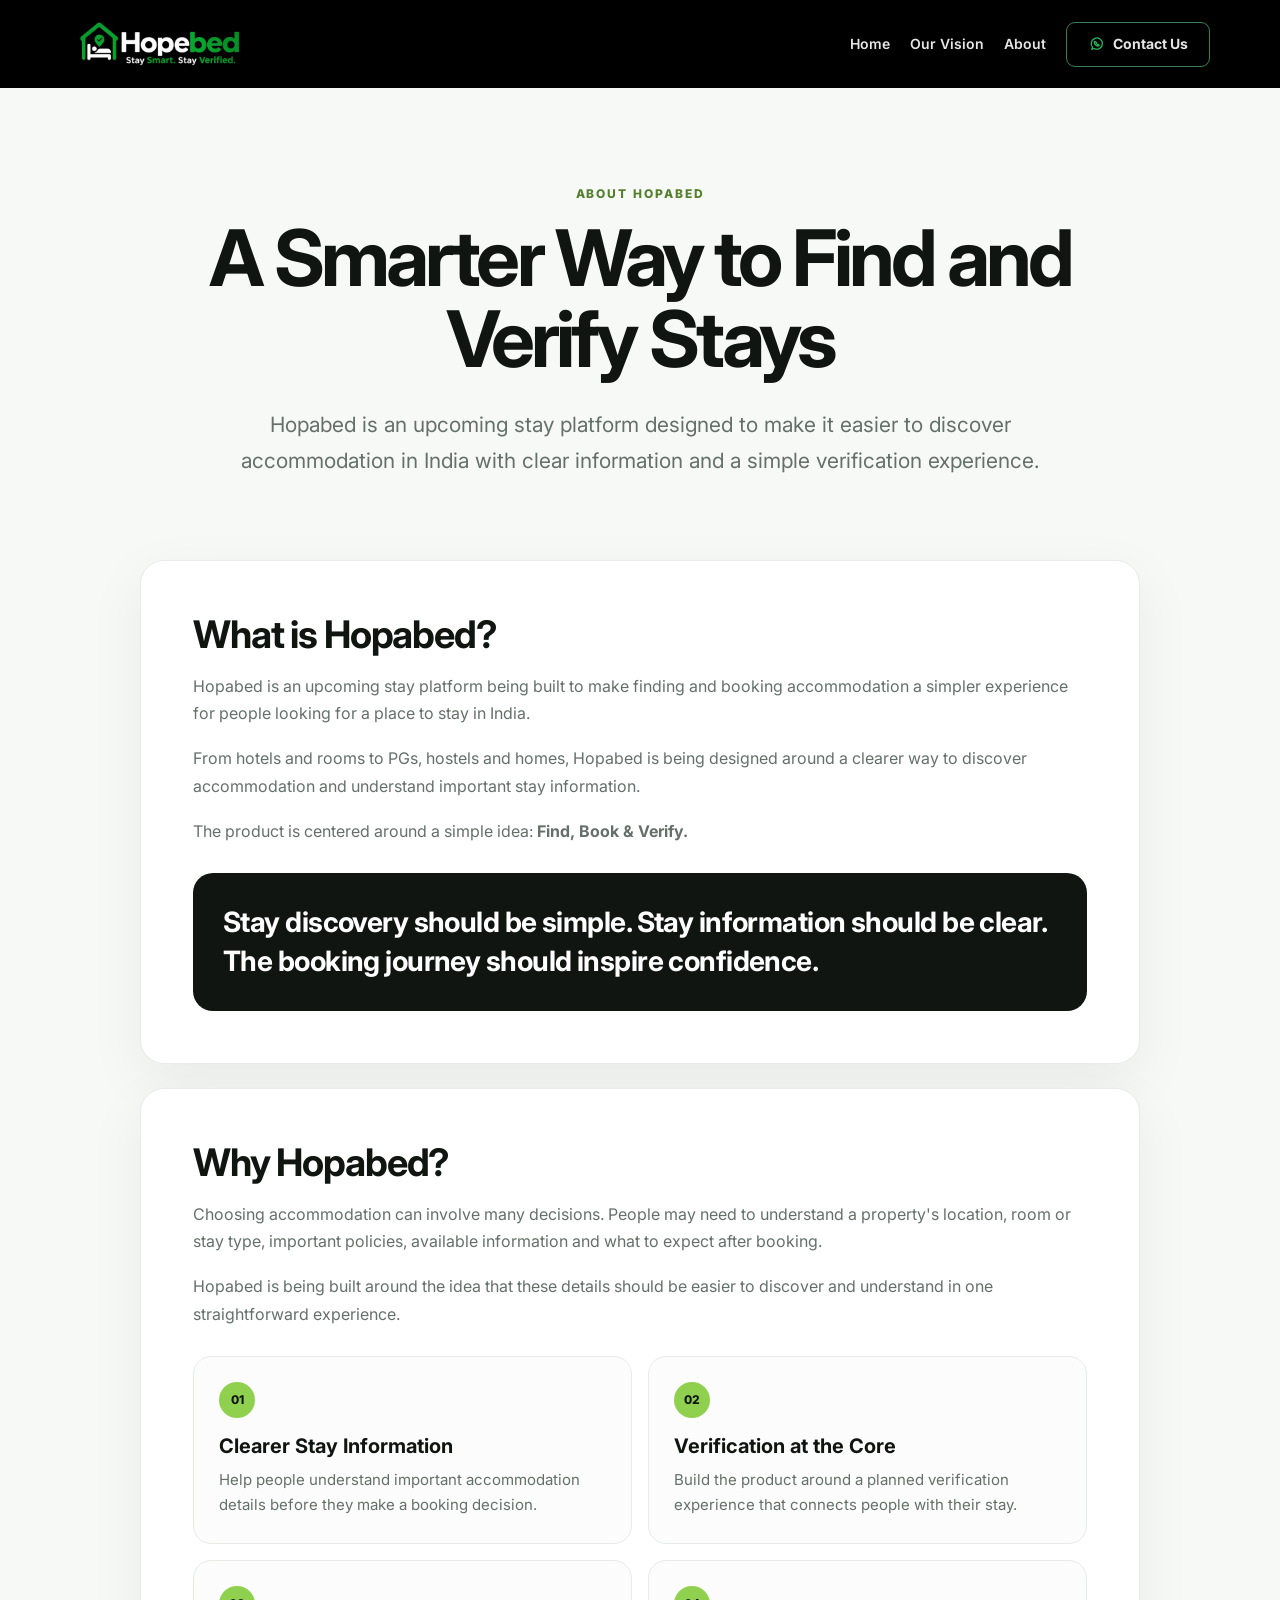
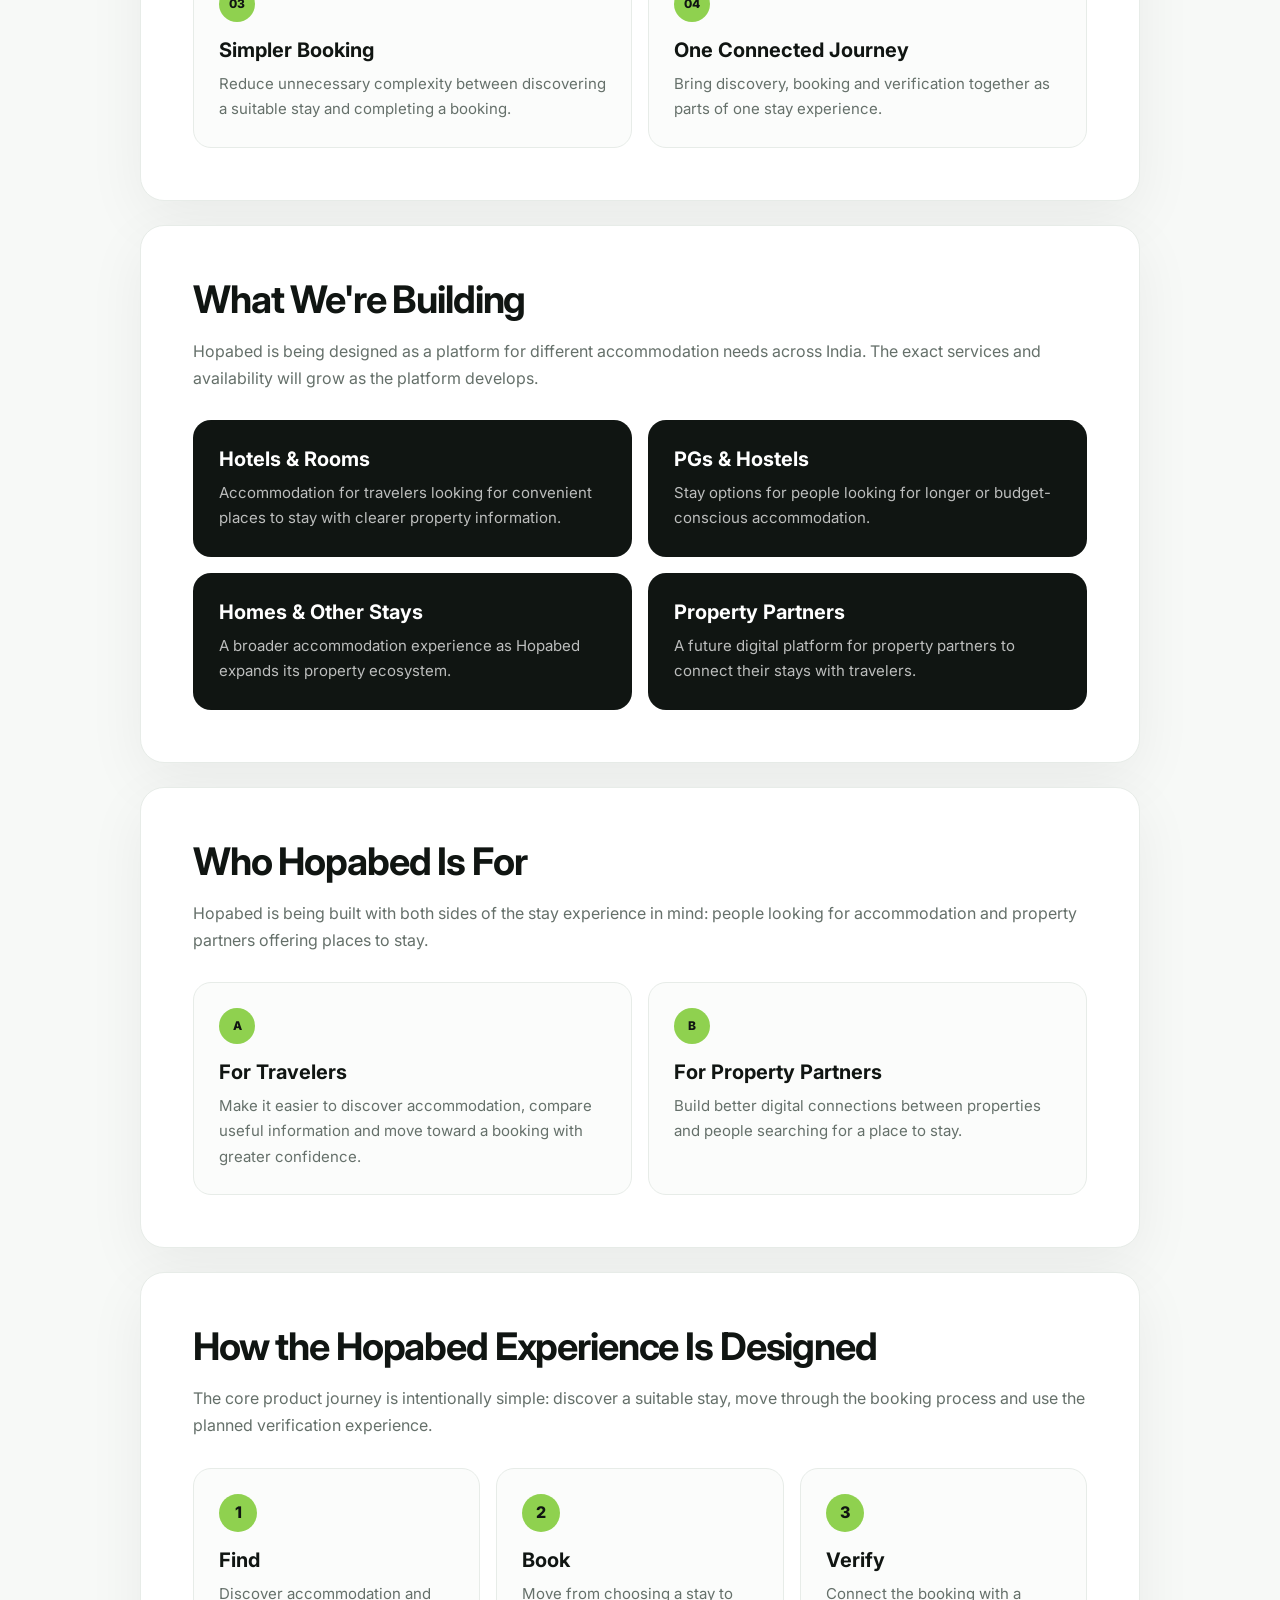
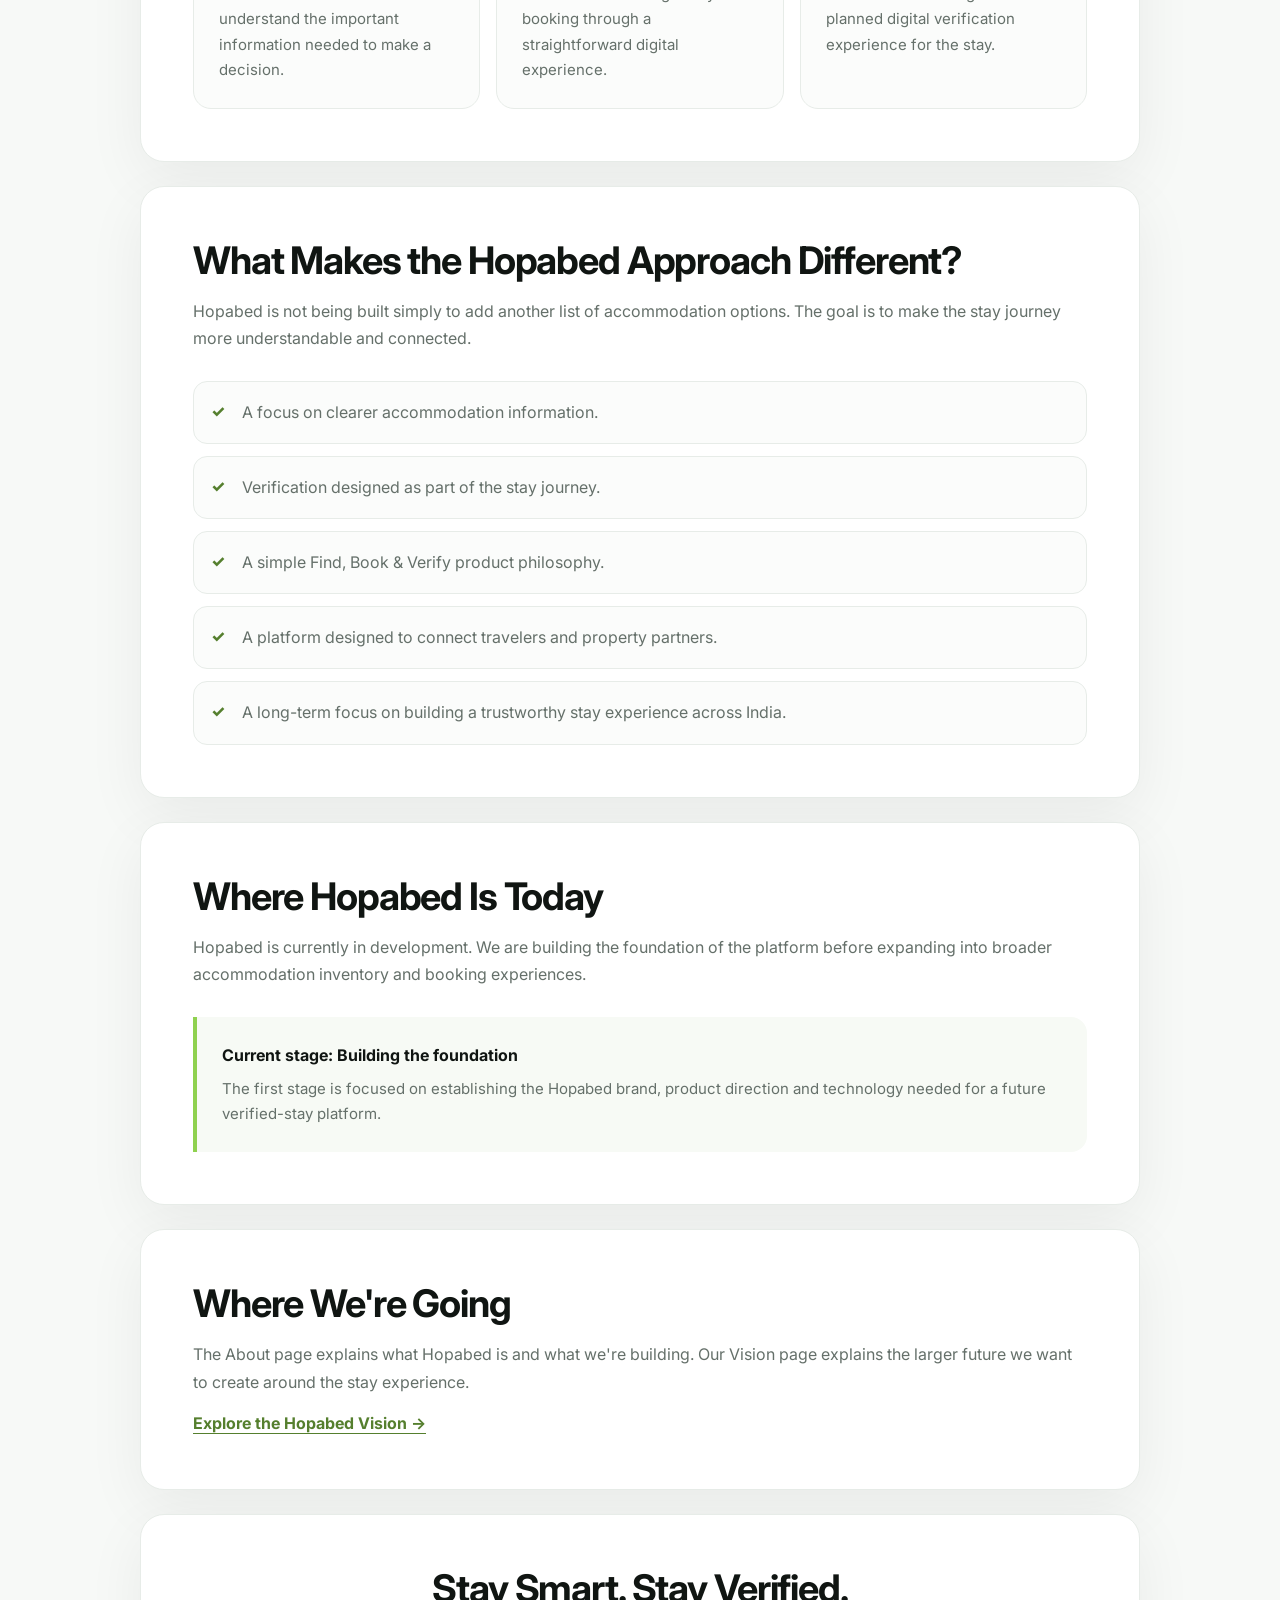
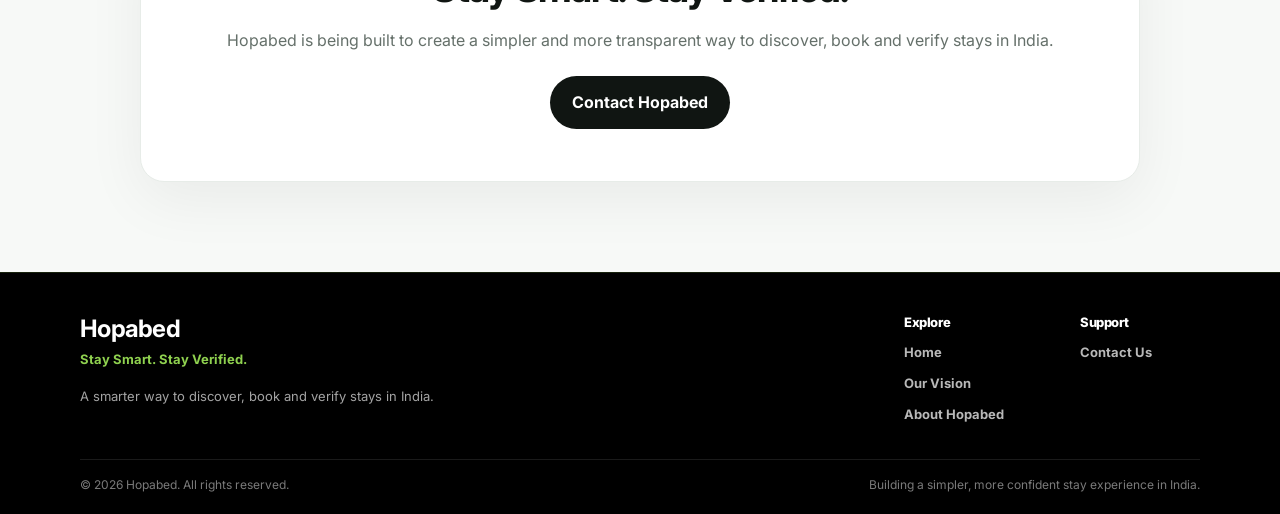
==== about.html @ 1012f662 "Update about.html" ====
<!DOCTYPE html>
<html lang="en-IN">
<head>
    <meta charset="UTF-8">
    <meta name="viewport" content="width=device-width, initial-scale=1.0">

    <title>About Hopabed | Verified Stays in India</title>

    <meta
        name="description"
        content="Learn about Hopabed, an upcoming stay platform designed to make it easier to discover, book and verify accommodation in India, including hotels, rooms, PGs, hostels and homes."
    >

    <meta name="robots" content="index, follow">
    <link rel="canonical" href="https://hopabed.in/about.html">

    <meta name="theme-color" content="#101512">

    <meta property="og:type" content="website">
    <meta property="og:url" content="https://hopabed.in/about.html">
    <meta property="og:title" content="About Hopabed | Verified Stays in India">
    <meta
        property="og:description"
        content="Discover what Hopabed is building and our approach to making stays easier to discover, book and verify."
    >
    <meta property="og:site_name" content="Hopabed">
    <meta
        property="og:image"
        content="https://hopabed.in/assets/Hopebed_logo.PNG"
    >

    <meta name="twitter:card" content="summary">
    <meta name="twitter:title" content="About Hopabed | Verified Stays in India">
    <meta
        name="twitter:description"
        content="Learn about Hopabed and our approach to a simpler stay-booking experience in India."
    >
    <meta
        name="twitter:image"
        content="https://hopabed.in/assets/Hopebed_logo.PNG"
    >

    <link rel="icon" type="image/png" href="./assets/favicon.PNG">

    <link rel="preconnect" href="https://fonts.googleapis.com">
    <link rel="preconnect" href="https://fonts.gstatic.com" crossorigin>

    <link
        href="https://fonts.googleapis.com/css2?family=Inter:wght@400;500;600;700;800&display=swap"
        rel="stylesheet"
    >

    <style>
        :root {
            --bg: #101512;
            --surface: #ffffff;
            --surface-soft: #f7f9f7;
            --text: #101512;
            --muted: #65706a;
            --green: #8fd14f;
            --green-dark: #557f2e;
            --border: #e7ece8;
        }

        * { box-sizing: border-box; }

        html { scroll-behavior: smooth; }

        body {
            margin: 0;
            font-family: "Inter", sans-serif;
            color: var(--text);
            background: var(--surface-soft);
            line-height: 1.7;
        }

        a { color: inherit; }

        :focus-visible {
            outline: 3px solid var(--green);
            outline-offset: 4px;
            border-radius: 6px;
        }

        @media (prefers-reduced-motion: reduce) {
            html { scroll-behavior: auto; }

            *,
            *::before,
            *::after {
                animation-duration: 0.01ms !important;
                animation-iteration-count: 1 !important;
                transition-duration: 0.01ms !important;
                scroll-behavior: auto !important;
            }
        }

        .skip-link {
            position: fixed;
            top: 12px;
            left: 12px;
            z-index: 1000;
            transform: translateY(-160%);
            padding: 10px 14px;
            border-radius: 8px;
            background: var(--green);
            color: var(--bg);
            font-weight: 800;
            text-decoration: none;
            box-shadow: 0 8px 24px rgba(0,0,0,.18);
        }

        .skip-link:focus {
            transform: translateY(0);
        }

            .site-header {

                width:100%;
                height:88px;
                background:var(--header);
                border-bottom:1px solid var(--header-border);
                
            }
        .header-container {
            width: min(100% - 140px, 1396px);
            min-height: 88px;
            margin: 0 auto;
            display: flex;
            align-items: center;
            justify-content: space-between;
            gap: 24px;
        }

        .brand {
            display: inline-flex;
            align-items: center;
            text-decoration: none;
        }

        .hopabed-logo {
            width: 100%;
            height: auto;
        }

        .site-nav {
            display: flex;
            align-items: center;
            gap: 20px;
        }

        .site-nav a {
            color: #fff;
            text-decoration: none;
            font-size: 14px;
            font-weight: 600;
            opacity: .9;
        }

        .site-nav a:hover,
        .site-nav a:focus-visible {
            opacity: 1;
            text-decoration: underline;
            text-underline-offset: 4px;
        }

        .contact-button {
            display: inline-flex;
            align-items: center;
            justify-content: center;
            gap: 8px;
            min-height: 45px;
            min-width: 144px;
            padding: 10px 18px;
            border: 1px solid #3f8f58;
            border-radius: 9px;
            background: transparent;
            color: #fff;
            text-decoration: none;
            font-size: 14px;
            font-weight: 700;
            line-height: 1;
            white-space: nowrap;
        }

        .contact-button:hover,
        .contact-button:focus-visible {
            background: rgba(63, 143, 88, .10);
            border-color: #56a86d;
            text-decoration: none;
        }

        .whatsapp-icon {
            display: inline-flex;
            align-items: center;
            justify-content: center;
            width: 16px;
            height: 16px;
            flex: 0 0 16px;
        }

        .whatsapp-icon svg {
            width: 16px;
            height: 16px;
            fill: none;
            stroke: #25d366;
            stroke-width: 1.8;
            stroke-linecap: round;
            stroke-linejoin: round;
        }

        .whatsapp-icon svg path + path {
            fill: none;
        }

        .about-hero {
            padding: 96px 20px 82px;
           /* background:
                radial-gradient(circle at 18% 20%, rgba(143,209,79,.18), transparent 28%),
                radial-gradient(circle at 82% 75%, rgba(143,209,79,.10), transparent 30%),
                var(--surface-soft); */
        }

        .about-hero-inner {
            width: min(960px, 100%);
            margin: 0 auto;
            text-align: center;
        }

        .eyebrow {
            margin: 0 0 14px;
            color: var(--green-dark);
            font-size: 12px;
            font-weight: 800;
            letter-spacing: .16em;
            text-transform: uppercase;
        }

        h1 {
            margin: 0;
            font-size: clamp(44px, 7vw, 78px);
            line-height: 1.03;
            letter-spacing: -.05em;
        }

        .hero-lead {
            max-width: 800px;
            margin: 28px auto 0;
            color: var(--muted);
            font-size: clamp(17px, 2vw, 21px);
        }

        .about-content {
            width: min(1000px, calc(100% - 40px));
            margin: 0 auto;
            padding: 0 0 90px;
        }

        .content-card {
            background: var(--surface);
            border: 1px solid var(--border);
            border-radius: 24px;
            padding: clamp(28px, 5vw, 52px);
            box-shadow: 0 18px 60px rgba(16,21,18,.06);
        }

        .content-card + .content-card { margin-top: 24px; }

        h2 {
            margin: 0 0 16px;
            font-size: clamp(28px, 4vw, 38px);
            line-height: 1.15;
            letter-spacing: -.03em;
        }

        h3 {
            margin: 0 0 8px;
            font-size: 20px;
            line-height: 1.3;
        }

        p {
            margin: 0;
            color: var(--muted);
        }

        .content-card p + p { margin-top: 18px; }

        .intro-highlight {
            margin-top: 28px;
            padding: 30px;
            border-radius: 20px;
            background: var(--bg);
            color: #fff;
        }

        .intro-highlight p {
            color: #fff;
            font-size: clamp(20px, 3vw, 28px);
            font-weight: 700;
            line-height: 1.4;
            letter-spacing: -.02em;
        }

        .feature-grid {
            display: grid;
            grid-template-columns: repeat(2, minmax(0, 1fr));
            gap: 16px;
            margin-top: 28px;
        }

        .feature-card {
            padding: 25px;
            border: 1px solid var(--border);
            border-radius: 18px;
            background: #fbfcfb;
        }

        .feature-number {
            display: inline-flex;
            width: 36px;
            height: 36px;
            align-items: center;
            justify-content: center;
            margin-bottom: 15px;
            border-radius: 50%;
            background: var(--green);
            color: var(--bg);
            font-size: 12px;
            font-weight: 800;
        }

        .feature-card p { font-size: 15px; }

        .audience-grid {
            display: grid;
            grid-template-columns: repeat(2, minmax(0, 1fr));
            gap: 16px;
            margin-top: 28px;
        }

        .audience-card {
            padding: 26px;
            border-radius: 18px;
            background: var(--bg);
            color: #fff;
        }

        .audience-card h3 { color: #fff; }

        .audience-card p {
            color: rgba(255,255,255,.72);
            font-size: 15px;
        }

        .journey {
            display: grid;
            grid-template-columns: repeat(3, minmax(0, 1fr));
            gap: 16px;
            margin-top: 28px;
        }

        .step {
            padding: 25px;
            border: 1px solid var(--border);
            border-radius: 18px;
            background: #fbfcfb;
        }

        .step-number {
            display: inline-flex;
            width: 38px;
            height: 38px;
            align-items: center;
            justify-content: center;
            margin-bottom: 15px;
            border-radius: 50%;
            background: var(--green);
            color: var(--bg);
            font-weight: 800;
        }

        .step p { font-size: 15px; }

        .difference-list {
            display: grid;
            gap: 12px;
            margin: 28px 0 0;
            padding: 0;
            list-style: none;
        }

        .difference-list li {
            position: relative;
            padding: 17px 18px 17px 48px;
            border: 1px solid var(--border);
            border-radius: 14px;
            background: #fbfcfb;
            color: var(--muted);
        }

        .difference-list li::before {
            content: "✓";
            position: absolute;
            left: 17px;
            top: 16px;
            color: var(--green-dark);
            font-weight: 800;
        }

        .status-box {
            margin-top: 28px;
            padding: 25px;
            border-left: 4px solid var(--green);
            border-radius: 0 16px 16px 0;
            background: #f7faf5;
        }

        .status-box strong {
            display: block;
            margin-bottom: 7px;
            color: var(--text);
        }

        .status-box p { font-size: 15px; }

        .cta {
            text-align: center;
        }

        .cta a {
            display: inline-flex;
            margin-top: 22px;
            padding: 13px 22px;
            border-radius: 999px;
            background: var(--bg);
            color: #fff;
            text-decoration: none;
            font-weight: 700;
        }

        .cta a:hover,
        .cta a:focus-visible {
            background: var(--green-dark);
        }

        .secondary-link {
            display: inline-flex;
            margin-top: 14px;
            color: var(--green-dark);
            font-weight: 700;
            text-decoration: underline;
            text-underline-offset: 4px;
        }

        .footer {
            background: #000;
            color: #fff;
            border-top: 1px solid rgba(143,209,79,.16);
        }

        .footer-container {
            width: min(1120px, calc(100% - 40px));
            margin: 0 auto;
            padding: 42px 0 34px;
            display: flex;
            align-items: flex-start;
            justify-content: space-between;
            gap: 60px;
        }

        .footer-brand {
            display: flex;
            flex-direction: column;
            gap: 4px;
            max-width: 430px;
        }

        .footer-brand strong {
            color: #fff;
            font-size: 24px;
            line-height: 1.2;
            letter-spacing: -.03em;
        }

        .footer-brand span {
            color: var(--green);
            font-size: 13px;
            font-weight: 700;
        }

        .footer-brand p {
            margin: 12px 0 0;
            color: rgba(255,255,255,.64);
            font-size: 13px;
            line-height: 1.6;
        }

        .footer-links {
            display: flex;
            gap: 56px;
        }

        .footer-links > div {
            display: flex;
            flex-direction: column;
            gap: 9px;
            min-width: 120px;
        }

        .footer-links h2 {
            margin: 0 0 2px;
            color: #fff;
            font-size: 13px;
            font-weight: 800;
        }

        .footer-contact {
            color: rgba(255,255,255,.72);
            font-size: 13px;
            font-weight: 700;
            text-decoration: none;
        }

        .footer-contact:hover,
        .footer-contact:focus-visible {
            color: var(--green);
            text-decoration: underline;
            text-underline-offset: 4px;
        }

        .footer-bottom {
            width: min(1120px, calc(100% - 40px));
            margin: 0 auto;
            padding: 16px 0 20px;
            border-top: 1px solid rgba(255,255,255,.10);
            display: flex;
            justify-content: space-between;
            gap: 20px;
        }

        .footer-bottom p {
            margin: 0;
            color: rgba(255,255,255,.48);
            font-size: 12px;
            line-height: 1.5;
        }

        @media (max-width: 760px) {
            .header-container {
                width: min(100% - 28px, 1120px);
                min-height: 72px;
            }

            .hopabed-logo {
                width: 145px;
            }

            .site-nav { gap: 12px; }

            .site-nav a:not(.contact-button) { display: none; }

            .about-hero { padding: 66px 16px 54px; }

            .about-content {
                width: min(100% - 28px, 1000px);
                padding-bottom: 60px;
            }

            .feature-grid,
            .audience-grid,
            .journey {
                grid-template-columns: 1fr;
            }

            .intro-highlight { padding: 25px; }

            .footer-container {
                width: min(100% - 28px, 1120px);
                flex-direction: column;
                align-items: flex-start;
                gap: 28px;
                padding: 36px 0 28px;
            }

            .footer-bottom {
                width: min(100% - 28px, 1120px);
                flex-direction: column;
                gap: 6px;
            }
        }
    

        /* Shared Hopabed navbar — matches the homepage */
        .site-header {
            background: #000;
            color: #fff;
            border-bottom: 1px solid rgba(255,255,255,.08);
        }

        .header-container {
            width: min(100% - 140px, 1396px);
            min-height: 88px;
            margin: 0 auto;
            display: flex;
            align-items: center;
            justify-content: space-between;
            gap: 24px;
        }

        .brand {
            display: inline-flex;
            align-items: center;
            text-decoration: none;
            flex-shrink: 0;
        }

        .hopabed-logo {
            display: block;
            width: 240px;
            height: auto;
        }

        .site-nav {
            display: flex;
            align-items: center;
            gap: 20px;
        }

        .site-nav > a:not(.contact-button) {
            color: #fff;
            text-decoration: none;
            font-size: 14px;
            font-weight: 600;
            opacity: .9;
        }

        .site-nav > a:not(.contact-button):hover,
        .site-nav > a:not(.contact-button):focus-visible {
            opacity: 1;
            text-decoration: underline;
            text-underline-offset: 4px;
        }

        .contact-button {
            display: inline-flex;
            align-items: center;
            justify-content: center;
            gap: 8px;
            width: 144px;
            min-width: 144px;
            height: 45px;
            padding: 0 18px;
            border: 1px solid #3f8f58;
            border-radius: 9px;
            background: transparent;
            color: #fff;
            text-decoration: none;
            font-size: 14px;
            font-weight: 700;
            line-height: 1;
            white-space: nowrap;
            box-sizing: border-box;
        }

        .contact-button:hover,
        .contact-button:focus-visible {
            background: rgba(63, 143, 88, .10);
            border-color: #56a86d;
            text-decoration: none;
        }

        .whatsapp-icon {
            display: inline-flex;
            align-items: center;
            justify-content: center;
            width: 16px;
            height: 16px;
            flex: 0 0 16px;
        }

        .whatsapp-icon svg {
            width: 16px;
            height: 16px;
            fill: none;
            stroke: #25d366;
            stroke-width: 1.8;
            stroke-linecap: round;
            stroke-linejoin: round;
        }

        @media (max-width: 900px) {
            .header-container {
                width: min(100% - 32px, 1120px);
            }
        }

        @media (max-width: 768px) {
            .header-container {
                min-height: 72px;
            }

            .hopabed-logo {
                width: 165px;
            }

            .site-nav > a:not(.contact-button) {
                display: none;
            }

            .site-nav {
                gap: 0;
            }
        }

        @media (max-width: 520px) {
            .header-container {
                width: min(100% - 24px, 1120px);
            }

            .hopabed-logo {
                width: 150px;
            }

            .contact-button {
                width: 136px;
                min-width: 136px;
                height: 42px;
                font-size: 13px;
            }
        }

        /* FINAL NAVBAR SYNC — keep About identical to Home */
    .site-header {
    width: 100% !important;
    background: #000000 !important;
    background-color: #000000 !important;
    color: #ffffff !important;
    border: none !important;
    border-bottom: none !important;
    box-shadow: none !important;
}

        .site-header .header-container {
            width: min(100% - 140px, 1396px) !important;
            min-height: 88px !important;
            height: 88px !important;
            margin: 0 auto !important;
            display: flex !important;
            align-items: center !important;
            justify-content: space-between !important;
            gap: 24px !important;
        }

        .site-header .brand {
            display: inline-flex !important;
            align-items: center !important;
            flex-shrink: 0 !important;
            text-decoration: none !important;
        }

        .site-header .hopabed-logo {
            display: block !important;
            width: 240px !important;
            height: auto !important;
            max-width: none !important;
        }

        .site-header .site-nav {
            display: flex !important;
            align-items: center !important;
            gap: 20px !important;
            margin: 0 !important;
        }

        .site-header .site-nav > a:not(.contact-button) {
            color: #fff !important;
            font-size: 14px !important;
            font-weight: 600 !important;
            line-height: 1 !important;
            opacity: .9 !important;
            text-decoration: none !important;
            white-space: nowrap !important;
        }

        .site-header .contact-button {
            display: inline-flex !important;
            align-items: center !important;
            justify-content: center !important;
            gap: 8px !important;
            width: 144px !important;
            min-width: 144px !important;
            height: 45px !important;
            min-height: 45px !important;
            padding: 0 18px !important;
            border: 1px solid #3f8f58 !important;
            border-radius: 9px !important;
            background: transparent !important;
            font-size: 14px !important;
            font-weight: 700 !important;
            line-height: 1 !important;
            box-sizing: border-box !important;
        }

        @media (max-width: 768px) {
            .site-header .header-container {
                width: min(100% - 32px, 1120px) !important;
                min-height: 72px !important;
                height: 72px !important;
            }

            .site-header .hopabed-logo {
                width: 165px !important;
            }

            .site-header .site-nav > a:not(.contact-button) {
                display: none !important;
            }

            .site-header .site-nav {
                gap: 0 !important;
            }
        }

        @media (max-width: 520px) {
            .site-header .header-container {
                width: min(100% - 24px, 1120px) !important;
            }

            .site-header .hopabed-logo {
                width: 150px !important;
            }

            .site-header .contact-button {
                width: 136px !important;
                min-width: 136px !important;
                height: 42px !important;
                min-height: 42px !important;
                font-size: 13px !important;
            }
        }

</style>

    <script type="application/ld+json">
    {
        "@context": "https://schema.org",
        "@type": "Organization",
        "name": "Hopabed",
        "url": "https://hopabed.in/",
        "logo": "https://hopabed.in/assets/hopabed%20logo.png",
        "description": "Hopabed is building a smarter way to find, book and verify stays in India."
    }
    </script>

    <script type="application/ld+json">
    {
        "@context": "https://schema.org",
        "@type": "AboutPage",
        "name": "About Hopabed",
        "url": "https://hopabed.in/about.html",
        "description": "Learn about Hopabed and its approach to a simpler stay-booking experience in India.",
        "isPartOf": {
            "@type": "WebSite",
            "name": "Hopabed",
            "url": "https://hopabed.in/"
        },
        "about": {
            "@type": "Organization",
            "name": "Hopabed",
            "url": "https://hopabed.in/"
        }
    }
    </script>
</head>

<body>

<a class="skip-link" href="#main-content">Skip to main content</a>

<!-- =========================================
     HEADER
========================================= -->

<header class="site-header">

    <div class="header-container">

        <!-- Hopebed Logo -->

        <a
            class="brand"
            href="index.html"
            aria-label="Hopebed Home"
        >

            <img
                class="hopebed-logo"
                src="./assets/Hopebed_logo.PNG"
                alt="Hopebed — Stay Smart. Stay Verified."
                width="180"
                height="auto"
            >

        </a>


        <!-- Main navigation -->

        <nav class="site-nav" aria-label="Main navigation">

            <a href="index.html" aria-current="page">Home</a>

            <a href="./vision.html">Our Vision</a>

            <a href="about.html">About</a>

            <a
                class="contact-button"
                href="contact.html"
                aria-label="Contact Hopebed"
            >

                <span
                    class="whatsapp-icon"
                    aria-hidden="true"
                >

                    <svg
                        viewBox="0 0 24 24"
                        aria-hidden="true"
                    >

                        <path
                            d="M20 11.5a8.3 8.3 0 0 1-12.4 7.2L4 20l1.3-3.4A8.3 8.3 0 1 1 20 11.5Z"
                        ></path>

                        <path
                            d="M9 8.8c.2-.3.5-.4.8-.2l1.2.7c.3.2.4.5.2.8l-.5.7c.5 1 1.2 1.7 2.2 2.2l.7-.5c.3-.2.6-.1.8.2l.7 1.2c.2.3.1.6-.2.8-.5.4-1.1.6-1.7.5-2.2-.5-4.8-3.1-5.3-5.3-.1-.6.1-1.2.5-1.7Z"
                        ></path>

                    </svg>

                </span>

                Contact Us

            </a>

        </nav>

    </div>

</header>

<main id="main-content" tabindex="-1">

    <section class="about-hero">
        <div class="about-hero-inner">

            <p class="eyebrow">ABOUT HOPABED</p>

            <h1>
                A Smarter Way to Find and Verify Stays
            </h1>

            <p class="hero-lead">
                Hopabed is an upcoming stay platform designed to make it
                easier to discover accommodation in India with clear
                information and a simple verification experience.
            </p>

        </div>
    </section>

    <section class="about-content">

        <article class="content-card">

            <h2>What is Hopabed?</h2>

            <p>
                Hopabed is an upcoming stay platform being built to make
                finding and booking accommodation a simpler experience
                for people looking for a place to stay in India.
            </p>

            <p>
                From hotels and rooms to PGs, hostels and homes, Hopabed
                is being designed around a clearer way to discover
                accommodation and understand important stay information.
            </p>

            <p>
                The product is centered around a simple idea:
                <strong>Find, Book &amp; Verify.</strong>
            </p>

            <div class="intro-highlight">
                <p>
                    Stay discovery should be simple.
                    Stay information should be clear.
                    The booking journey should inspire confidence.
                </p>
            </div>

        </article>

        <article class="content-card">

            <h2>Why Hopabed?</h2>

            <p>
                Choosing accommodation can involve many decisions.
                People may need to understand a property's location,
                room or stay type, important policies, available
                information and what to expect after booking.
            </p>

            <p>
                Hopabed is being built around the idea that these details
                should be easier to discover and understand in one
                straightforward experience.
            </p>

            <div class="feature-grid">

                <div class="feature-card">
                    <span class="feature-number">01</span>
                    <h3>Clearer Stay Information</h3>
                    <p>
                        Help people understand important accommodation
                        details before they make a booking decision.
                    </p>
                </div>

                <div class="feature-card">
                    <span class="feature-number">02</span>
                    <h3>Verification at the Core</h3>
                    <p>
                        Build the product around a planned verification
                        experience that connects people with their stay.
                    </p>
                </div>

                <div class="feature-card">
                    <span class="feature-number">03</span>
                    <h3>Simpler Booking</h3>
                    <p>
                        Reduce unnecessary complexity between discovering
                        a suitable stay and completing a booking.
                    </p>
                </div>

                <div class="feature-card">
                    <span class="feature-number">04</span>
                    <h3>One Connected Journey</h3>
                    <p>
                        Bring discovery, booking and verification together
                        as parts of one stay experience.
                    </p>
                </div>

            </div>

        </article>

        <article class="content-card">

            <h2>What We're Building</h2>

            <p>
                Hopabed is being designed as a platform for different
                accommodation needs across India. The exact services and
                availability will grow as the platform develops.
            </p>

            <div class="audience-grid">

                <div class="audience-card">
                    <h3>Hotels &amp; Rooms</h3>
                    <p>
                        Accommodation for travelers looking for convenient
                        places to stay with clearer property information.
                    </p>
                </div>

                <div class="audience-card">
                    <h3>PGs &amp; Hostels</h3>
                    <p>
                        Stay options for people looking for longer or
                        budget-conscious accommodation.
                    </p>
                </div>

                <div class="audience-card">
                    <h3>Homes &amp; Other Stays</h3>
                    <p>
                        A broader accommodation experience as Hopabed
                        expands its property ecosystem.
                    </p>
                </div>

                <div class="audience-card">
                    <h3>Property Partners</h3>
                    <p>
                        A future digital platform for property partners
                        to connect their stays with travelers.
                    </p>
                </div>

            </div>

        </article>

        <article class="content-card">

            <h2>Who Hopabed Is For</h2>

            <p>
                Hopabed is being built with both sides of the stay
                experience in mind: people looking for accommodation and
                property partners offering places to stay.
            </p>

            <div class="feature-grid">

                <div class="feature-card">
                    <span class="feature-number">A</span>
                    <h3>For Travelers</h3>
                    <p>
                        Make it easier to discover accommodation, compare
                        useful information and move toward a booking with
                        greater confidence.
                    </p>
                </div>

                <div class="feature-card">
                    <span class="feature-number">B</span>
                    <h3>For Property Partners</h3>
                    <p>
                        Build better digital connections between properties
                        and people searching for a place to stay.
                    </p>
                </div>

            </div>

        </article>

        <article class="content-card">

            <h2>How the Hopabed Experience Is Designed</h2>

            <p>
                The core product journey is intentionally simple:
                discover a suitable stay, move through the booking process
                and use the planned verification experience.
            </p>

            <div class="journey">

                <div class="step">
                    <span class="step-number">1</span>
                    <h3>Find</h3>
                    <p>
                        Discover accommodation and understand the important
                        information needed to make a decision.
                    </p>
                </div>

                <div class="step">
                    <span class="step-number">2</span>
                    <h3>Book</h3>
                    <p>
                        Move from choosing a stay to booking through a
                        straightforward digital experience.
                    </p>
                </div>

                <div class="step">
                    <span class="step-number">3</span>
                    <h3>Verify</h3>
                    <p>
                        Connect the booking with a planned digital
                        verification experience for the stay.
                    </p>
                </div>

            </div>

        </article>

        <article class="content-card">

            <h2>What Makes the Hopabed Approach Different?</h2>

            <p>
                Hopabed is not being built simply to add another list of
                accommodation options. The goal is to make the stay journey
                more understandable and connected.
            </p>

            <ul class="difference-list">

                <li>
                    A focus on clearer accommodation information.
                </li>

                <li>
                    Verification designed as part of the stay journey.
                </li>

                <li>
                    A simple Find, Book &amp; Verify product philosophy.
                </li>

                <li>
                    A platform designed to connect travelers and property
                    partners.
                </li>

                <li>
                    A long-term focus on building a trustworthy stay
                    experience across India.
                </li>

            </ul>

        </article>

        <article class="content-card">

            <h2>Where Hopabed Is Today</h2>

            <p>
                Hopabed is currently in development. We are building the
                foundation of the platform before expanding into broader
                accommodation inventory and booking experiences.
            </p>

            <div class="status-box">
                <strong>Current stage: Building the foundation</strong>

                <p>
                    The first stage is focused on establishing the Hopabed
                    brand, product direction and technology needed for a
                    future verified-stay platform.
                </p>
            </div>

        </article>

        <article class="content-card">

            <h2>Where We're Going</h2>

            <p>
                The About page explains what Hopabed is and what we're
                building. Our Vision page explains the larger future we
                want to create around the stay experience.
            </p>

            <a class="secondary-link" href="vision.html">
                Explore the Hopabed Vision →
            </a>

        </article>

        <article class="content-card cta">

            <h2>Stay Smart. Stay Verified.</h2>

            <p>
                Hopabed is being built to create a simpler and more
                transparent way to discover, book and verify stays in India.
            </p>

            <a href="contact.html">Contact Hopabed</a>

        </article>

    </section>

</main>

<footer class="footer">
    <div class="footer-container">

        <div class="footer-brand">
            <strong>Hopabed</strong>
            <span>Stay Smart. Stay Verified.</span>
            <p>A smarter way to discover, book and verify stays in India.</p>
        </div>

        <div class="footer-links" aria-label="Footer links">
            <div>
                
                <h2>Explore</h2>
                <a class="footer-contact" href="index.html">Home</a>
                <a class="footer-contact" href="vision.html">Our Vision</a>
                  <a class="footer-contact" href="about.html">About Hopabed</a>
                
            </div>

            <div>
                <h2>Support</h2>
                <a class="footer-contact" href="contact.html">Contact Us</a>
            </div>
        </div>

    </div>

    <div class="footer-bottom">
        <p>© 2026 Hopabed. All rights reserved.</p>
        <p>Building a simpler, more confident stay experience in India.</p>
    </div>
</footer>

</body>
</html>
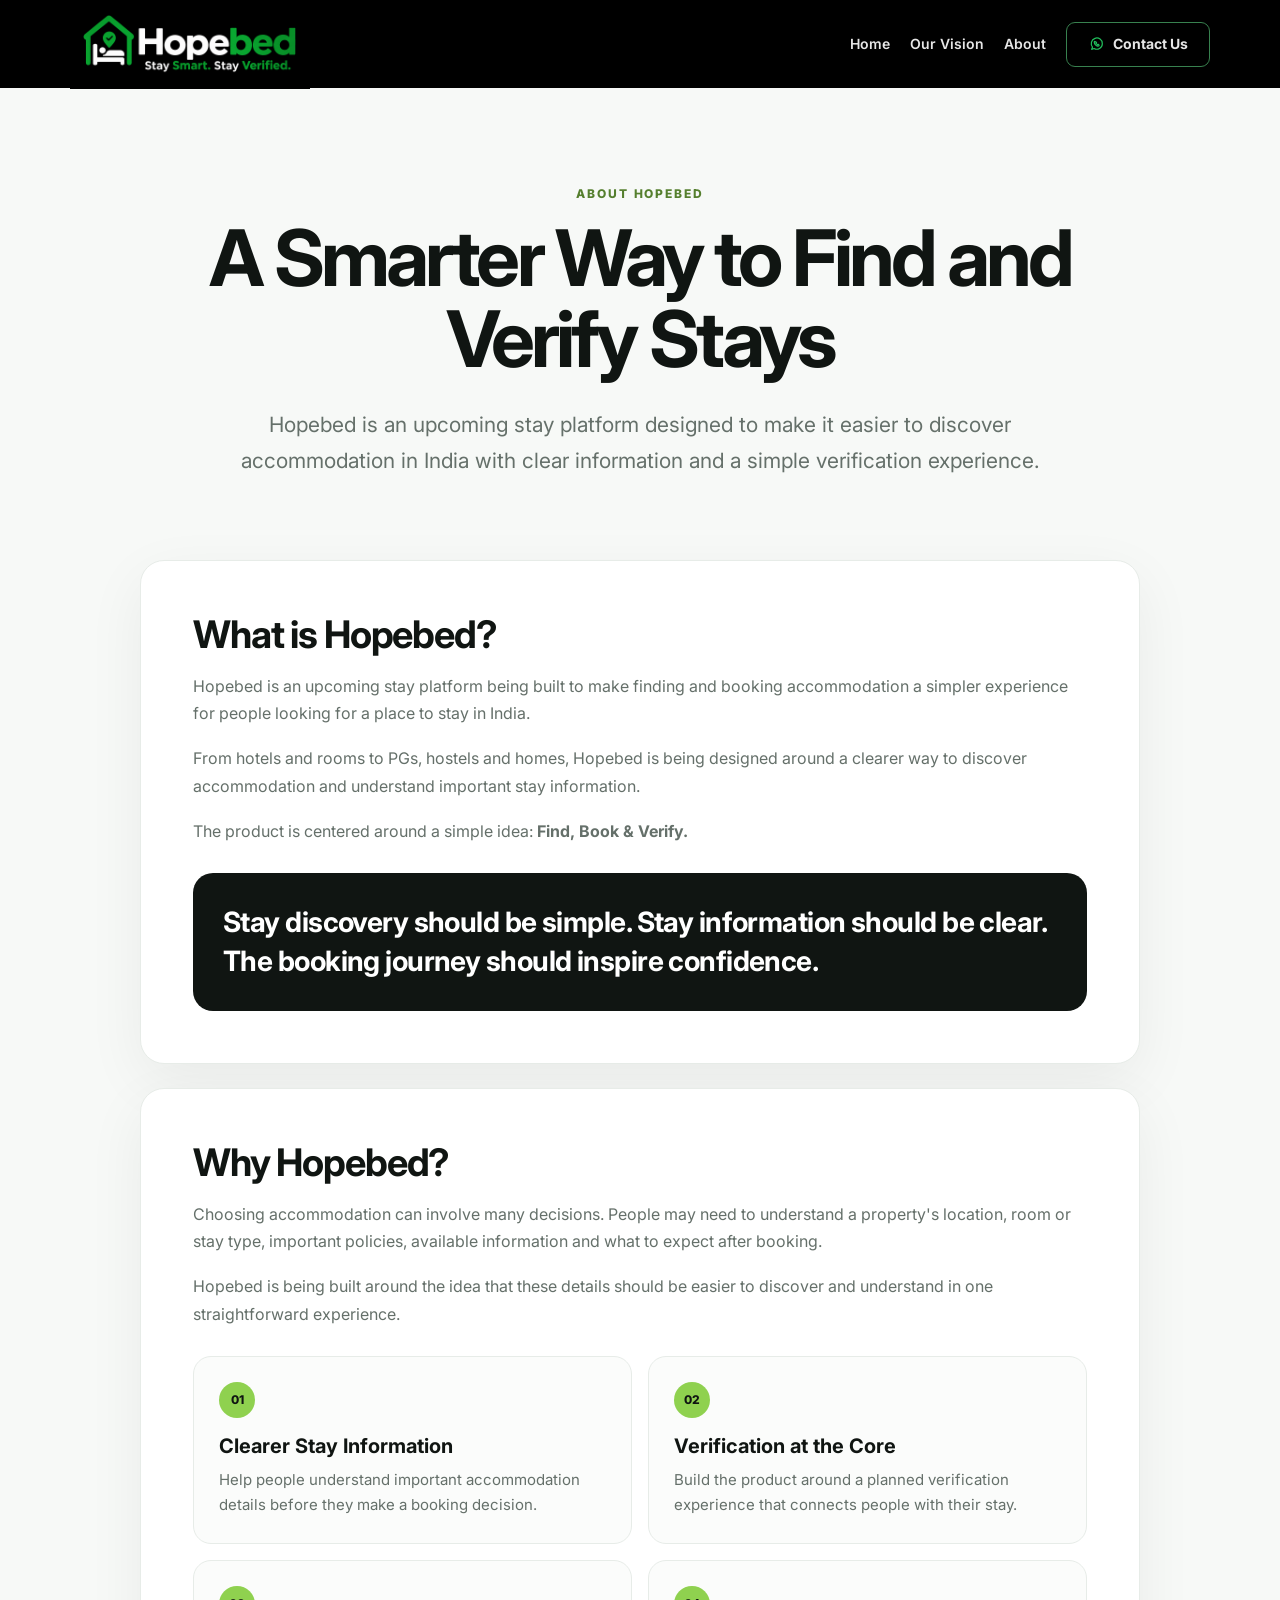
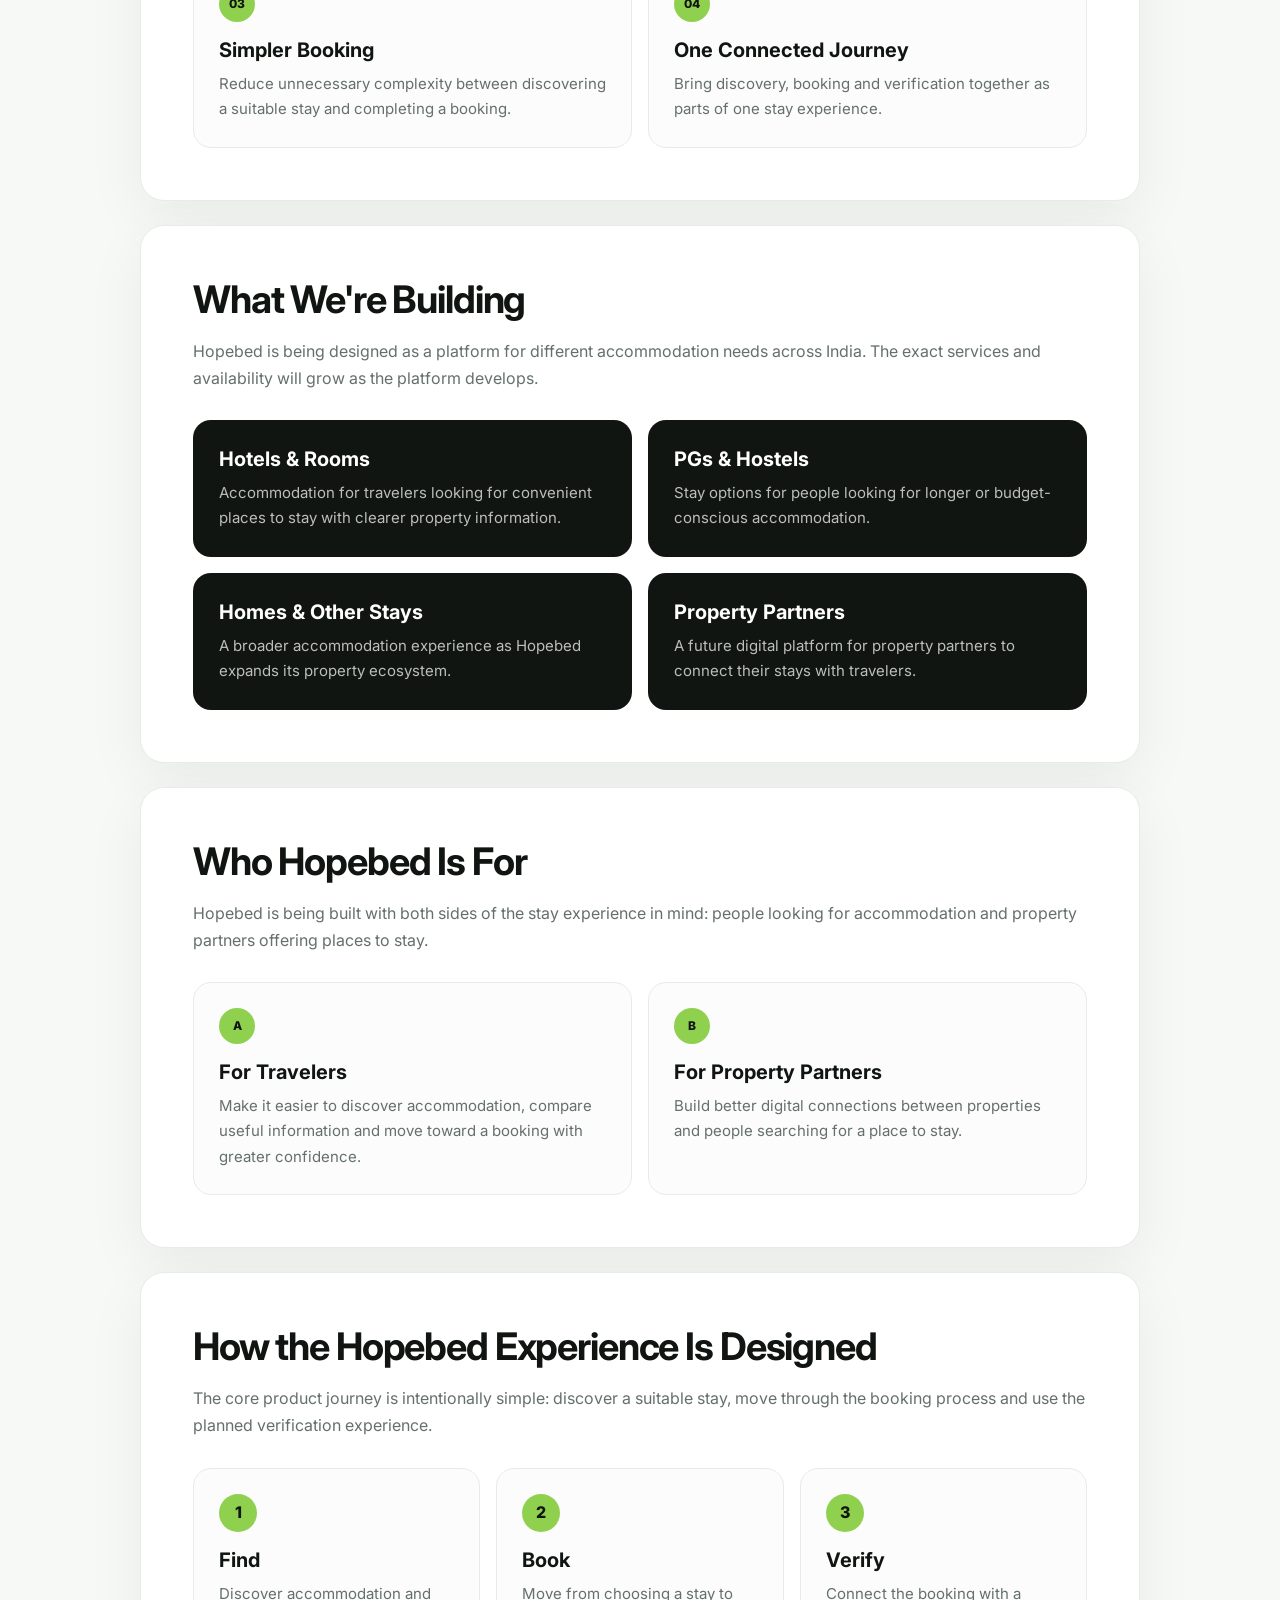
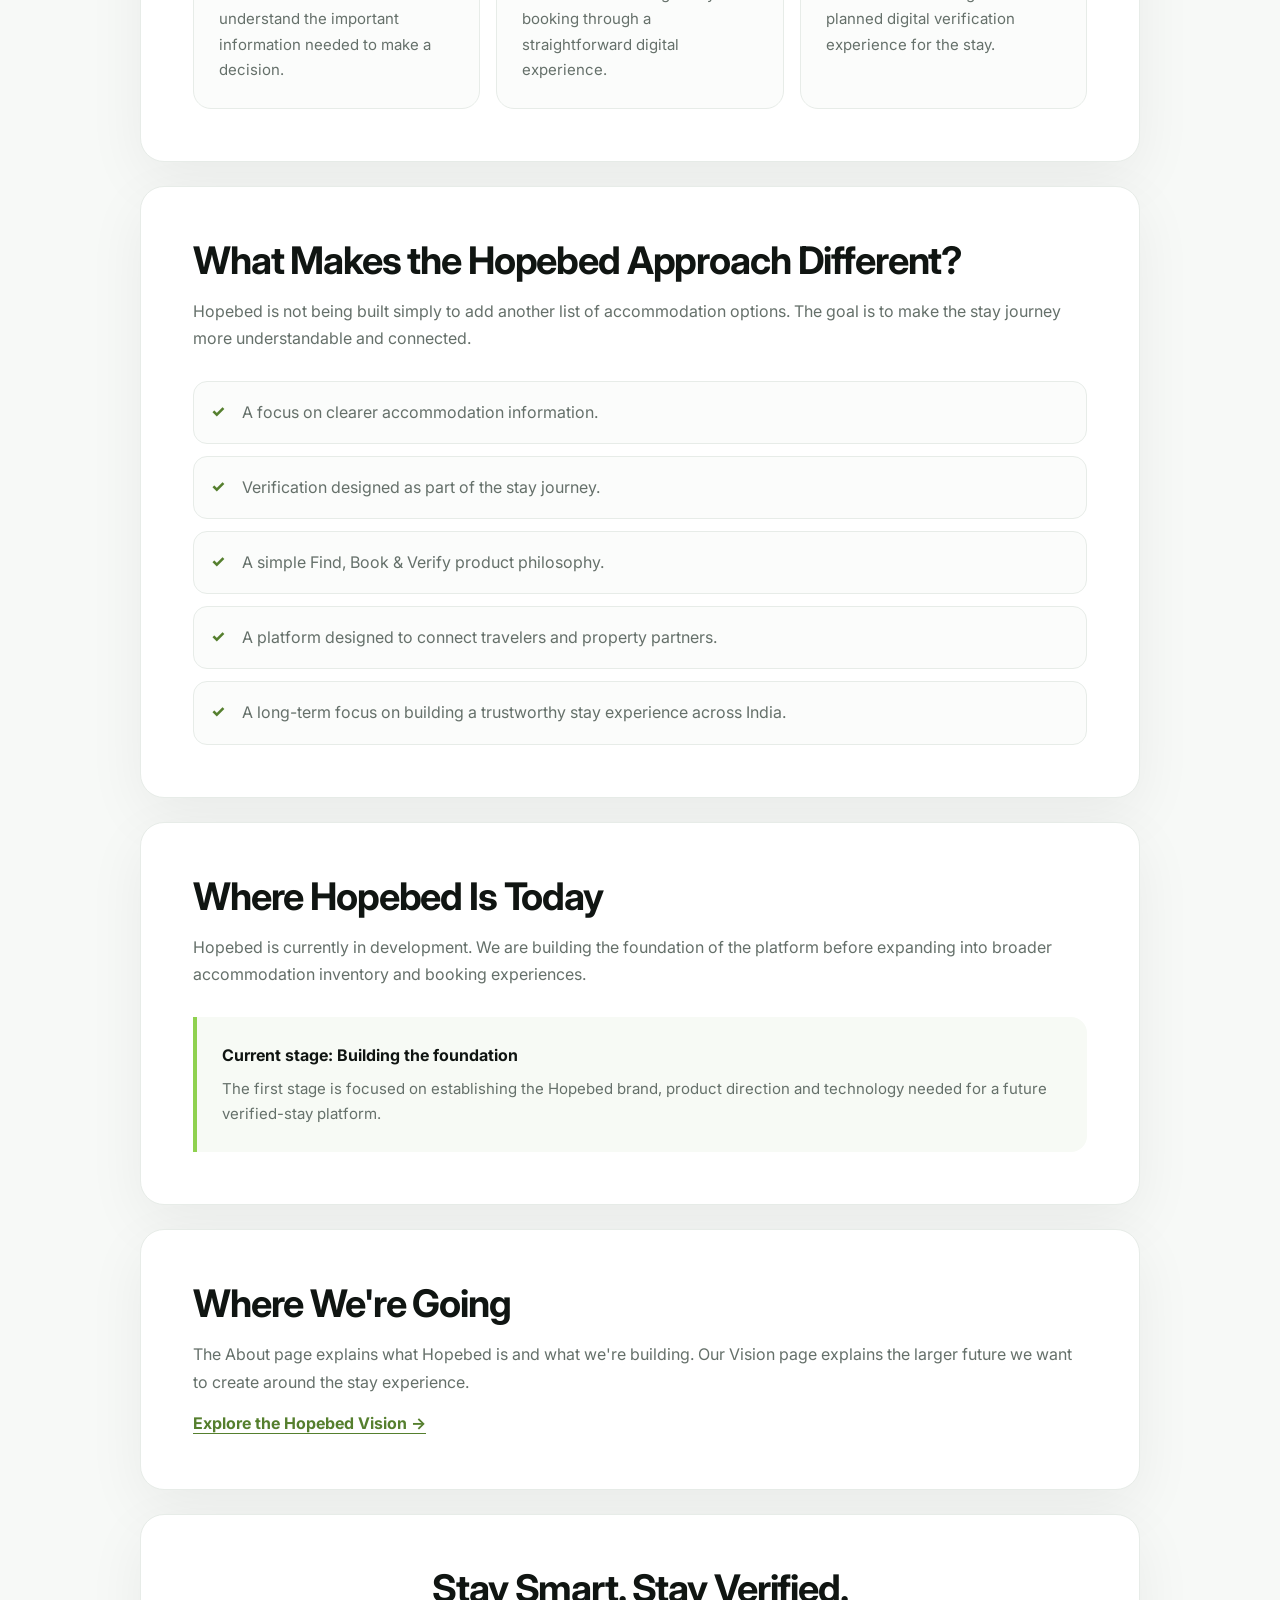
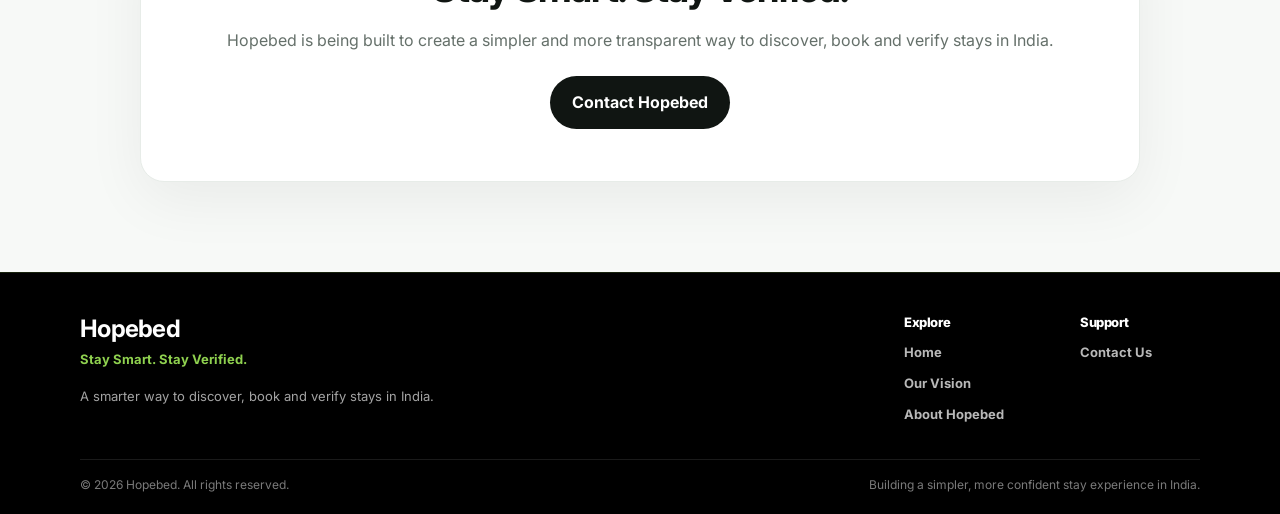
==== commit 8331b22d: "Update about.html" ====
--- a/about.html
+++ b/about.html
@@ -4,40 +4,40 @@
     <meta charset="UTF-8">
     <meta name="viewport" content="width=device-width, initial-scale=1.0">
 
-    <title>About Hopabed | Verified Stays in India</title>
+    <title>About Hopebed | Verified Stays in India</title>
 
     <meta
         name="description"
-        content="Learn about Hopabed, an upcoming stay platform designed to make it easier to discover, book and verify accommodation in India, including hotels, rooms, PGs, hostels and homes."
+        content="Learn about Hopebed, an upcoming stay platform designed to make it easier to discover, book and verify accommodation in India, including hotels, rooms, PGs, hostels and homes."
     >
 
     <meta name="robots" content="index, follow">
-    <link rel="canonical" href="https://hopabed.in/about.html">
+    <link rel="canonical" href="https://hopebed.in/about.html">
 
     <meta name="theme-color" content="#101512">
 
     <meta property="og:type" content="website">
-    <meta property="og:url" content="https://hopabed.in/about.html">
-    <meta property="og:title" content="About Hopabed | Verified Stays in India">
+    <meta property="og:url" content="https://hopebed.in/about.html">
+    <meta property="og:title" content="About Hopebed | Verified Stays in India">
     <meta
         property="og:description"
-        content="Discover what Hopabed is building and our approach to making stays easier to discover, book and verify."
+        content="Discover what Hopebed is building and our approach to making stays easier to discover, book and verify."
     >
-    <meta property="og:site_name" content="Hopabed">
+    <meta property="og:site_name" content="Hopebed">
     <meta
         property="og:image"
-        content="https://hopabed.in/assets/Hopebed_logo.PNG"
+        content="https://hopebed.in/assets/Hopebed_logo.PNG"
     >
 
     <meta name="twitter:card" content="summary">
-    <meta name="twitter:title" content="About Hopabed | Verified Stays in India">
+    <meta name="twitter:title" content="About Hopebed | Verified Stays in India">
     <meta
         name="twitter:description"
-        content="Learn about Hopabed and our approach to a simpler stay-booking experience in India."
+        content="Learn about Hopebed and our approach to a simpler stay-booking experience in India."
     >
     <meta
         name="twitter:image"
-        content="https://hopabed.in/assets/Hopebed_logo.PNG"
+        content="https://hopebed.in/assets/Hopebed_logo.PNG"
     >
 
     <link rel="icon" type="image/png" href="./assets/favicon.PNG">
@@ -138,7 +138,7 @@
             text-decoration: none;
         }
 
-        .hopabed-logo {
+        .hopebed-logo {
             width: 100%;
             height: auto;
         }
@@ -615,7 +615,7 @@
             flex-shrink: 0;
         }
 
-        .hopabed-logo {
+        .hopebed-logo {
             display: block;
             width: 240px;
             height: auto;
@@ -700,7 +700,7 @@
                 min-height: 72px;
             }
 
-            .hopabed-logo {
+            .hopebed-logo {
                 width: 165px;
             }
 
@@ -718,7 +718,7 @@
                 width: min(100% - 24px, 1120px);
             }
 
-            .hopabed-logo {
+            .hopebed-logo {
                 width: 150px;
             }
 
@@ -759,7 +759,7 @@
             text-decoration: none !important;
         }
 
-        .site-header .hopabed-logo {
+        .site-header .hopebed-logo {
             display: block !important;
             width: 240px !important;
             height: auto !important;
@@ -809,7 +809,7 @@
                 height: 72px !important;
             }
 
-            .site-header .hopabed-logo {
+            .site-header .hopebed-logo {
                 width: 165px !important;
             }
 
@@ -827,7 +827,7 @@
                 width: min(100% - 24px, 1120px) !important;
             }
 
-            .site-header .hopabed-logo {
+            .site-header .hopebed-logo {
                 width: 150px !important;
             }
 
@@ -846,10 +846,10 @@
     {
         "@context": "https://schema.org",
         "@type": "Organization",
-        "name": "Hopabed",
-        "url": "https://hopabed.in/",
-        "logo": "https://hopabed.in/assets/hopabed%20logo.png",
-        "description": "Hopabed is building a smarter way to find, book and verify stays in India."
+        "name": "Hopebed",
+        "url": "https://hopebed.in/",
+        "logo": "https://hopebed.in/assets/hopebed%20logo.png",
+        "description": "Hopebed is building a smarter way to find, book and verify stays in India."
     }
     </script>
 
@@ -857,18 +857,18 @@
     {
         "@context": "https://schema.org",
         "@type": "AboutPage",
-        "name": "About Hopabed",
-        "url": "https://hopabed.in/about.html",
-        "description": "Learn about Hopabed and its approach to a simpler stay-booking experience in India.",
+        "name": "About Hopebed",
+        "url": "https://hopebed.in/about.html",
+        "description": "Learn about Hopebed and its approach to a simpler stay-booking experience in India.",
         "isPartOf": {
             "@type": "WebSite",
-            "name": "Hopabed",
-            "url": "https://hopabed.in/"
+            "name": "Hopebed",
+            "url": "https://hopebed.in/"
         },
         "about": {
             "@type": "Organization",
-            "name": "Hopabed",
-            "url": "https://hopabed.in/"
+            "name": "Hopebed",
+            "url": "https://hopebed.in/"
         }
     }
     </script>
@@ -958,14 +958,14 @@
     <section class="about-hero">
         <div class="about-hero-inner">
 
-            <p class="eyebrow">ABOUT HOPABED</p>
+            <p class="eyebrow">ABOUT HOPEBED</p>
 
             <h1>
                 A Smarter Way to Find and Verify Stays
             </h1>
 
             <p class="hero-lead">
-                Hopabed is an upcoming stay platform designed to make it
+                Hopebed is an upcoming stay platform designed to make it
                 easier to discover accommodation in India with clear
                 information and a simple verification experience.
             </p>
@@ -977,16 +977,16 @@
 
         <article class="content-card">
 
-            <h2>What is Hopabed?</h2>
+            <h2>What is Hopebed?</h2>
 
             <p>
-                Hopabed is an upcoming stay platform being built to make
+                Hopebed is an upcoming stay platform being built to make
                 finding and booking accommodation a simpler experience
                 for people looking for a place to stay in India.
             </p>
 
             <p>
-                From hotels and rooms to PGs, hostels and homes, Hopabed
+                From hotels and rooms to PGs, hostels and homes, Hopebed
                 is being designed around a clearer way to discover
                 accommodation and understand important stay information.
             </p>
@@ -1008,7 +1008,7 @@
 
         <article class="content-card">
 
-            <h2>Why Hopabed?</h2>
+            <h2>Why Hopebed?</h2>
 
             <p>
                 Choosing accommodation can involve many decisions.
@@ -1018,7 +1018,7 @@
             </p>
 
             <p>
-                Hopabed is being built around the idea that these details
+                Hopebed is being built around the idea that these details
                 should be easier to discover and understand in one
                 straightforward experience.
             </p>
@@ -1070,7 +1070,7 @@
             <h2>What We're Building</h2>
 
             <p>
-                Hopabed is being designed as a platform for different
+                Hopebed is being designed as a platform for different
                 accommodation needs across India. The exact services and
                 availability will grow as the platform develops.
             </p>
@@ -1096,7 +1096,7 @@
                 <div class="audience-card">
                     <h3>Homes &amp; Other Stays</h3>
                     <p>
-                        A broader accommodation experience as Hopabed
+                        A broader accommodation experience as Hopebed
                         expands its property ecosystem.
                     </p>
                 </div>
@@ -1115,10 +1115,10 @@
 
         <article class="content-card">
 
-            <h2>Who Hopabed Is For</h2>
+            <h2>Who Hopebed Is For</h2>
 
             <p>
-                Hopabed is being built with both sides of the stay
+                Hopebed is being built with both sides of the stay
                 experience in mind: people looking for accommodation and
                 property partners offering places to stay.
             </p>
@@ -1150,7 +1150,7 @@
 
         <article class="content-card">
 
-            <h2>How the Hopabed Experience Is Designed</h2>
+            <h2>How the Hopebed Experience Is Designed</h2>
 
             <p>
                 The core product journey is intentionally simple:
@@ -1193,10 +1193,10 @@
 
         <article class="content-card">
 
-            <h2>What Makes the Hopabed Approach Different?</h2>
+            <h2>What Makes the Hopebed Approach Different?</h2>
 
             <p>
-                Hopabed is not being built simply to add another list of
+                Hopebed is not being built simply to add another list of
                 accommodation options. The goal is to make the stay journey
                 more understandable and connected.
             </p>
@@ -1231,10 +1231,10 @@
 
         <article class="content-card">
 
-            <h2>Where Hopabed Is Today</h2>
+            <h2>Where Hopebed Is Today</h2>
 
             <p>
-                Hopabed is currently in development. We are building the
+                Hopebed is currently in development. We are building the
                 foundation of the platform before expanding into broader
                 accommodation inventory and booking experiences.
             </p>
@@ -1243,7 +1243,7 @@
                 <strong>Current stage: Building the foundation</strong>
 
                 <p>
-                    The first stage is focused on establishing the Hopabed
+                    The first stage is focused on establishing the Hopebed
                     brand, product direction and technology needed for a
                     future verified-stay platform.
                 </p>
@@ -1256,13 +1256,13 @@
             <h2>Where We're Going</h2>
 
             <p>
-                The About page explains what Hopabed is and what we're
+                The About page explains what Hopebed is and what we're
                 building. Our Vision page explains the larger future we
                 want to create around the stay experience.
             </p>
 
             <a class="secondary-link" href="vision.html">
-                Explore the Hopabed Vision →
+                Explore the Hopebed Vision →
             </a>
 
         </article>
@@ -1272,11 +1272,11 @@
             <h2>Stay Smart. Stay Verified.</h2>
 
             <p>
-                Hopabed is being built to create a simpler and more
+                Hopebed is being built to create a simpler and more
                 transparent way to discover, book and verify stays in India.
             </p>
 
-            <a href="contact.html">Contact Hopabed</a>
+            <a href="contact.html">Contact Hopebed</a>
 
         </article>
 
@@ -1288,7 +1288,7 @@
     <div class="footer-container">
 
         <div class="footer-brand">
-            <strong>Hopabed</strong>
+            <strong>Hopebed</strong>
             <span>Stay Smart. Stay Verified.</span>
             <p>A smarter way to discover, book and verify stays in India.</p>
         </div>
@@ -1299,7 +1299,7 @@
                 <h2>Explore</h2>
                 <a class="footer-contact" href="index.html">Home</a>
                 <a class="footer-contact" href="vision.html">Our Vision</a>
-                  <a class="footer-contact" href="about.html">About Hopabed</a>
+                  <a class="footer-contact" href="about.html">About Hopebed</a>
                 
             </div>
 
@@ -1312,7 +1312,7 @@
     </div>
 
     <div class="footer-bottom">
-        <p>© 2026 Hopabed. All rights reserved.</p>
+        <p>© 2026 Hopebed. All rights reserved.</p>
         <p>Building a simpler, more confident stay experience in India.</p>
     </div>
 </footer>
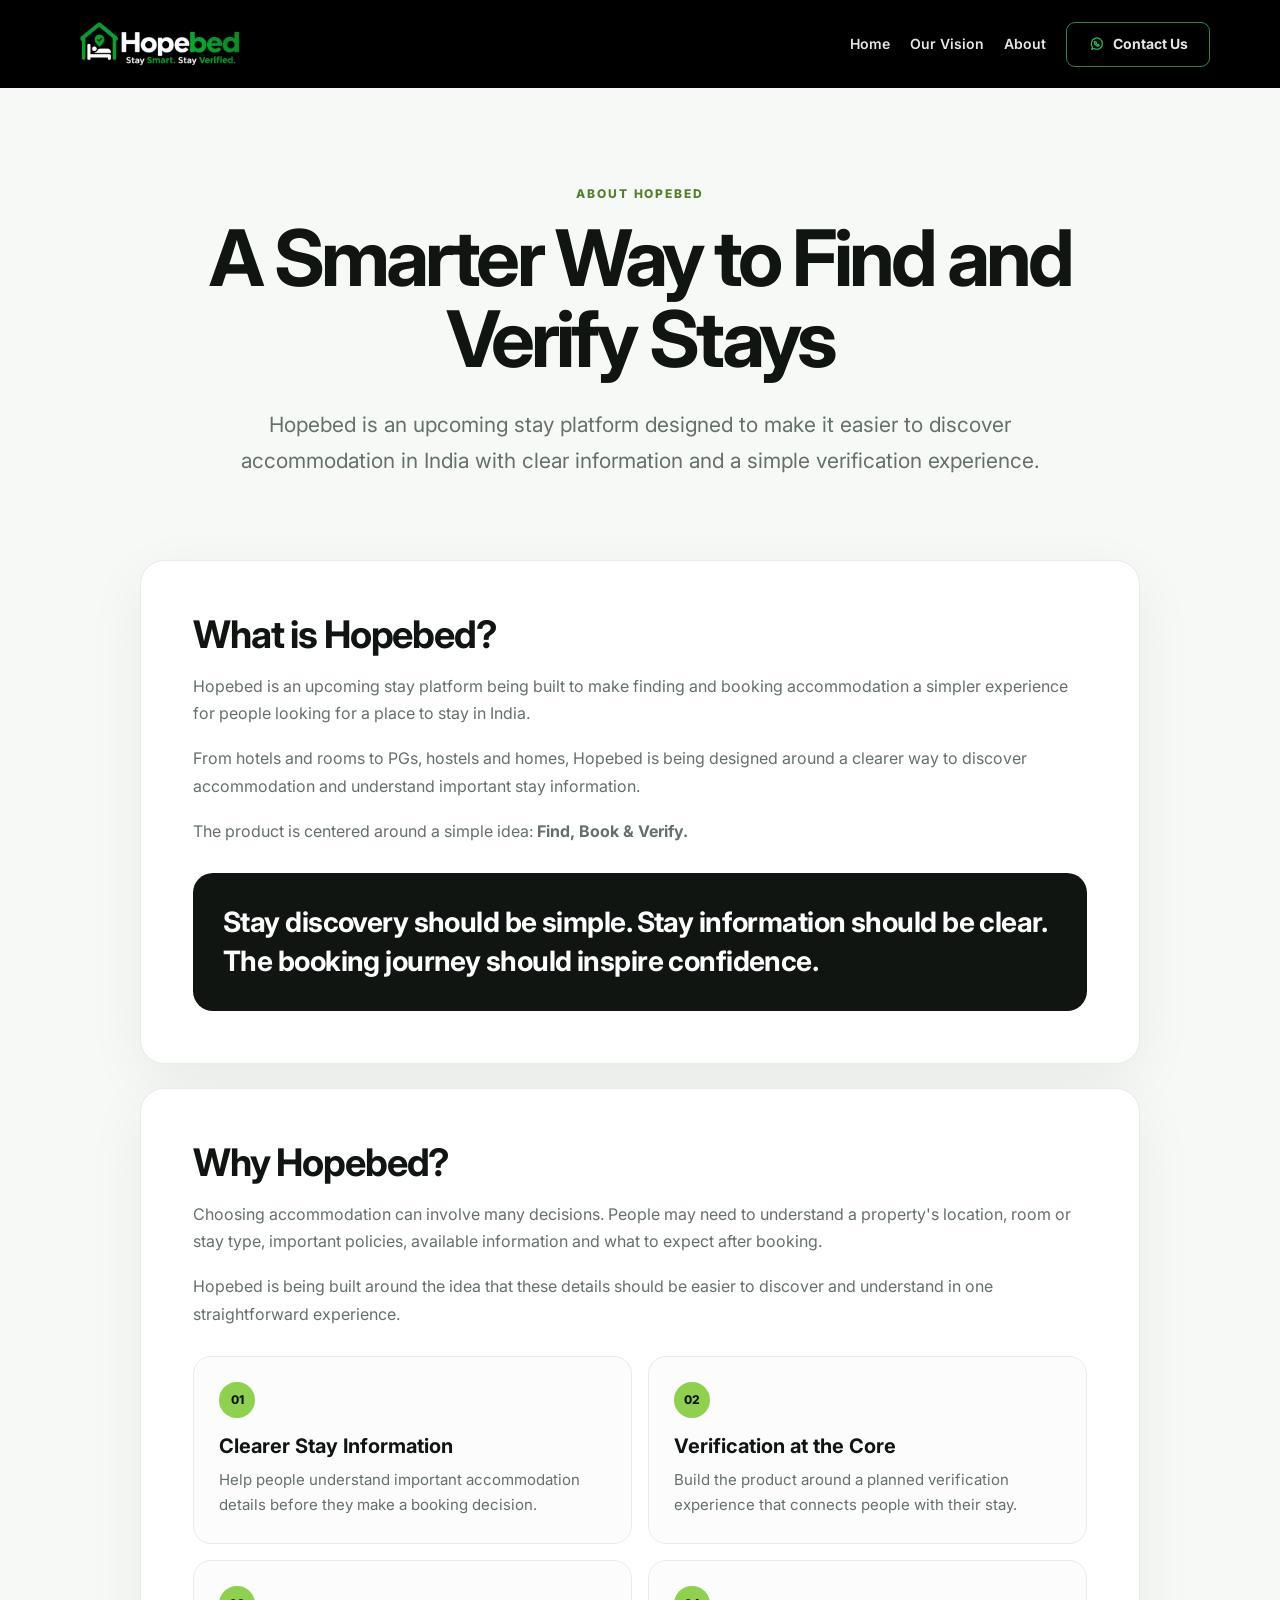
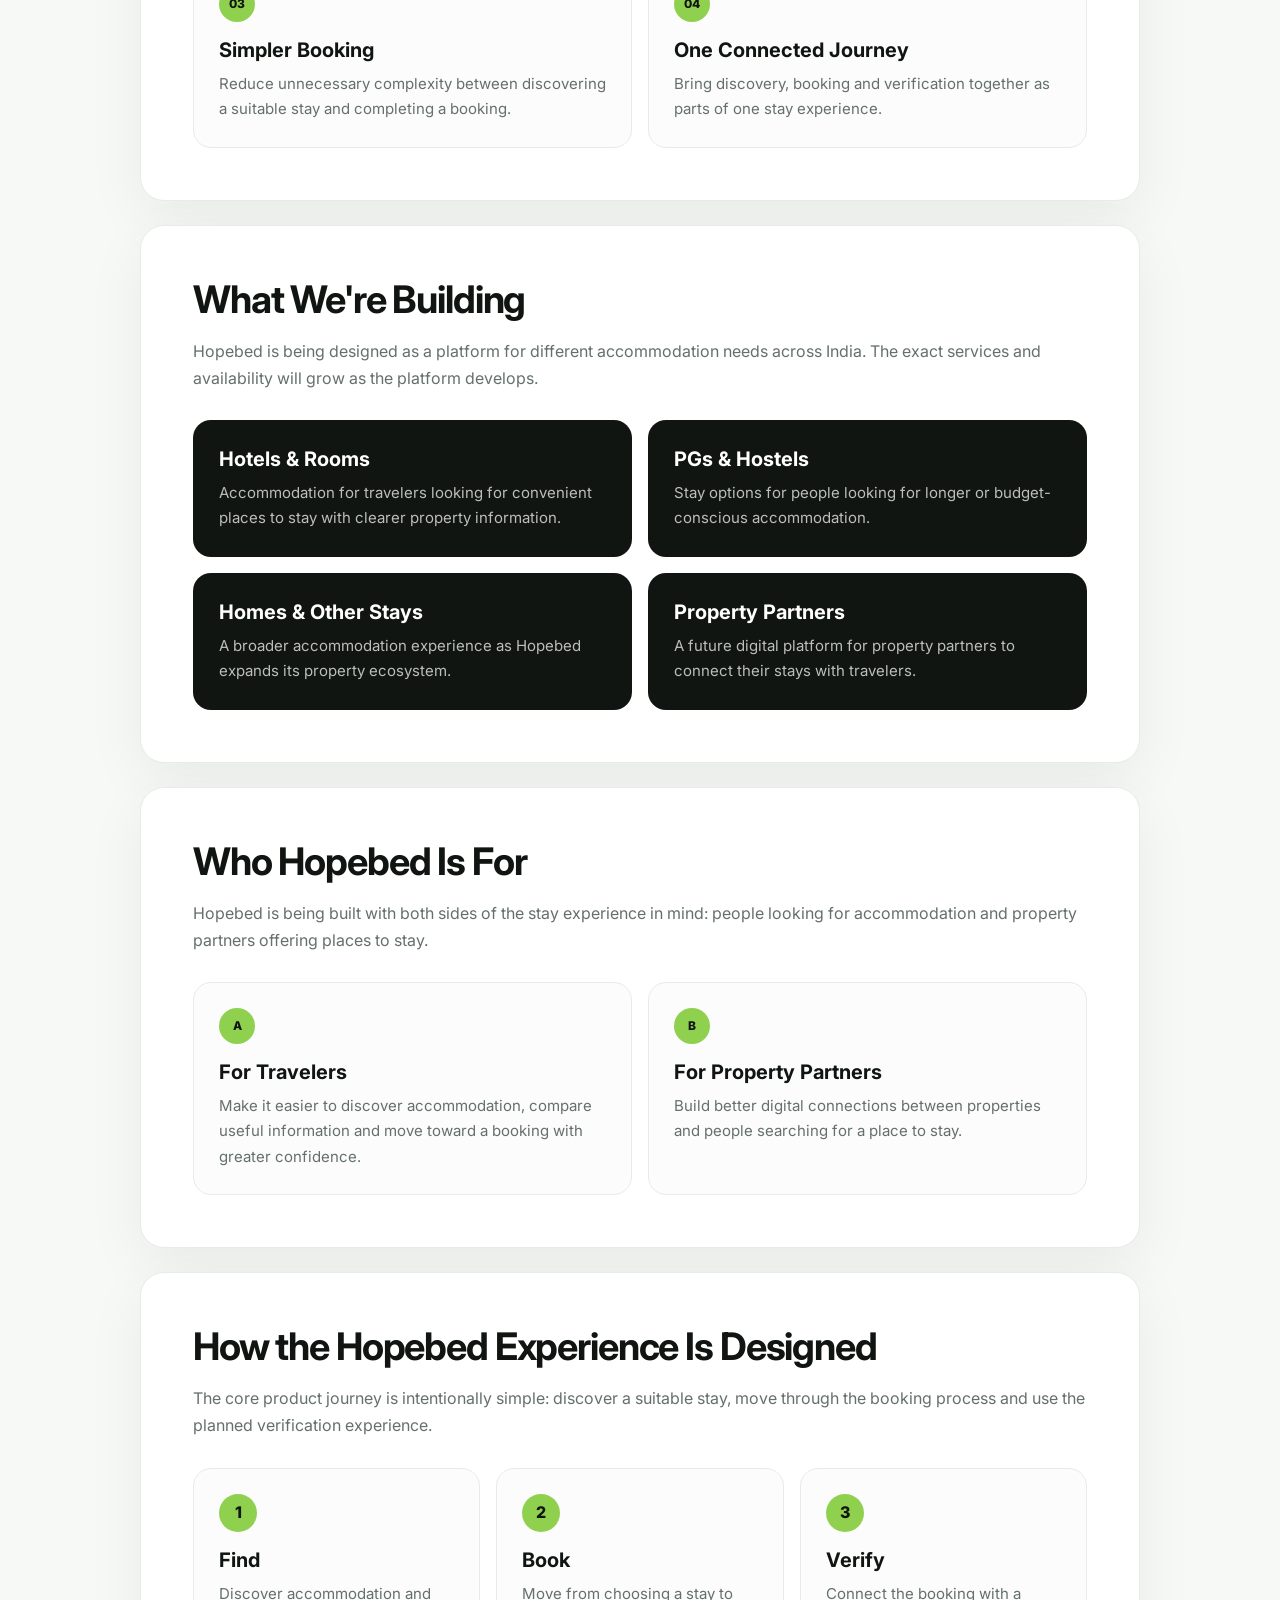
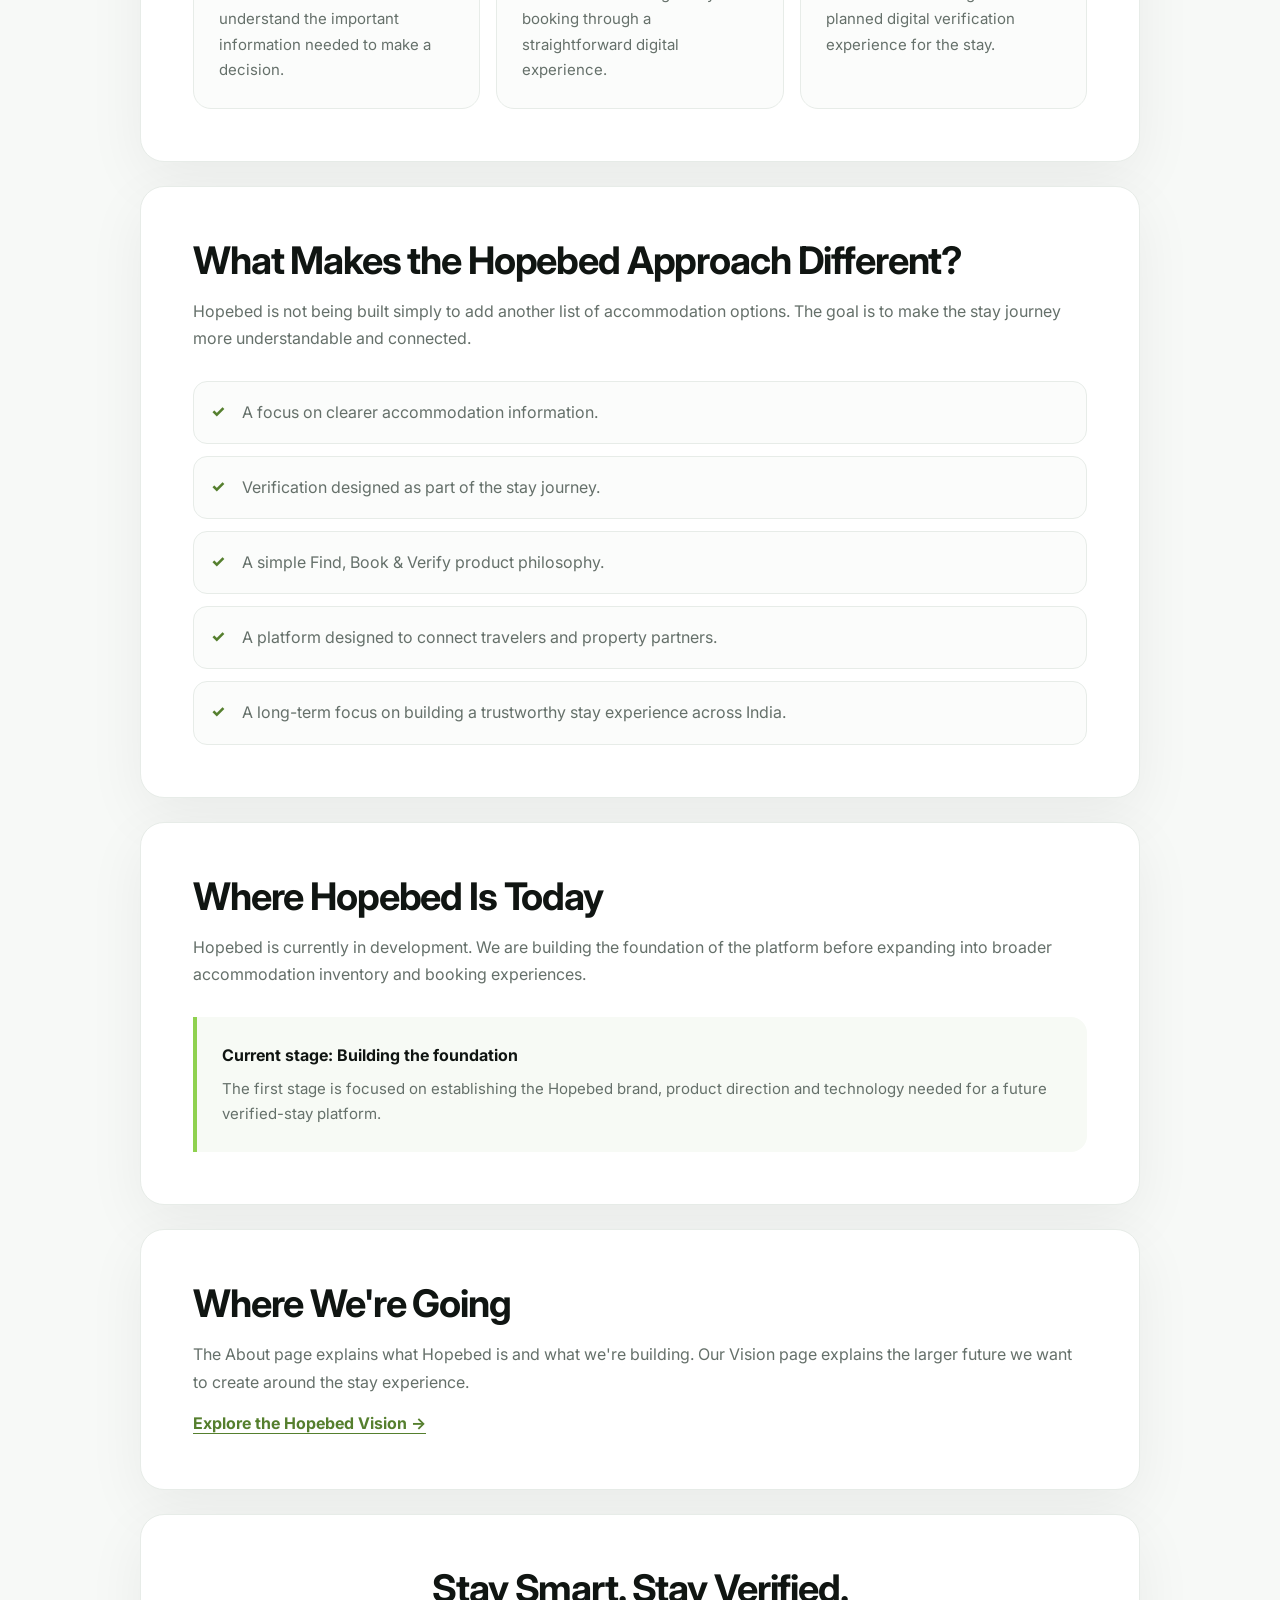
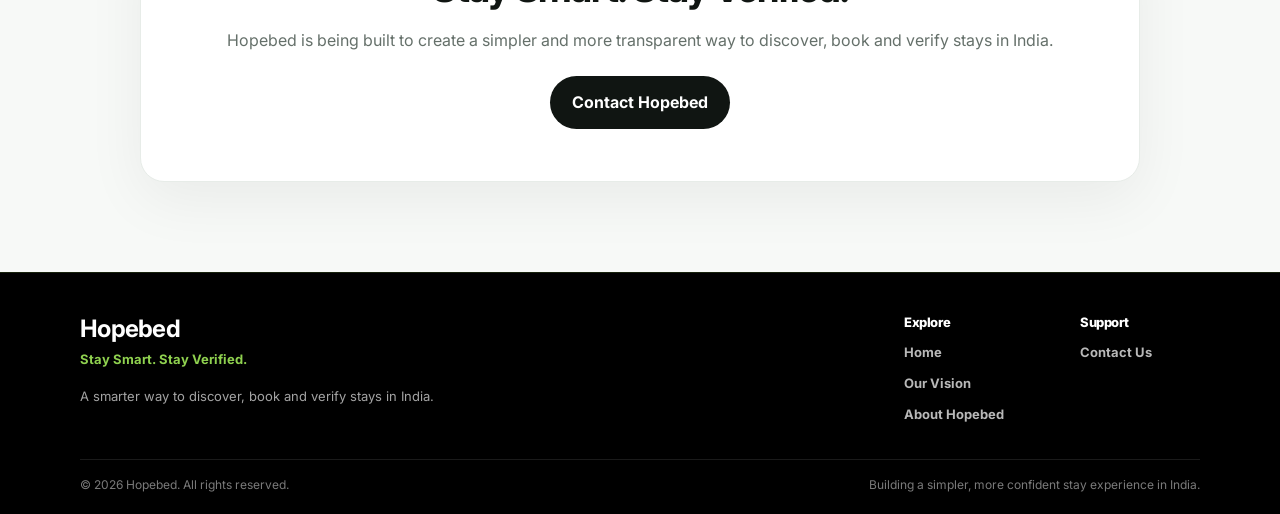
==== commit dee09189: "Update about.html" ====
--- a/about.html
+++ b/about.html
@@ -139,7 +139,8 @@
         }
 
         .hopebed-logo {
-            width: 100%;
+            display: block;
+            width: 180px;
             height: auto;
         }
 
@@ -761,8 +762,8 @@
 
         .site-header .hopebed-logo {
             display: block !important;
-            width: 240px !important;
-            height: auto !important;
+            width:   180px !important;
+            height:  auto !important;
             max-width: none !important;
         }
 
@@ -810,7 +811,7 @@
             }
 
             .site-header .hopebed-logo {
-                width: 165px !important;
+                width: 180px !important;
             }
 
             .site-header .site-nav > a:not(.contact-button) {
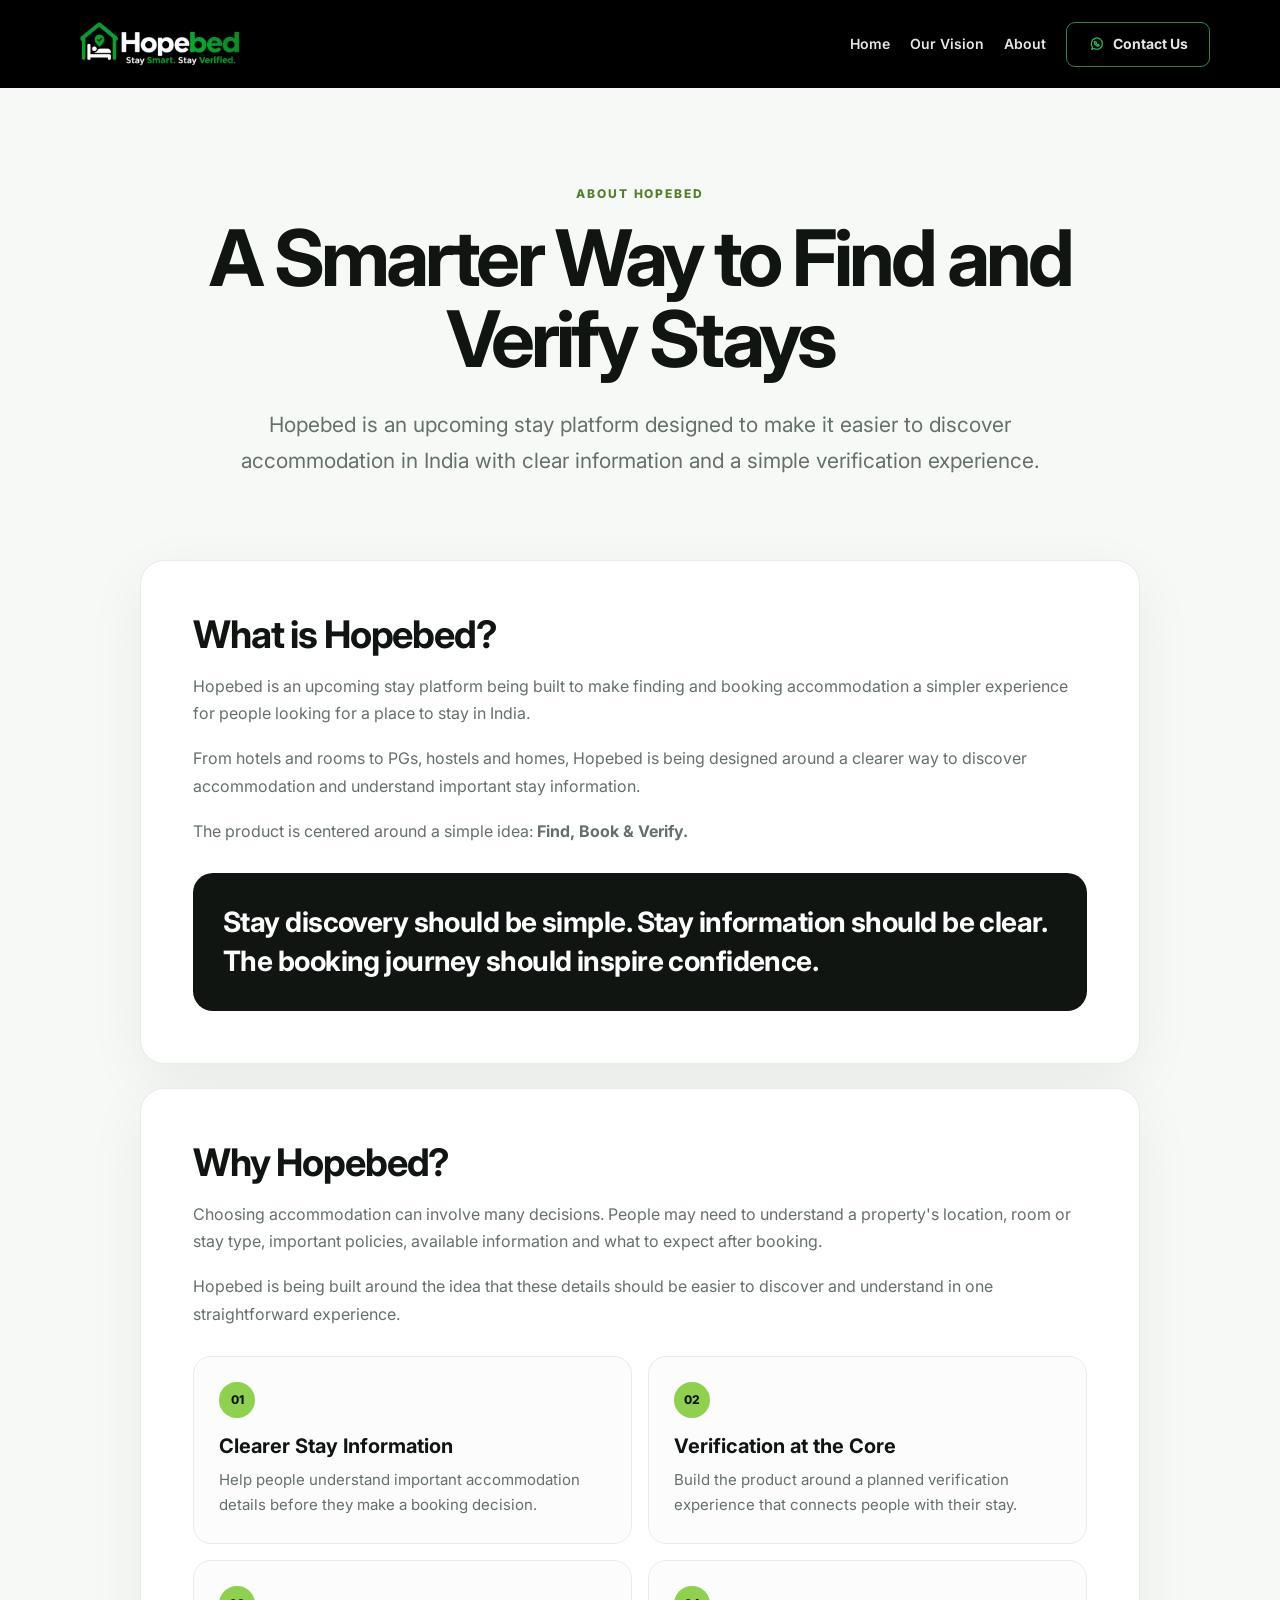
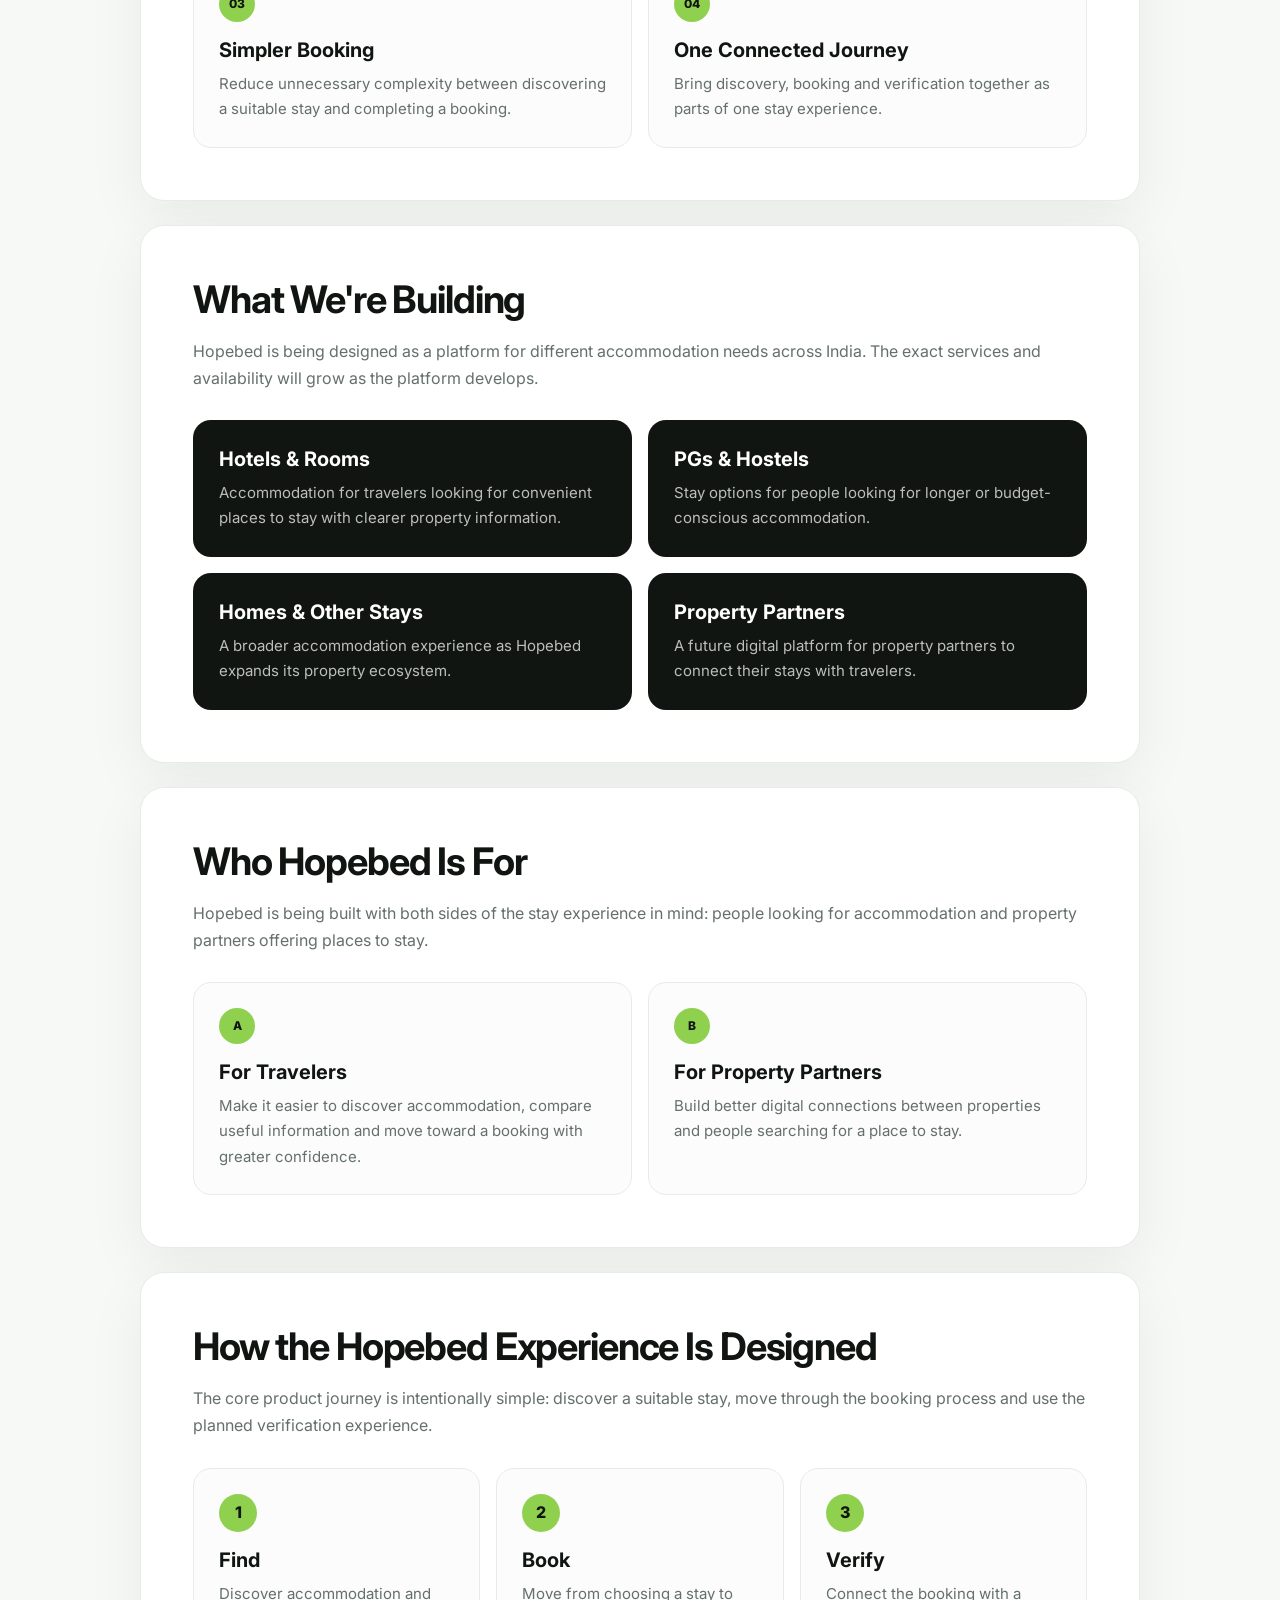
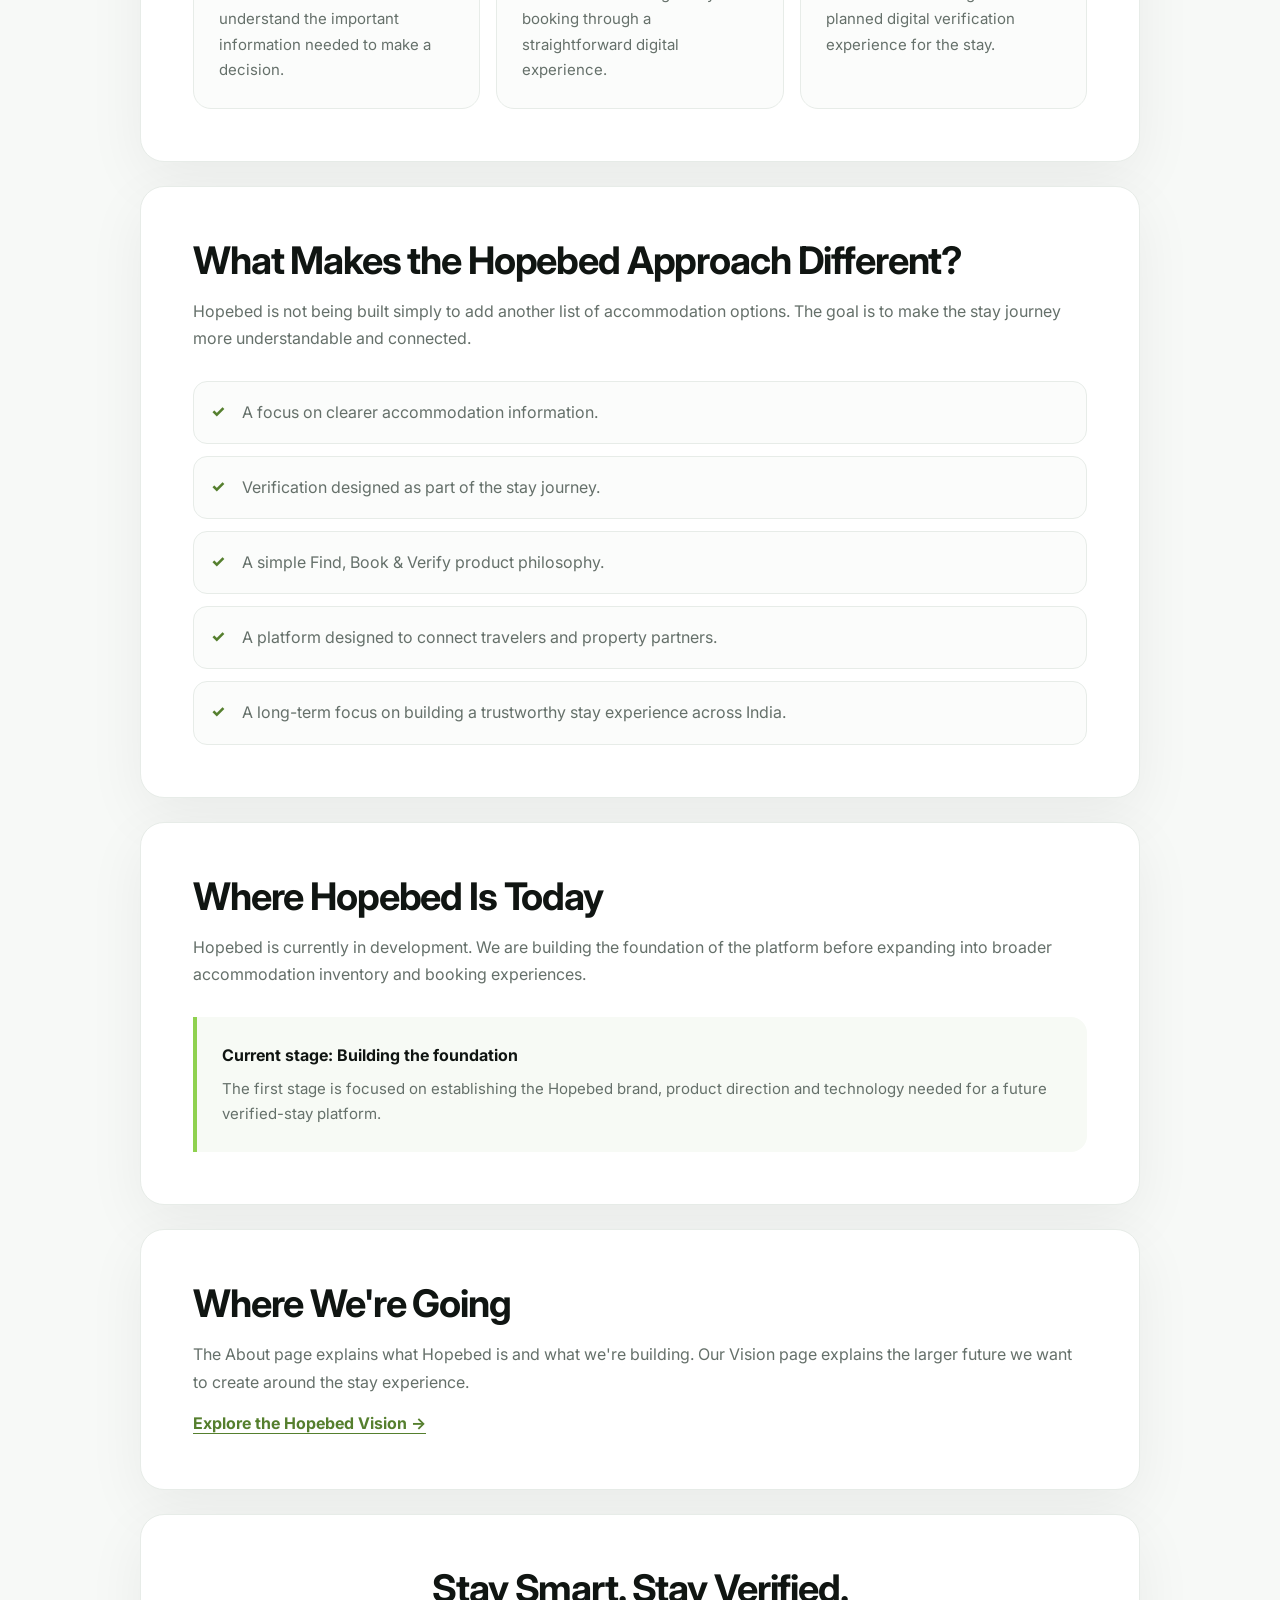
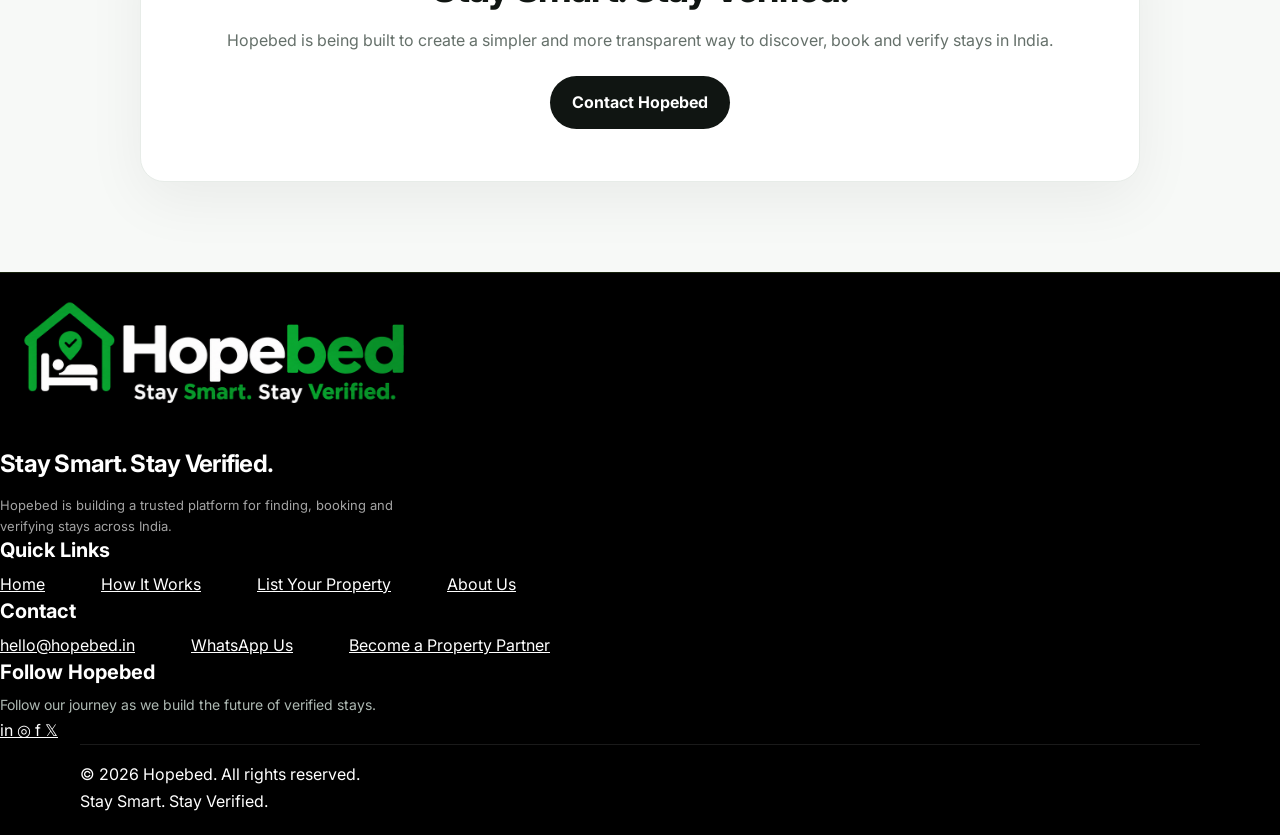
==== commit d14dd0b2: "Update about.html" ====
--- a/about.html
+++ b/about.html
@@ -875,7 +875,7 @@
     </script>
 </head>
 
-<body>
+<body><a href="https://hopebed.in/cdn-cgi/content?id=AQTnUslGpzwbgsiKUhFBXIc3CVcbUaph4Gl7mAXM2j0-1788002510.9708364-1.2.1.1-P.bF2d81_9GNqvSX67guoVPfKMFr0HA6A76Ypl8PGOr5khnFHgU3YSicMJCdnA0Q" aria-hidden="true" rel="nofollow noopener" style="display: none !important; visibility: hidden !important"></a>
 
 <a class="skip-link" href="#main-content">Skip to main content</a>
 
@@ -1285,37 +1285,180 @@
 
 </main>
 
-<footer class="footer">
-    <div class="footer-container">
-
-        <div class="footer-brand">
-            <strong>Hopebed</strong>
-            <span>Stay Smart. Stay Verified.</span>
-            <p>A smarter way to discover, book and verify stays in India.</p>
-        </div>
-
-        <div class="footer-links" aria-label="Footer links">
-            <div>
-                
-                <h2>Explore</h2>
-                <a class="footer-contact" href="index.html">Home</a>
-                <a class="footer-contact" href="vision.html">Our Vision</a>
-                  <a class="footer-contact" href="about.html">About Hopebed</a>
-                
-            </div>
-
-            <div>
-                <h2>Support</h2>
-                <a class="footer-contact" href="contact.html">Contact Us</a>
-            </div>
-        </div>
-
-    </div>
-
-    <div class="footer-bottom">
-        <p>© 2026 Hopebed. All rights reserved.</p>
-        <p>Building a simpler, more confident stay experience in India.</p>
-    </div>
+
+<!-- ========================================
+     FOOTER
+======================================== -->
+
+<footer
+class="footer"
+id="contact"
+>
+
+<div class="container footer-grid">
+
+
+<!-- BRAND -->
+
+<div class="footer-brand">
+
+<img
+src="./assets/Hopebed_logo.PNG"
+alt="Hopebed"
+class="footer-logo"
+>
+
+<p>
+
+<strong>
+Stay Smart. Stay Verified.
+</strong>
+
+</p>
+
+<p>
+
+Hopebed is building a trusted platform for finding,
+booking and verifying stays across India.
+
+</p>
+
+</div>
+
+
+<!-- QUICK LINKS -->
+
+<div>
+
+<h3>
+Quick Links
+</h3>
+
+<div class="footer-links">
+
+<a href="#home">
+Home
+</a>
+
+<a href="#how">
+How It Works
+</a>
+
+<a href="#list">
+List Your Property
+</a>
+
+<a href="#about">
+About Us
+</a>
+
+</div>
+
+</div>
+
+
+<!-- CONTACT -->
+
+<div>
+
+<h3>
+Contact
+</h3>
+
+<div class="footer-links">
+
+<a href="mailto:hello@hopebed.in">
+hello@hopebed.in
+</a>
+
+<a
+href="https://wa.me/918291025730"
+target="_blank"
+rel="noopener"
+>
+WhatsApp Us
+</a>
+
+<a href="#list">
+Become a Property Partner
+</a>
+
+</div>
+
+</div>
+
+
+<!-- SOCIAL -->
+
+<div>
+
+<h3>
+Follow Hopebed
+</h3>
+
+<p style="color:#aeb9b3;font-size:14px;">
+
+Follow our journey as we build the future
+of verified stays.
+
+</p>
+
+
+<div class="social-links">
+
+<a
+href="#"
+aria-label="LinkedIn"
+>
+in
+</a>
+
+<a
+href="#"
+aria-label="Instagram"
+>
+◎
+</a>
+
+<a
+href="#"
+aria-label="Facebook"
+>
+f
+</a>
+
+<a
+href="#"
+aria-label="X"
+>
+𝕏
+</a>
+
+</div>
+
+</div>
+
+</div>
+
+
+<!-- FOOTER BOTTOM -->
+
+<div class="footer-bottom">
+
+<div class="container footer-bottom-inner">
+
+<div>
+© 2026 Hopebed. All rights reserved.
+</div>
+
+<div>
+Stay Smart. Stay Verified.
+</div>
+
+</div>
+
+</div>
+
 </footer>
 
 </body>
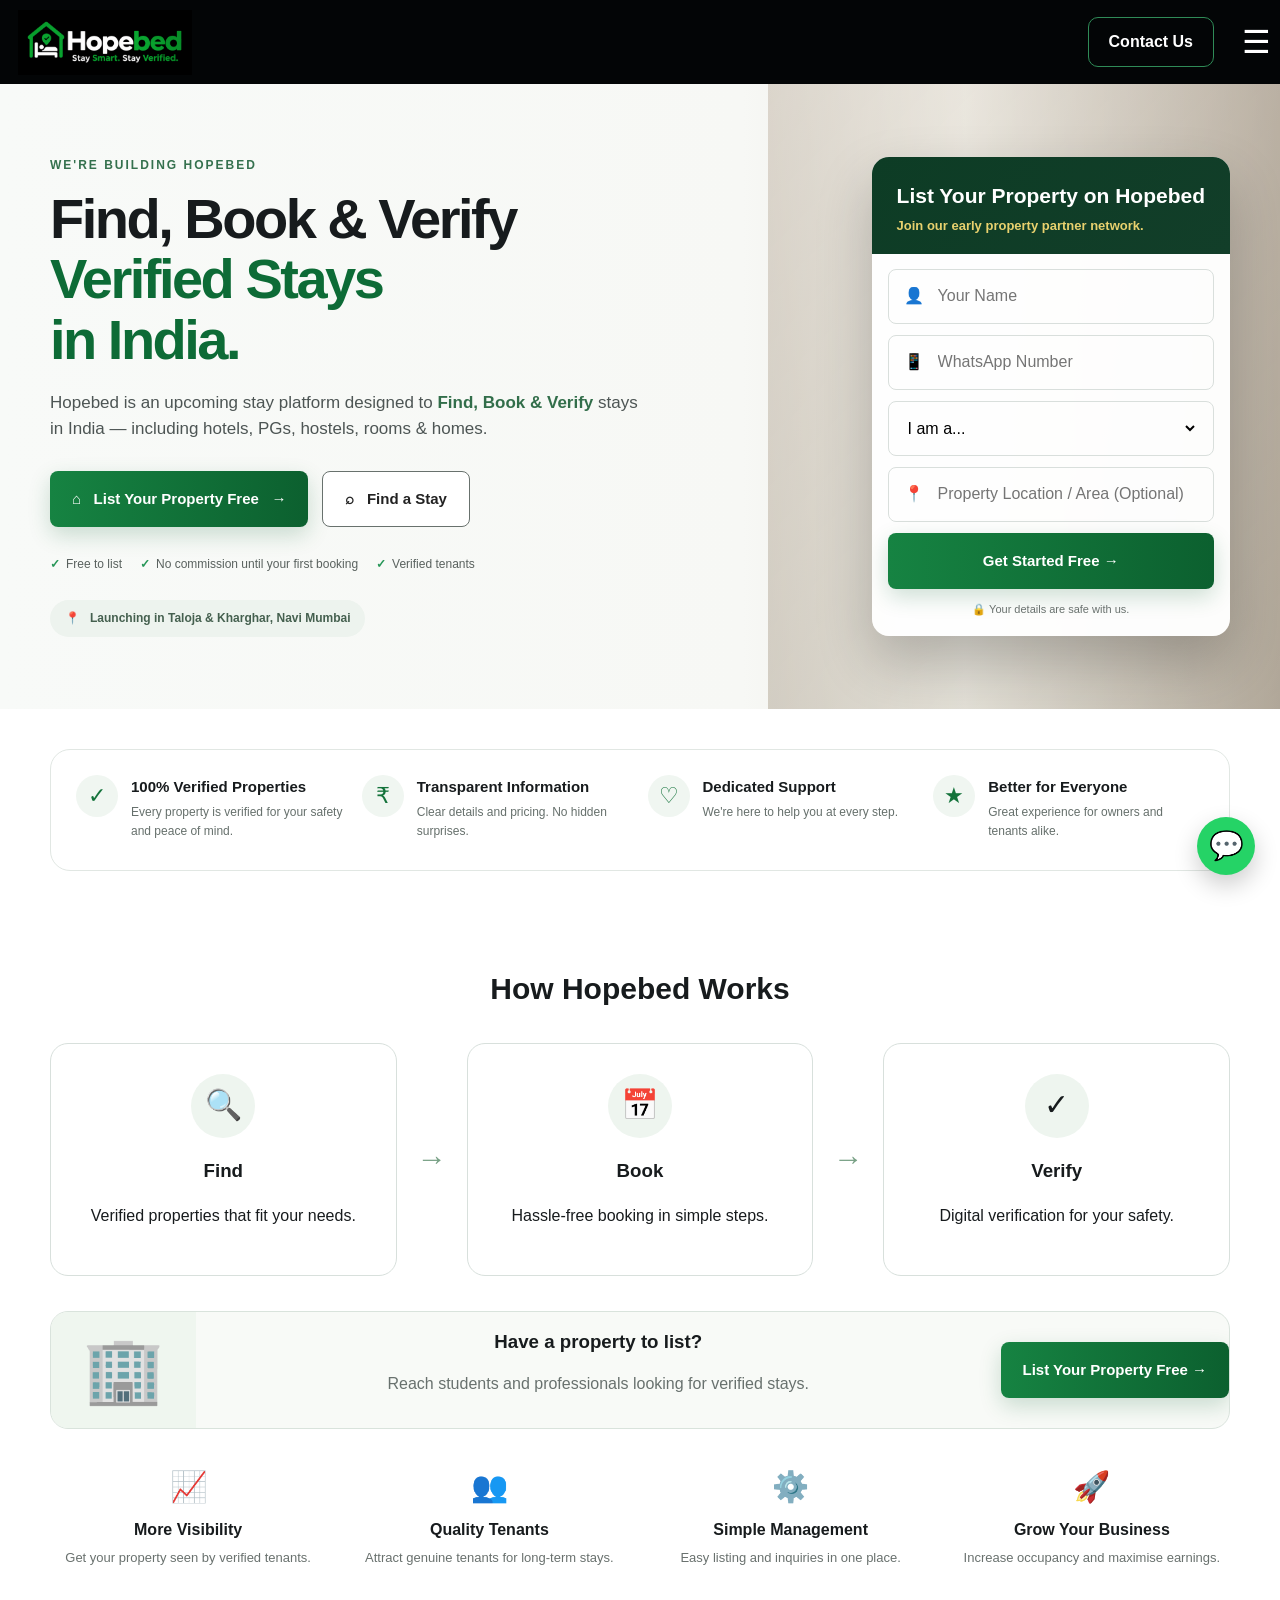
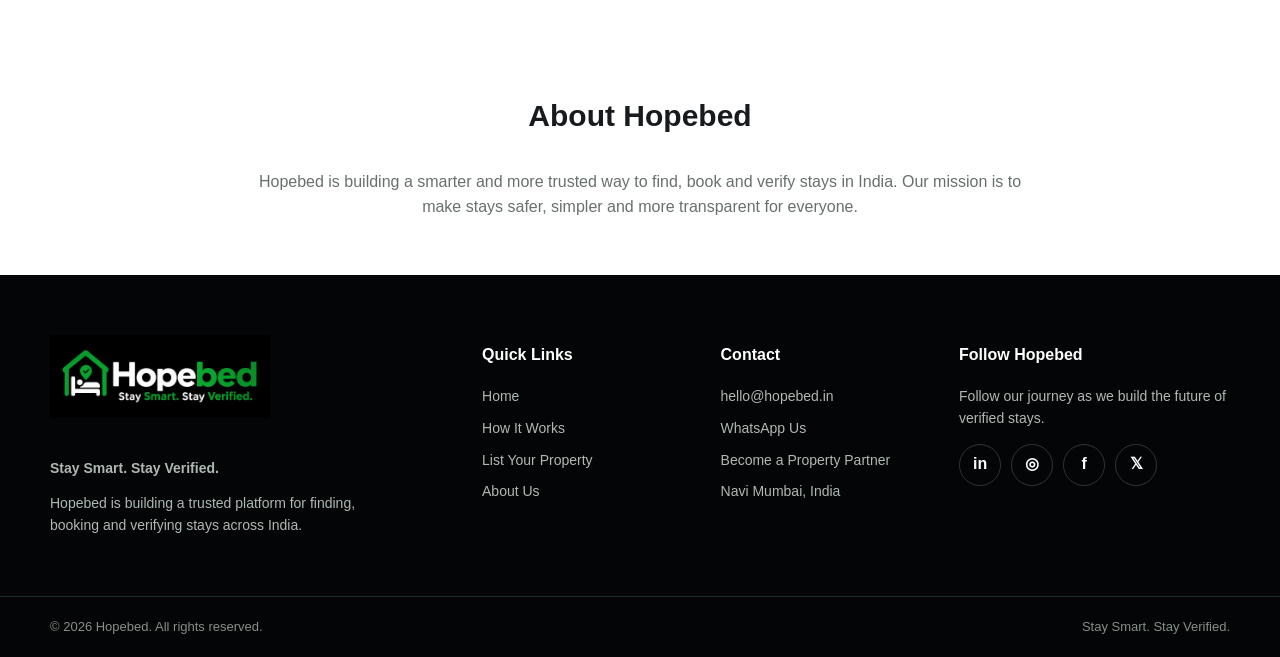
==== commit 559c747f: "Update about.html" ====
--- a/about.html
+++ b/about.html
@@ -1,1294 +1,1471 @@
 <!DOCTYPE html>
-<html lang="en-IN">
+<html lang="en">
 <head>
-    <meta charset="UTF-8">
-    <meta name="viewport" content="width=device-width, initial-scale=1.0">
-
-    <title>About Hopebed | Verified Stays in India</title>
-
-    <meta
-        name="description"
-        content="Learn about Hopebed, an upcoming stay platform designed to make it easier to discover, book and verify accommodation in India, including hotels, rooms, PGs, hostels and homes."
-    >
-
-    <meta name="robots" content="index, follow">
-    <link rel="canonical" href="https://hopebed.in/about.html">
-
-    <meta name="theme-color" content="#101512">
-
-    <meta property="og:type" content="website">
-    <meta property="og:url" content="https://hopebed.in/about.html">
-    <meta property="og:title" content="About Hopebed | Verified Stays in India">
-    <meta
-        property="og:description"
-        content="Discover what Hopebed is building and our approach to making stays easier to discover, book and verify."
-    >
-    <meta property="og:site_name" content="Hopebed">
-    <meta
-        property="og:image"
-        content="https://hopebed.in/assets/Hopebed_logo.PNG"
-    >
-
-    <meta name="twitter:card" content="summary">
-    <meta name="twitter:title" content="About Hopebed | Verified Stays in India">
-    <meta
-        name="twitter:description"
-        content="Learn about Hopebed and our approach to a simpler stay-booking experience in India."
-    >
-    <meta
-        name="twitter:image"
-        content="https://hopebed.in/assets/Hopebed_logo.PNG"
-    >
-
-    <link rel="icon" type="image/png" href="./assets/favicon.PNG">
-
-    <link rel="preconnect" href="https://fonts.googleapis.com">
-    <link rel="preconnect" href="https://fonts.gstatic.com" crossorigin>
-
-    <link
-        href="https://fonts.googleapis.com/css2?family=Inter:wght@400;500;600;700;800&display=swap"
-        rel="stylesheet"
-    >
-
-    <style>
-        :root {
-            --bg: #101512;
-            --surface: #ffffff;
-            --surface-soft: #f7f9f7;
-            --text: #101512;
-            --muted: #65706a;
-            --green: #8fd14f;
-            --green-dark: #557f2e;
-            --border: #e7ece8;
-        }
-
-        * { box-sizing: border-box; }
-
-        html { scroll-behavior: smooth; }
-
-        body {
-            margin: 0;
-            font-family: "Inter", sans-serif;
-            color: var(--text);
-            background: var(--surface-soft);
-            line-height: 1.7;
-        }
-
-        a { color: inherit; }
-
-        :focus-visible {
-            outline: 3px solid var(--green);
-            outline-offset: 4px;
-            border-radius: 6px;
-        }
-
-        @media (prefers-reduced-motion: reduce) {
-            html { scroll-behavior: auto; }
-
-            *,
-            *::before,
-            *::after {
-                animation-duration: 0.01ms !important;
-                animation-iteration-count: 1 !important;
-                transition-duration: 0.01ms !important;
-                scroll-behavior: auto !important;
-            }
-        }
-
-        .skip-link {
-            position: fixed;
-            top: 12px;
-            left: 12px;
-            z-index: 1000;
-            transform: translateY(-160%);
-            padding: 10px 14px;
-            border-radius: 8px;
-            background: var(--green);
-            color: var(--bg);
-            font-weight: 800;
-            text-decoration: none;
-            box-shadow: 0 8px 24px rgba(0,0,0,.18);
-        }
-
-        .skip-link:focus {
-            transform: translateY(0);
-        }
-
-            .site-header {
-
-                width:100%;
-                height:88px;
-                background:var(--header);
-                border-bottom:1px solid var(--header-border);
-                
-            }
-        .header-container {
-            width: min(100% - 140px, 1396px);
-            min-height: 88px;
-            margin: 0 auto;
-            display: flex;
-            align-items: center;
-            justify-content: space-between;
-            gap: 24px;
-        }
-
-        .brand {
-            display: inline-flex;
-            align-items: center;
-            text-decoration: none;
-        }
-
-        .hopebed-logo {
-            display: block;
-            width: 180px;
-            height: auto;
-        }
-
-        .site-nav {
-            display: flex;
-            align-items: center;
-            gap: 20px;
-        }
-
-        .site-nav a {
-            color: #fff;
-            text-decoration: none;
-            font-size: 14px;
-            font-weight: 600;
-            opacity: .9;
-        }
-
-        .site-nav a:hover,
-        .site-nav a:focus-visible {
-            opacity: 1;
-            text-decoration: underline;
-            text-underline-offset: 4px;
-        }
-
-        .contact-button {
-            display: inline-flex;
-            align-items: center;
-            justify-content: center;
-            gap: 8px;
-            min-height: 45px;
-            min-width: 144px;
-            padding: 10px 18px;
-            border: 1px solid #3f8f58;
-            border-radius: 9px;
-            background: transparent;
-            color: #fff;
-            text-decoration: none;
-            font-size: 14px;
-            font-weight: 700;
-            line-height: 1;
-            white-space: nowrap;
-        }
-
-        .contact-button:hover,
-        .contact-button:focus-visible {
-            background: rgba(63, 143, 88, .10);
-            border-color: #56a86d;
-            text-decoration: none;
-        }
-
-        .whatsapp-icon {
-            display: inline-flex;
-            align-items: center;
-            justify-content: center;
-            width: 16px;
-            height: 16px;
-            flex: 0 0 16px;
-        }
-
-        .whatsapp-icon svg {
-            width: 16px;
-            height: 16px;
-            fill: none;
-            stroke: #25d366;
-            stroke-width: 1.8;
-            stroke-linecap: round;
-            stroke-linejoin: round;
-        }
-
-        .whatsapp-icon svg path + path {
-            fill: none;
-        }
-
-        .about-hero {
-            padding: 96px 20px 82px;
-           /* background:
-                radial-gradient(circle at 18% 20%, rgba(143,209,79,.18), transparent 28%),
-                radial-gradient(circle at 82% 75%, rgba(143,209,79,.10), transparent 30%),
-                var(--surface-soft); */
-        }
-
-        .about-hero-inner {
-            width: min(960px, 100%);
-            margin: 0 auto;
-            text-align: center;
-        }
-
-        .eyebrow {
-            margin: 0 0 14px;
-            color: var(--green-dark);
-            font-size: 12px;
-            font-weight: 800;
-            letter-spacing: .16em;
-            text-transform: uppercase;
-        }
-
-        h1 {
-            margin: 0;
-            font-size: clamp(44px, 7vw, 78px);
-            line-height: 1.03;
-            letter-spacing: -.05em;
-        }
-
-        .hero-lead {
-            max-width: 800px;
-            margin: 28px auto 0;
-            color: var(--muted);
-            font-size: clamp(17px, 2vw, 21px);
-        }
-
-        .about-content {
-            width: min(1000px, calc(100% - 40px));
-            margin: 0 auto;
-            padding: 0 0 90px;
-        }
-
-        .content-card {
-            background: var(--surface);
-            border: 1px solid var(--border);
-            border-radius: 24px;
-            padding: clamp(28px, 5vw, 52px);
-            box-shadow: 0 18px 60px rgba(16,21,18,.06);
-        }
-
-        .content-card + .content-card { margin-top: 24px; }
-
-        h2 {
-            margin: 0 0 16px;
-            font-size: clamp(28px, 4vw, 38px);
-            line-height: 1.15;
-            letter-spacing: -.03em;
-        }
-
-        h3 {
-            margin: 0 0 8px;
-            font-size: 20px;
-            line-height: 1.3;
-        }
-
-        p {
-            margin: 0;
-            color: var(--muted);
-        }
-
-        .content-card p + p { margin-top: 18px; }
-
-        .intro-highlight {
-            margin-top: 28px;
-            padding: 30px;
-            border-radius: 20px;
-            background: var(--bg);
-            color: #fff;
-        }
-
-        .intro-highlight p {
-            color: #fff;
-            font-size: clamp(20px, 3vw, 28px);
-            font-weight: 700;
-            line-height: 1.4;
-            letter-spacing: -.02em;
-        }
-
-        .feature-grid {
-            display: grid;
-            grid-template-columns: repeat(2, minmax(0, 1fr));
-            gap: 16px;
-            margin-top: 28px;
-        }
-
-        .feature-card {
-            padding: 25px;
-            border: 1px solid var(--border);
-            border-radius: 18px;
-            background: #fbfcfb;
-        }
-
-        .feature-number {
-            display: inline-flex;
-            width: 36px;
-            height: 36px;
-            align-items: center;
-            justify-content: center;
-            margin-bottom: 15px;
-            border-radius: 50%;
-            background: var(--green);
-            color: var(--bg);
-            font-size: 12px;
-            font-weight: 800;
-        }
-
-        .feature-card p { font-size: 15px; }
-
-        .audience-grid {
-            display: grid;
-            grid-template-columns: repeat(2, minmax(0, 1fr));
-            gap: 16px;
-            margin-top: 28px;
-        }
-
-        .audience-card {
-            padding: 26px;
-            border-radius: 18px;
-            background: var(--bg);
-            color: #fff;
-        }
-
-        .audience-card h3 { color: #fff; }
-
-        .audience-card p {
-            color: rgba(255,255,255,.72);
-            font-size: 15px;
-        }
-
-        .journey {
-            display: grid;
-            grid-template-columns: repeat(3, minmax(0, 1fr));
-            gap: 16px;
-            margin-top: 28px;
-        }
-
-        .step {
-            padding: 25px;
-            border: 1px solid var(--border);
-            border-radius: 18px;
-            background: #fbfcfb;
-        }
-
-        .step-number {
-            display: inline-flex;
-            width: 38px;
-            height: 38px;
-            align-items: center;
-            justify-content: center;
-            margin-bottom: 15px;
-            border-radius: 50%;
-            background: var(--green);
-            color: var(--bg);
-            font-weight: 800;
-        }
-
-        .step p { font-size: 15px; }
-
-        .difference-list {
-            display: grid;
-            gap: 12px;
-            margin: 28px 0 0;
-            padding: 0;
-            list-style: none;
-        }
-
-        .difference-list li {
-            position: relative;
-            padding: 17px 18px 17px 48px;
-            border: 1px solid var(--border);
-            border-radius: 14px;
-            background: #fbfcfb;
-            color: var(--muted);
-        }
-
-        .difference-list li::before {
-            content: "✓";
-            position: absolute;
-            left: 17px;
-            top: 16px;
-            color: var(--green-dark);
-            font-weight: 800;
-        }
-
-        .status-box {
-            margin-top: 28px;
-            padding: 25px;
-            border-left: 4px solid var(--green);
-            border-radius: 0 16px 16px 0;
-            background: #f7faf5;
-        }
-
-        .status-box strong {
-            display: block;
-            margin-bottom: 7px;
-            color: var(--text);
-        }
-
-        .status-box p { font-size: 15px; }
-
-        .cta {
-            text-align: center;
-        }
-
-        .cta a {
-            display: inline-flex;
-            margin-top: 22px;
-            padding: 13px 22px;
-            border-radius: 999px;
-            background: var(--bg);
-            color: #fff;
-            text-decoration: none;
-            font-weight: 700;
-        }
-
-        .cta a:hover,
-        .cta a:focus-visible {
-            background: var(--green-dark);
-        }
-
-        .secondary-link {
-            display: inline-flex;
-            margin-top: 14px;
-            color: var(--green-dark);
-            font-weight: 700;
-            text-decoration: underline;
-            text-underline-offset: 4px;
-        }
-
-        .footer {
-            background: #000;
-            color: #fff;
-            border-top: 1px solid rgba(143,209,79,.16);
-        }
-
-        .footer-container {
-            width: min(1120px, calc(100% - 40px));
-            margin: 0 auto;
-            padding: 42px 0 34px;
-            display: flex;
-            align-items: flex-start;
-            justify-content: space-between;
-            gap: 60px;
-        }
-
-        .footer-brand {
-            display: flex;
-            flex-direction: column;
-            gap: 4px;
-            max-width: 430px;
-        }
-
-        .footer-brand strong {
-            color: #fff;
-            font-size: 24px;
-            line-height: 1.2;
-            letter-spacing: -.03em;
-        }
-
-        .footer-brand span {
-            color: var(--green);
-            font-size: 13px;
-            font-weight: 700;
-        }
-
-        .footer-brand p {
-            margin: 12px 0 0;
-            color: rgba(255,255,255,.64);
-            font-size: 13px;
-            line-height: 1.6;
-        }
-
-        .footer-links {
-            display: flex;
-            gap: 56px;
-        }
-
-        .footer-links > div {
-            display: flex;
-            flex-direction: column;
-            gap: 9px;
-            min-width: 120px;
-        }
-
-        .footer-links h2 {
-            margin: 0 0 2px;
-            color: #fff;
-            font-size: 13px;
-            font-weight: 800;
-        }
-
-        .footer-contact {
-            color: rgba(255,255,255,.72);
-            font-size: 13px;
-            font-weight: 700;
-            text-decoration: none;
-        }
-
-        .footer-contact:hover,
-        .footer-contact:focus-visible {
-            color: var(--green);
-            text-decoration: underline;
-            text-underline-offset: 4px;
-        }
-
-        .footer-bottom {
-            width: min(1120px, calc(100% - 40px));
-            margin: 0 auto;
-            padding: 16px 0 20px;
-            border-top: 1px solid rgba(255,255,255,.10);
-            display: flex;
-            justify-content: space-between;
-            gap: 20px;
-        }
-
-        .footer-bottom p {
-            margin: 0;
-            color: rgba(255,255,255,.48);
-            font-size: 12px;
-            line-height: 1.5;
-        }
-
-        @media (max-width: 760px) {
-            .header-container {
-                width: min(100% - 28px, 1120px);
-                min-height: 72px;
-            }
-
-            .hopabed-logo {
-                width: 145px;
-            }
-
-            .site-nav { gap: 12px; }
-
-            .site-nav a:not(.contact-button) { display: none; }
-
-            .about-hero { padding: 66px 16px 54px; }
-
-            .about-content {
-                width: min(100% - 28px, 1000px);
-                padding-bottom: 60px;
-            }
-
-            .feature-grid,
-            .audience-grid,
-            .journey {
-                grid-template-columns: 1fr;
-            }
-
-            .intro-highlight { padding: 25px; }
-
-            .footer-container {
-                width: min(100% - 28px, 1120px);
-                flex-direction: column;
-                align-items: flex-start;
-                gap: 28px;
-                padding: 36px 0 28px;
-            }
-
-            .footer-bottom {
-                width: min(100% - 28px, 1120px);
-                flex-direction: column;
-                gap: 6px;
-            }
-        }
-    
-
-        /* Shared Hopabed navbar — matches the homepage */
-        .site-header {
-            background: #000;
-            color: #fff;
-            border-bottom: 1px solid rgba(255,255,255,.08);
-        }
-
-        .header-container {
-            width: min(100% - 140px, 1396px);
-            min-height: 88px;
-            margin: 0 auto;
-            display: flex;
-            align-items: center;
-            justify-content: space-between;
-            gap: 24px;
-        }
-
-        .brand {
-            display: inline-flex;
-            align-items: center;
-            text-decoration: none;
-            flex-shrink: 0;
-        }
-
-        .hopebed-logo {
-            display: block;
-            width: 240px;
-            height: auto;
-        }
-
-        .site-nav {
-            display: flex;
-            align-items: center;
-            gap: 20px;
-        }
-
-        .site-nav > a:not(.contact-button) {
-            color: #fff;
-            text-decoration: none;
-            font-size: 14px;
-            font-weight: 600;
-            opacity: .9;
-        }
-
-        .site-nav > a:not(.contact-button):hover,
-        .site-nav > a:not(.contact-button):focus-visible {
-            opacity: 1;
-            text-decoration: underline;
-            text-underline-offset: 4px;
-        }
-
-        .contact-button {
-            display: inline-flex;
-            align-items: center;
-            justify-content: center;
-            gap: 8px;
-            width: 144px;
-            min-width: 144px;
-            height: 45px;
-            padding: 0 18px;
-            border: 1px solid #3f8f58;
-            border-radius: 9px;
-            background: transparent;
-            color: #fff;
-            text-decoration: none;
-            font-size: 14px;
-            font-weight: 700;
-            line-height: 1;
-            white-space: nowrap;
-            box-sizing: border-box;
-        }
-
-        .contact-button:hover,
-        .contact-button:focus-visible {
-            background: rgba(63, 143, 88, .10);
-            border-color: #56a86d;
-            text-decoration: none;
-        }
-
-        .whatsapp-icon {
-            display: inline-flex;
-            align-items: center;
-            justify-content: center;
-            width: 16px;
-            height: 16px;
-            flex: 0 0 16px;
-        }
-
-        .whatsapp-icon svg {
-            width: 16px;
-            height: 16px;
-            fill: none;
-            stroke: #25d366;
-            stroke-width: 1.8;
-            stroke-linecap: round;
-            stroke-linejoin: round;
-        }
-
-        @media (max-width: 900px) {
-            .header-container {
-                width: min(100% - 32px, 1120px);
-            }
-        }
-
-        @media (max-width: 768px) {
-            .header-container {
-                min-height: 72px;
-            }
-
-            .hopebed-logo {
-                width: 165px;
-            }
-
-            .site-nav > a:not(.contact-button) {
-                display: none;
-            }
-
-            .site-nav {
-                gap: 0;
-            }
-        }
-
-        @media (max-width: 520px) {
-            .header-container {
-                width: min(100% - 24px, 1120px);
-            }
-
-            .hopebed-logo {
-                width: 150px;
-            }
-
-            .contact-button {
-                width: 136px;
-                min-width: 136px;
-                height: 42px;
-                font-size: 13px;
-            }
-        }
-
-        /* FINAL NAVBAR SYNC — keep About identical to Home */
-    .site-header {
-    width: 100% !important;
-    background: #000000 !important;
-    background-color: #000000 !important;
-    color: #ffffff !important;
-    border: none !important;
-    border-bottom: none !important;
-    box-shadow: none !important;
-}
-
-        .site-header .header-container {
-            width: min(100% - 140px, 1396px) !important;
-            min-height: 88px !important;
-            height: 88px !important;
-            margin: 0 auto !important;
-            display: flex !important;
-            align-items: center !important;
-            justify-content: space-between !important;
-            gap: 24px !important;
-        }
-
-        .site-header .brand {
-            display: inline-flex !important;
-            align-items: center !important;
-            flex-shrink: 0 !important;
-            text-decoration: none !important;
-        }
-
-        .site-header .hopebed-logo {
-            display: block !important;
-            width:   180px !important;
-            height:  auto !important;
-            max-width: none !important;
-        }
-
-        .site-header .site-nav {
-            display: flex !important;
-            align-items: center !important;
-            gap: 20px !important;
-            margin: 0 !important;
-        }
-
-        .site-header .site-nav > a:not(.contact-button) {
-            color: #fff !important;
-            font-size: 14px !important;
-            font-weight: 600 !important;
-            line-height: 1 !important;
-            opacity: .9 !important;
-            text-decoration: none !important;
-            white-space: nowrap !important;
-        }
-
-        .site-header .contact-button {
-            display: inline-flex !important;
-            align-items: center !important;
-            justify-content: center !important;
-            gap: 8px !important;
-            width: 144px !important;
-            min-width: 144px !important;
-            height: 45px !important;
-            min-height: 45px !important;
-            padding: 0 18px !important;
-            border: 1px solid #3f8f58 !important;
-            border-radius: 9px !important;
-            background: transparent !important;
-            font-size: 14px !important;
-            font-weight: 700 !important;
-            line-height: 1 !important;
-            box-sizing: border-box !important;
-        }
-
-        @media (max-width: 768px) {
-            .site-header .header-container {
-                width: min(100% - 32px, 1120px) !important;
-                min-height: 72px !important;
-                height: 72px !important;
-            }
-
-            .site-header .hopebed-logo {
-                width: 180px !important;
-            }
-
-            .site-header .site-nav > a:not(.contact-button) {
-                display: none !important;
-            }
-
-            .site-header .site-nav {
-                gap: 0 !important;
-            }
-        }
-
-        @media (max-width: 520px) {
-            .site-header .header-container {
-                width: min(100% - 24px, 1120px) !important;
-            }
-
-            .site-header .hopebed-logo {
-                width: 150px !important;
-            }
-
-            .site-header .contact-button {
-                width: 136px !important;
-                min-width: 136px !important;
-                height: 42px !important;
-                min-height: 42px !important;
-                font-size: 13px !important;
-            }
-        }
-
+<meta charset="UTF-8">
+<meta name="viewport" content="width=device-width, initial-scale=1.0">
+
+<title>Hopebed – Find, Book & Verify Verified Stays</title>
+
+<style>
+:root{
+  --green:#0d6b36;
+  --green2:#159447;
+  --dark:#030506;
+  --text:#171b1d;
+  --muted:#66706d;
+  --line:#dce3df;
+  --soft:#f4f7f4;
+  --white:#ffffff;
+}
+
+*{
+  box-sizing:border-box;
+}
+
+html{
+  scroll-behavior:smooth;
+}
+
+body{
+  margin:0;
+  font-family:Inter,Arial,sans-serif;
+  color:var(--text);
+  background:#fff;
+  line-height:1.55;
+}
+
+a{
+  text-decoration:none;
+  color:inherit;
+}
+
+.container{
+  width:min(1180px,calc(100% - 40px));
+  margin:auto;
+}
+
+/* ================= NAVBAR ================= */
+
+.nav{
+  height:84px;
+  background:#030506;
+  color:#fff;
+  display:flex;
+  align-items:center;
+  position:sticky;
+  top:0;
+  z-index:1000;
+}
+
+.nav-inner{
+  display:flex;
+  align-items:center;
+  justify-content:space-between;
+  width:100%;
+}
+
+.brand{
+  display:flex;
+  align-items:center;
+  height:70px;
+}
+
+.brand-logo{
+  width:210px;
+  max-height:65px;
+  height:auto;
+  object-fit:contain;
+  display:block;
+}
+
+.nav-actions{
+  display:flex;
+  align-items:center;
+  gap:18px;
+}
+
+.contact{
+  border:1px solid #2f8b57;
+  border-radius:10px;
+  padding:12px 20px;
+  font-weight:700;
+  transition:.2s;
+}
+
+.contact:hover{
+  background:#0d6b36;
+}
+
+/* ================= HAMBURGER ================= */
+
+.menu-btn{
+  width:48px;
+  height:48px;
+  border:0;
+  background:transparent;
+  color:#fff;
+  cursor:pointer;
+  font-size:32px;
+  display:flex;
+  align-items:center;
+  justify-content:center;
+}
+
+/* ================= MOBILE MENU ================= */
+
+.mobile-menu{
+  position:fixed;
+  top:84px;
+  left:0;
+  width:100%;
+  background:#030506;
+  color:#fff;
+  z-index:999;
+
+  transform:translateY(-120%);
+  opacity:0;
+  visibility:hidden;
+
+  transition:.3s ease;
+}
+
+.mobile-menu.active{
+  transform:translateY(0);
+  opacity:1;
+  visibility:visible;
+}
+
+.mobile-menu .container{
+  padding:20px 0 25px;
+  display:flex;
+  flex-direction:column;
+  gap:8px;
+}
+
+.mobile-menu a{
+  padding:14px 16px;
+  border-bottom:1px solid rgba(255,255,255,.08);
+  font-weight:700;
+}
+
+.mobile-menu a:hover{
+  background:#0d6b36;
+}
+
+/* ================= HERO ================= */
+
+.hero{
+  min-height:580px;
+  position:relative;
+  overflow:hidden;
+
+  background:linear-gradient(
+    90deg,
+    #f8faf8 0%,
+    #f7f8f5 58%,
+    #ddd9cf 100%
+  );
+}
+
+.hero:after{
+  content:"";
+  position:absolute;
+  right:-4%;
+  top:0;
+  width:44%;
+  height:100%;
+
+  background:
+    linear-gradient(
+      135deg,
+      rgba(255,255,255,.2),
+      rgba(20,55,32,.1)
+    ),
+    linear-gradient(
+      90deg,
+      #b8aa98,
+      #e8e0d4 35%,
+      #8c7764
+    );
+
+  opacity:.55;
+}
+
+.hero-inner{
+  position:relative;
+  z-index:2;
+
+  display:grid;
+  grid-template-columns:1.05fr .95fr;
+
+  gap:48px;
+  padding:72px 0;
+}
+
+.eyebrow{
+  font-size:12px;
+  font-weight:800;
+  letter-spacing:2px;
+  color:#35714e;
+}
+
+h1{
+  font-size:56px;
+  line-height:1.08;
+  letter-spacing:-2.5px;
+  margin:14px 0 20px;
+}
+
+h1 span{
+  color:var(--green);
+}
+
+.hero-copy{
+  font-size:17px;
+  color:#4d5554;
+  max-width:610px;
+}
+
+.hero-copy b{
+  color:#326e4a;
+}
+
+.hero-buttons{
+  display:flex;
+  gap:14px;
+  margin:28px 0;
+}
+
+.btn{
+  min-height:56px;
+  border-radius:8px;
+  padding:0 22px;
+
+  display:inline-flex;
+  align-items:center;
+  justify-content:center;
+
+  gap:10px;
+  font-weight:800;
+
+  border:0;
+  cursor:pointer;
+
+  font-size:15px;
+  transition:.2s;
+}
+
+.btn-primary{
+  background:linear-gradient(
+    90deg,
+    #168342,
+    #0c602f
+  );
+
+  color:#fff;
+
+  box-shadow:
+    0 8px 22px
+    rgba(17,102,50,.2);
+}
+
+.btn-outline{
+  border:1px solid #68716d;
+  background:#fff;
+  color:#222;
+}
+
+.btn:hover{
+  transform:translateY(-2px);
+}
+
+.hero-notes{
+  display:flex;
+  gap:18px;
+  flex-wrap:wrap;
+
+  font-size:12px;
+  color:#59615e;
+}
+
+.hero-notes span:before{
+  content:"✓";
+  color:#269657;
+  font-weight:bold;
+  margin-right:6px;
+}
+
+.location-pill{
+  display:inline-flex;
+  align-items:center;
+
+  margin-top:27px;
+
+  background:#edf3ee;
+  border-radius:24px;
+
+  padding:9px 15px;
+
+  font-size:12px;
+  font-weight:700;
+  color:#45604f;
+}
+
+/* ================= FORM ================= */
+
+.lead-card{
+  align-self:center;
+
+  background:rgba(255,255,255,.97);
+
+  border-radius:17px;
+  overflow:hidden;
+
+  box-shadow:
+    0 25px 55px
+    rgba(0,0,0,.22);
+
+  max-width:440px;
+  justify-self:end;
+}
+
+.lead-head{
+  padding:23px 25px 18px;
+
+  background:
+    linear-gradient(
+      135deg,
+      #0d3c25,
+      #123e29
+    );
+
+  color:#fff;
+}
+
+.lead-head h2{
+  font-size:21px;
+  margin:0 0 3px;
+}
+
+.lead-head p{
+  margin:0;
+  color:#e8d16e;
+  font-size:13px;
+  font-weight:700;
+}
+
+.form{
+  padding:15px 16px 18px;
+}
+
+.field{
+  width:100%;
+  height:55px;
+
+  border:1px solid #d9dfdc;
+  border-radius:8px;
+
+  margin-bottom:11px;
+
+  display:flex;
+  align-items:center;
+
+  padding:0 15px;
+  gap:12px;
+}
+
+.field input,
+.field select{
+  width:100%;
+  height:100%;
+
+  border:0;
+  outline:0;
+
+  background:transparent;
+
+  font:inherit;
+}
+
+.field.select{
+  justify-content:space-between;
+}
+
+.error-msg{
+  display:none;
+
+  color:#d64545;
+
+  font-size:11px;
+  margin:-6px 0 10px;
+}
+
+.error-msg.show{
+  display:block;
+}
+
+.field.error{
+  border-color:#d64545;
+}
+
+.form .submit{
+  width:100%;
+}
+
+.toast{
+  display:none;
+
+  margin-top:12px;
+
+  background:#eaf6ee;
+
+  border:1px solid #b7ddc3;
+
+  color:#1b6b3a;
+
+  border-radius:8px;
+
+  padding:10px;
+
+  text-align:center;
+
+  font-size:12px;
+}
+
+.toast.show{
+  display:block;
+}
+
+.secure{
+  text-align:center;
+
+  font-size:11px;
+
+  color:#69716e;
+
+  margin-top:12px;
+}
+
+/* ================= BENEFITS ================= */
+
+.section{
+  padding:40px 0;
+}
+
+.benefit-bar{
+  display:grid;
+
+  grid-template-columns:repeat(4,1fr);
+
+  gap:15px;
+
+  border:1px solid #e1e7e3;
+
+  border-radius:20px;
+
+  padding:25px;
+}
+
+.benefit{
+  display:grid;
+
+  grid-template-columns:45px 1fr;
+
+  gap:10px;
+}
+
+.benefit-icon{
+  width:42px;
+  height:42px;
+
+  border-radius:50%;
+
+  background:#f0f6f1;
+
+  display:grid;
+  place-items:center;
+
+  color:#14733b;
+
+  font-size:22px;
+}
+
+.benefit h3{
+  margin:0;
+  font-size:15px;
+}
+
+.benefit p{
+  margin:5px 0;
+
+  font-size:12px;
+
+  color:#66706c;
+}
+
+/* ================= HOW IT WORKS ================= */
+
+.how{
+  padding:30px 0 60px;
+  text-align:center;
+}
+
+.section-title{
+  font-size:30px;
+  margin-bottom:30px;
+}
+
+.steps{
+  display:grid;
+
+  grid-template-columns:
+    1fr auto
+    1fr auto
+    1fr;
+
+  align-items:center;
+
+  gap:20px;
+}
+
+.step{
+  border:1px solid #d8e0dc;
+
+  border-radius:18px;
+
+  padding:30px 20px;
+
+  background:#fff;
+}
+
+.step-icon{
+  width:64px;
+  height:64px;
+
+  border-radius:50%;
+
+  margin:auto;
+  margin-bottom:15px;
+
+  background:#eef5ef;
+
+  display:grid;
+  place-items:center;
+
+  font-size:30px;
+}
+
+.arrow{
+  font-size:30px;
+  color:#78a085;
+}
+
+.property-cta{
+  display:grid;
+
+  grid-template-columns:
+    145px
+    1fr
+    auto;
+
+  align-items:center;
+
+  gap:22px;
+
+  margin:35px 0;
+
+  border:1px solid #d9e3dc;
+
+  border-radius:18px;
+
+  overflow:hidden;
+
+  background:#f8faf7;
+}
+
+.building{
+  height:116px;
+
+  display:grid;
+  place-items:center;
+
+  font-size:65px;
+
+  background:#eff6ef;
+}
+
+.property-copy h3{
+  margin:0;
+}
+
+.property-copy p{
+  color:#68716e;
+}
+
+.owner-grid{
+  display:grid;
+
+  grid-template-columns:
+    repeat(4,1fr);
+
+  gap:25px;
+}
+
+.owner-icon{
+  font-size:30px;
+  color:#176f3b;
+}
+
+.owner-grid h4{
+  margin:8px 0 5px;
+}
+
+.owner-grid p{
+  margin:0;
+  color:#69716e;
+  font-size:13px;
+}
+
+/* ================= FOOTER ================= */
+
+.footer{
+  background:#030506;
+  color:#fff;
+
+  padding:60px 0 0;
+}
+
+.footer-grid{
+  display:grid;
+
+  grid-template-columns:
+    2fr
+    1fr
+    1fr
+    1.4fr;
+
+  gap:45px;
+
+  padding-bottom:45px;
+}
+
+/* FOOTER LOGO */
+
+.footer-logo{
+  width:220px;
+
+  max-width:100%;
+
+  height:auto;
+
+  object-fit:contain;
+
+  margin-bottom:18px;
+}
+
+.footer-brand p{
+  color:#aeb9b3;
+
+  max-width:330px;
+
+  font-size:14px;
+}
+
+.footer h3{
+  font-size:16px;
+
+  margin:8px 0 18px;
+}
+
+.footer-links{
+  display:flex;
+
+  flex-direction:column;
+
+  gap:10px;
+}
+
+.footer-links a{
+  color:#aeb9b3;
+
+  font-size:14px;
+
+  transition:.2s;
+}
+
+.footer-links a:hover{
+  color:#fff;
+}
+
+/* ================= SOCIAL MEDIA ================= */
+
+.social-links{
+  display:flex;
+
+  gap:10px;
+
+  flex-wrap:wrap;
+}
+
+.social-links a{
+  width:42px;
+  height:42px;
+
+  border:1px solid #2b3831;
+
+  border-radius:50%;
+
+  display:flex;
+
+  align-items:center;
+
+  justify-content:center;
+
+  color:#fff;
+
+  font-weight:bold;
+
+  transition:.2s;
+}
+
+.social-links a:hover{
+  background:#0d6b36;
+
+  border-color:#0d6b36;
+}
+
+/* ================= FOOTER BOTTOM ================= */
+
+.footer-bottom{
+  border-top:1px solid #1d2923;
+
+  padding:20px 0;
+
+  color:#849088;
+
+  font-size:13px;
+}
+
+.footer-bottom-inner{
+  display:flex;
+
+  justify-content:space-between;
+
+  gap:20px;
+}
+
+/* ================= WHATSAPP BUTTON ================= */
+
+.whatsapp{
+  position:fixed;
+
+  right:25px;
+  bottom:25px;
+
+  width:58px;
+  height:58px;
+
+  border-radius:50%;
+
+  background:#25D366;
+
+  color:#fff;
+
+  display:grid;
+  place-items:center;
+
+  font-size:28px;
+
+  z-index:900;
+
+  box-shadow:
+    0 10px 25px
+    rgba(0,0,0,.2);
+}
+
+/* ================= RESPONSIVE ================= */
+
+@media(max-width:800px){
+
+  .container{
+    width:min(100% - 28px,700px);
+  }
+
+  .nav{
+    height:82px;
+  }
+
+  .mobile-menu{
+    top:82px;
+  }
+
+  .brand-logo{
+    width:185px;
+    max-height:58px;
+  }
+
+  .hero-inner{
+    grid-template-columns:1fr;
+
+    padding:48px 0;
+  }
+
+  h1{
+    font-size:43px;
+  }
+
+  .lead-card{
+    justify-self:center;
+
+    width:100%;
+  }
+
+  .benefit-bar{
+    grid-template-columns:
+      repeat(2,1fr);
+  }
+
+  .steps{
+    grid-template-columns:1fr;
+  }
+
+  .arrow{
+    transform:rotate(90deg);
+  }
+
+  .property-cta{
+    grid-template-columns:1fr;
+
+    text-align:center;
+
+    padding-bottom:20px;
+  }
+
+  .building{
+    height:100px;
+  }
+
+  .owner-grid{
+    grid-template-columns:
+      repeat(2,1fr);
+  }
+
+  .footer-grid{
+    grid-template-columns:
+      repeat(2,1fr);
+
+    gap:35px;
+  }
+
+}
+
+@media(max-width:500px){
+
+  .contact{
+    display:none;
+  }
+
+  .brand-logo{
+    width:175px;
+
+    max-height:55px;
+  }
+
+  .menu-btn{
+    font-size:30px;
+  }
+
+  h1{
+    font-size:38px;
+  }
+
+  .hero-buttons{
+    flex-direction:column;
+  }
+
+  .btn{
+    width:100%;
+  }
+
+  .benefit-bar{
+    grid-template-columns:1fr;
+  }
+
+  .owner-grid{
+    grid-template-columns:1fr;
+  }
+
+  .footer-grid{
+    grid-template-columns:1fr;
+
+    gap:28px;
+  }
+
+  .footer-bottom-inner{
+    flex-direction:column;
+  }
+
+}
 </style>
-
-    <script type="application/ld+json">
-    {
-        "@context": "https://schema.org",
-        "@type": "Organization",
-        "name": "Hopebed",
-        "url": "https://hopebed.in/",
-        "logo": "https://hopebed.in/assets/hopebed%20logo.png",
-        "description": "Hopebed is building a smarter way to find, book and verify stays in India."
-    }
-    </script>
-
-    <script type="application/ld+json">
-    {
-        "@context": "https://schema.org",
-        "@type": "AboutPage",
-        "name": "About Hopebed",
-        "url": "https://hopebed.in/about.html",
-        "description": "Learn about Hopebed and its approach to a simpler stay-booking experience in India.",
-        "isPartOf": {
-            "@type": "WebSite",
-            "name": "Hopebed",
-            "url": "https://hopebed.in/"
-        },
-        "about": {
-            "@type": "Organization",
-            "name": "Hopebed",
-            "url": "https://hopebed.in/"
-        }
-    }
-    </script>
 </head>
 
-<body><a href="https://hopebed.in/cdn-cgi/content?id=AQTnUslGpzwbgsiKUhFBXIc3CVcbUaph4Gl7mAXM2j0-1788002510.9708364-1.2.1.1-P.bF2d81_9GNqvSX67guoVPfKMFr0HA6A76Ypl8PGOr5khnFHgU3YSicMJCdnA0Q" aria-hidden="true" rel="nofollow noopener" style="display: none !important; visibility: hidden !important"></a>
-
-<a class="skip-link" href="#main-content">Skip to main content</a>
-
-<!-- =========================================
-     HEADER
-========================================= -->
-
-<header class="site-header">
-
-    <div class="header-container">
-
-        <!-- Hopebed Logo -->
-
-        <a
-            class="brand"
-            href="index.html"
-            aria-label="Hopebed Home"
-        >
-
-            <img
-                class="hopebed-logo"
-                src="./assets/Hopebed_logo.PNG"
-                alt="Hopebed — Stay Smart. Stay Verified."
-                width="180"
-                height="auto"
-            >
-
-        </a>
-
-
-        <!-- Main navigation -->
-
-        <nav class="site-nav" aria-label="Main navigation">
-
-            <a href="index.html" aria-current="page">Home</a>
-
-            <a href="./vision.html">Our Vision</a>
-
-            <a href="about.html">About</a>
-
-            <a
-                class="contact-button"
-                href="contact.html"
-                aria-label="Contact Hopebed"
-            >
-
-                <span
-                    class="whatsapp-icon"
-                    aria-hidden="true"
-                >
-
-                    <svg
-                        viewBox="0 0 24 24"
-                        aria-hidden="true"
-                    >
-
-                        <path
-                            d="M20 11.5a8.3 8.3 0 0 1-12.4 7.2L4 20l1.3-3.4A8.3 8.3 0 1 1 20 11.5Z"
-                        ></path>
-
-                        <path
-                            d="M9 8.8c.2-.3.5-.4.8-.2l1.2.7c.3.2.4.5.2.8l-.5.7c.5 1 1.2 1.7 2.2 2.2l.7-.5c.3-.2.6-.1.8.2l.7 1.2c.2.3.1.6-.2.8-.5.4-1.1.6-1.7.5-2.2-.5-4.8-3.1-5.3-5.3-.1-.6.1-1.2.5-1.7Z"
-                        ></path>
-
-                    </svg>
-
-                </span>
-
-                Contact Us
-
-            </a>
-
-        </nav>
+<body>
+
+<!-- ================= NAVBAR ================= -->
+
+<nav class="nav">
+
+  <div class="container nav-inner">
+
+    <a href="#home" class="brand">
+
+      <img
+        src="./assets/Hopebed_logo.PNG"
+        alt="Hopebed - Stay Smart. Stay Verified."
+        class="brand-logo"
+      >
+
+    </a>
+
+    <div class="nav-actions">
+
+      <a href="#contact" class="contact">
+        Contact Us
+      </a>
+
+      <button
+        class="menu-btn"
+        id="menuBtn"
+        aria-label="Open menu"
+        aria-expanded="false"
+      >
+        ☰
+      </button>
 
     </div>
 
-</header>
-
-<main id="main-content" tabindex="-1">
-
-    <section class="about-hero">
-        <div class="about-hero-inner">
-
-            <p class="eyebrow">ABOUT HOPEBED</p>
-
-            <h1>
-                A Smarter Way to Find and Verify Stays
-            </h1>
-
-            <p class="hero-lead">
-                Hopebed is an upcoming stay platform designed to make it
-                easier to discover accommodation in India with clear
-                information and a simple verification experience.
-            </p>
-
-        </div>
-    </section>
-
-    <section class="about-content">
-
-        <article class="content-card">
-
-            <h2>What is Hopebed?</h2>
-
-            <p>
-                Hopebed is an upcoming stay platform being built to make
-                finding and booking accommodation a simpler experience
-                for people looking for a place to stay in India.
-            </p>
-
-            <p>
-                From hotels and rooms to PGs, hostels and homes, Hopebed
-                is being designed around a clearer way to discover
-                accommodation and understand important stay information.
-            </p>
-
-            <p>
-                The product is centered around a simple idea:
-                <strong>Find, Book &amp; Verify.</strong>
-            </p>
-
-            <div class="intro-highlight">
-                <p>
-                    Stay discovery should be simple.
-                    Stay information should be clear.
-                    The booking journey should inspire confidence.
-                </p>
-            </div>
-
-        </article>
-
-        <article class="content-card">
-
-            <h2>Why Hopebed?</h2>
-
-            <p>
-                Choosing accommodation can involve many decisions.
-                People may need to understand a property's location,
-                room or stay type, important policies, available
-                information and what to expect after booking.
-            </p>
-
-            <p>
-                Hopebed is being built around the idea that these details
-                should be easier to discover and understand in one
-                straightforward experience.
-            </p>
-
-            <div class="feature-grid">
-
-                <div class="feature-card">
-                    <span class="feature-number">01</span>
-                    <h3>Clearer Stay Information</h3>
-                    <p>
-                        Help people understand important accommodation
-                        details before they make a booking decision.
-                    </p>
-                </div>
-
-                <div class="feature-card">
-                    <span class="feature-number">02</span>
-                    <h3>Verification at the Core</h3>
-                    <p>
-                        Build the product around a planned verification
-                        experience that connects people with their stay.
-                    </p>
-                </div>
-
-                <div class="feature-card">
-                    <span class="feature-number">03</span>
-                    <h3>Simpler Booking</h3>
-                    <p>
-                        Reduce unnecessary complexity between discovering
-                        a suitable stay and completing a booking.
-                    </p>
-                </div>
-
-                <div class="feature-card">
-                    <span class="feature-number">04</span>
-                    <h3>One Connected Journey</h3>
-                    <p>
-                        Bring discovery, booking and verification together
-                        as parts of one stay experience.
-                    </p>
-                </div>
-
-            </div>
-
-        </article>
-
-        <article class="content-card">
-
-            <h2>What We're Building</h2>
-
-            <p>
-                Hopebed is being designed as a platform for different
-                accommodation needs across India. The exact services and
-                availability will grow as the platform develops.
-            </p>
-
-            <div class="audience-grid">
-
-                <div class="audience-card">
-                    <h3>Hotels &amp; Rooms</h3>
-                    <p>
-                        Accommodation for travelers looking for convenient
-                        places to stay with clearer property information.
-                    </p>
-                </div>
-
-                <div class="audience-card">
-                    <h3>PGs &amp; Hostels</h3>
-                    <p>
-                        Stay options for people looking for longer or
-                        budget-conscious accommodation.
-                    </p>
-                </div>
-
-                <div class="audience-card">
-                    <h3>Homes &amp; Other Stays</h3>
-                    <p>
-                        A broader accommodation experience as Hopebed
-                        expands its property ecosystem.
-                    </p>
-                </div>
-
-                <div class="audience-card">
-                    <h3>Property Partners</h3>
-                    <p>
-                        A future digital platform for property partners
-                        to connect their stays with travelers.
-                    </p>
-                </div>
-
-            </div>
-
-        </article>
-
-        <article class="content-card">
-
-            <h2>Who Hopebed Is For</h2>
-
-            <p>
-                Hopebed is being built with both sides of the stay
-                experience in mind: people looking for accommodation and
-                property partners offering places to stay.
-            </p>
-
-            <div class="feature-grid">
-
-                <div class="feature-card">
-                    <span class="feature-number">A</span>
-                    <h3>For Travelers</h3>
-                    <p>
-                        Make it easier to discover accommodation, compare
-                        useful information and move toward a booking with
-                        greater confidence.
-                    </p>
-                </div>
-
-                <div class="feature-card">
-                    <span class="feature-number">B</span>
-                    <h3>For Property Partners</h3>
-                    <p>
-                        Build better digital connections between properties
-                        and people searching for a place to stay.
-                    </p>
-                </div>
-
-            </div>
-
-        </article>
-
-        <article class="content-card">
-
-            <h2>How the Hopebed Experience Is Designed</h2>
-
-            <p>
-                The core product journey is intentionally simple:
-                discover a suitable stay, move through the booking process
-                and use the planned verification experience.
-            </p>
-
-            <div class="journey">
-
-                <div class="step">
-                    <span class="step-number">1</span>
-                    <h3>Find</h3>
-                    <p>
-                        Discover accommodation and understand the important
-                        information needed to make a decision.
-                    </p>
-                </div>
-
-                <div class="step">
-                    <span class="step-number">2</span>
-                    <h3>Book</h3>
-                    <p>
-                        Move from choosing a stay to booking through a
-                        straightforward digital experience.
-                    </p>
-                </div>
-
-                <div class="step">
-                    <span class="step-number">3</span>
-                    <h3>Verify</h3>
-                    <p>
-                        Connect the booking with a planned digital
-                        verification experience for the stay.
-                    </p>
-                </div>
-
-            </div>
-
-        </article>
-
-        <article class="content-card">
-
-            <h2>What Makes the Hopebed Approach Different?</h2>
-
-            <p>
-                Hopebed is not being built simply to add another list of
-                accommodation options. The goal is to make the stay journey
-                more understandable and connected.
-            </p>
-
-            <ul class="difference-list">
-
-                <li>
-                    A focus on clearer accommodation information.
-                </li>
-
-                <li>
-                    Verification designed as part of the stay journey.
-                </li>
-
-                <li>
-                    A simple Find, Book &amp; Verify product philosophy.
-                </li>
-
-                <li>
-                    A platform designed to connect travelers and property
-                    partners.
-                </li>
-
-                <li>
-                    A long-term focus on building a trustworthy stay
-                    experience across India.
-                </li>
-
-            </ul>
-
-        </article>
-
-        <article class="content-card">
-
-            <h2>Where Hopebed Is Today</h2>
-
-            <p>
-                Hopebed is currently in development. We are building the
-                foundation of the platform before expanding into broader
-                accommodation inventory and booking experiences.
-            </p>
-
-            <div class="status-box">
-                <strong>Current stage: Building the foundation</strong>
-
-                <p>
-                    The first stage is focused on establishing the Hopebed
-                    brand, product direction and technology needed for a
-                    future verified-stay platform.
-                </p>
-            </div>
-
-        </article>
-
-        <article class="content-card">
-
-            <h2>Where We're Going</h2>
-
-            <p>
-                The About page explains what Hopebed is and what we're
-                building. Our Vision page explains the larger future we
-                want to create around the stay experience.
-            </p>
-
-            <a class="secondary-link" href="vision.html">
-                Explore the Hopebed Vision →
-            </a>
-
-        </article>
-
-        <article class="content-card cta">
-
-            <h2>Stay Smart. Stay Verified.</h2>
-
-            <p>
-                Hopebed is being built to create a simpler and more
-                transparent way to discover, book and verify stays in India.
-            </p>
-
-            <a href="contact.html">Contact Hopebed</a>
-
-        </article>
-
-    </section>
+  </div>
+
+</nav>
+
+<!-- ================= MOBILE MENU ================= -->
+
+<div class="mobile-menu" id="mobileMenu">
+
+  <div class="container">
+
+    <a href="#home" class="menu-link">Home</a>
+
+    <a href="#how" class="menu-link">How It Works</a>
+
+    <a href="#list" class="menu-link">List Your Property</a>
+
+    <a href="#about" class="menu-link">About Hopebed</a>
+
+    <a href="#contact" class="menu-link">Contact Us</a>
+
+  </div>
+
+</div>
+
+<main id="home">
+
+<!-- ================= HERO ================= -->
+
+<section class="hero">
+
+<div class="container hero-inner">
+
+<div>
+
+<div class="eyebrow">
+WE'RE BUILDING HOPEBED
+</div>
+
+<h1>
+Find, Book & Verify<br>
+<span>
+Verified Stays<br>
+in India.
+</span>
+</h1>
+
+<p class="hero-copy">
+
+Hopebed is an upcoming stay platform designed to
+<b>Find, Book & Verify</b>
+stays in India — including hotels, PGs, hostels, rooms & homes.
+
+</p>
+
+<div class="hero-buttons">
+
+<a class="btn btn-primary" href="#list">
+⌂ &nbsp; List Your Property Free &nbsp; →
+</a>
+
+<a class="btn btn-outline" href="#how">
+⌕ &nbsp; Find a Stay
+</a>
+
+</div>
+
+<div class="hero-notes">
+
+<span>Free to list</span>
+
+<span>No commission until your first booking</span>
+
+<span>Verified tenants</span>
+
+</div>
+
+<div class="location-pill">
+
+📍 &nbsp;
+Launching in Taloja & Kharghar, Navi Mumbai
+
+</div>
+
+</div>
+
+<!-- ================= PROPERTY FORM ================= -->
+
+<div class="lead-card" id="list">
+
+<div class="lead-head">
+
+<h2>
+List Your Property on Hopebed
+</h2>
+
+<p>
+Join our early property partner network.
+</p>
+
+</div>
+
+<form class="form" id="leadForm" novalidate>
+
+<div class="field">
+
+👤
+
+<input
+type="text"
+id="fName"
+placeholder="Your Name"
+>
+
+</div>
+
+<div class="error-msg" id="err-fName">
+Please enter your name.
+</div>
+
+<div class="field">
+
+📱
+
+<input
+type="tel"
+id="fPhone"
+placeholder="WhatsApp Number"
+inputmode="numeric"
+>
+
+</div>
+
+<div class="error-msg" id="err-fPhone">
+Please enter a valid 10-digit number.
+</div>
+
+<div class="field select">
+
+<select id="fRole">
+
+<option value="">
+I am a...
+</option>
+
+<option value="Property Owner">
+Property Owner
+</option>
+
+<option value="Tenant / Guest">
+Tenant / Guest
+</option>
+
+<option value="Broker / Agent">
+Broker / Agent
+</option>
+
+</select>
+
+</div>
+
+<div class="error-msg" id="err-fRole">
+Please select an option.
+</div>
+
+<div class="field">
+
+📍
+
+<input
+type="text"
+id="fLocation"
+placeholder="Property Location / Area (Optional)"
+>
+
+</div>
+
+<button
+type="submit"
+class="btn btn-primary submit"
+>
+
+Get Started Free →
+
+</button>
+
+<div
+class="toast"
+id="formToast"
+>
+
+Thanks! Opening WhatsApp...
+
+</div>
+
+<div class="secure">
+
+🔒 Your details are safe with us.
+
+</div>
+
+</form>
+
+</div>
+
+</div>
+
+</section>
+
+<!-- ================= BENEFITS ================= -->
+
+<section class="section">
+
+<div class="container">
+
+<div class="benefit-bar">
+
+<div class="benefit">
+
+<div class="benefit-icon">✓</div>
+
+<div>
+
+<h3>
+100% Verified Properties
+</h3>
+
+<p>
+Every property is verified for your safety and peace of mind.
+</p>
+
+</div>
+
+</div>
+
+<div class="benefit">
+
+<div class="benefit-icon">₹</div>
+
+<div>
+
+<h3>
+Transparent Information
+</h3>
+
+<p>
+Clear details and pricing. No hidden surprises.
+</p>
+
+</div>
+
+</div>
+
+<div class="benefit">
+
+<div class="benefit-icon">♡</div>
+
+<div>
+
+<h3>
+Dedicated Support
+</h3>
+
+<p>
+We're here to help you at every step.
+</p>
+
+</div>
+
+</div>
+
+<div class="benefit">
+
+<div class="benefit-icon">★</div>
+
+<div>
+
+<h3>
+Better for Everyone
+</h3>
+
+<p>
+Great experience for owners and tenants alike.
+</p>
+
+</div>
+
+</div>
+
+</div>
+
+</div>
+
+</section>
+
+<!-- ================= HOW IT WORKS ================= -->
+
+<section
+class="how"
+id="how"
+>
+
+<div class="container">
+
+<h2 class="section-title">
+How Hopebed Works
+</h2>
+
+<div class="steps">
+
+<article class="step">
+
+<div class="step-icon">
+🔍
+</div>
+
+<h3>
+Find
+</h3>
+
+<p>
+Verified properties that fit your needs.
+</p>
+
+</article>
+
+<div class="arrow">
+→
+</div>
+
+<article class="step">
+
+<div class="step-icon">
+📅
+</div>
+
+<h3>
+Book
+</h3>
+
+<p>
+Hassle-free booking in simple steps.
+</p>
+
+</article>
+
+<div class="arrow">
+→
+</div>
+
+<article class="step">
+
+<div class="step-icon">
+✓
+</div>
+
+<h3>
+Verify
+</h3>
+
+<p>
+Digital verification for your safety.
+</p>
+
+</article>
+
+</div>
+
+<!-- ================= PROPERTY CTA ================= -->
+
+<div class="property-cta">
+
+<div class="building">
+🏢
+</div>
+
+<div class="property-copy">
+
+<h3>
+Have a property to list?
+</h3>
+
+<p>
+Reach students and professionals looking for verified stays.
+</p>
+
+</div>
+
+<a
+class="btn btn-primary"
+href="#list"
+>
+
+List Your Property Free →
+
+</a>
+
+</div>
+
+<!-- ================= OWNER BENEFITS ================= -->
+
+<div class="owner-grid">
+
+<div>
+
+<div class="owner-icon">
+📈
+</div>
+
+<h4>
+More Visibility
+</h4>
+
+<p>
+Get your property seen by verified tenants.
+</p>
+
+</div>
+
+<div>
+
+<div class="owner-icon">
+👥
+</div>
+
+<h4>
+Quality Tenants
+</h4>
+
+<p>
+Attract genuine tenants for long-term stays.
+</p>
+
+</div>
+
+<div>
+
+<div class="owner-icon">
+⚙️
+</div>
+
+<h4>
+Simple Management
+</h4>
+
+<p>
+Easy listing and inquiries in one place.
+</p>
+
+</div>
+
+<div>
+
+<div class="owner-icon">
+🚀
+</div>
+
+<h4>
+Grow Your Business
+</h4>
+
+<p>
+Increase occupancy and maximise earnings.
+</p>
+
+</div>
+
+</div>
+
+</div>
+
+</section>
+
+<!-- ================= ABOUT ================= -->
+
+<section
+class="section"
+id="about"
+>
+
+<div
+class="container"
+style="text-align:center;max-width:800px;"
+>
+
+<h2 class="section-title">
+About Hopebed
+</h2>
+
+<p
+style="
+color:#66706d;
+font-size:16px;
+"
+>
+
+Hopebed is building a smarter and more trusted way to find,
+book and verify stays in India. Our mission is to make stays
+safer, simpler and more transparent for everyone.
+
+</p>
+
+</div>
+
+</section>
 
 </main>
 
-
-<!-- ========================================
-     FOOTER
-======================================== -->
+<!-- ================= FLOATING WHATSAPP ================= -->
+
+<a
+class="whatsapp"
+href="https://wa.me/918291025730?text=Hi%20Hopebed%2C%20I%27d%20like%20to%20know%20more%20about%20Hopebed."
+target="_blank"
+rel="noopener"
+aria-label="Chat with Hopebed on WhatsApp"
+>
+
+💬
+
+</a>
+
+<!-- ================= FOOTER ================= -->
 
 <footer
 class="footer"
@@ -1297,23 +1474,20 @@
 
 <div class="container footer-grid">
 
-
 <!-- BRAND -->
 
 <div class="footer-brand">
 
 <img
 src="./assets/Hopebed_logo.PNG"
-alt="Hopebed"
+alt="Hopebed - Stay Smart. Stay Verified."
 class="footer-logo"
 >
 
 <p>
-
 <strong>
 Stay Smart. Stay Verified.
 </strong>
-
 </p>
 
 <p>
@@ -1324,7 +1498,6 @@
 </p>
 
 </div>
-
 
 <!-- QUICK LINKS -->
 
@@ -1355,7 +1528,6 @@
 </div>
 
 </div>
-
 
 <!-- CONTACT -->
 
@@ -1376,19 +1548,24 @@
 target="_blank"
 rel="noopener"
 >
+
 WhatsApp Us
+
 </a>
 
 <a href="#list">
 Become a Property Partner
 </a>
 
-</div>
-
-</div>
-
-
-<!-- SOCIAL -->
+<a href="#home">
+Navi Mumbai, India
+</a>
+
+</div>
+
+</div>
+
+<!-- SOCIAL MEDIA -->
 
 <div>
 
@@ -1396,40 +1573,50 @@
 Follow Hopebed
 </h3>
 
-<p style="color:#aeb9b3;font-size:14px;">
+<p
+style="
+color:#aeb9b3;
+font-size:14px;
+"
+>
 
 Follow our journey as we build the future
 of verified stays.
 
 </p>
 
-
 <div class="social-links">
+
+<!-- Replace # with your real social media links -->
 
 <a
 href="#"
-aria-label="LinkedIn"
+target="_blank"
+aria-label="Hopebed LinkedIn"
 >
 in
 </a>
 
 <a
 href="#"
-aria-label="Instagram"
+target="_blank"
+aria-label="Hopebed Instagram"
 >
 ◎
 </a>
 
 <a
 href="#"
-aria-label="Facebook"
+target="_blank"
+aria-label="Hopebed Facebook"
 >
 f
 </a>
 
 <a
 href="#"
-aria-label="X"
+target="_blank"
+aria-label="Hopebed X"
 >
 𝕏
 </a>
@@ -1440,7 +1627,6 @@
 
 </div>
 
-
 <!-- FOOTER BOTTOM -->
 
 <div class="footer-bottom">
@@ -1461,5 +1647,277 @@
 
 </footer>
 
+<!-- ================= JAVASCRIPT ================= -->
+
+<script>
+
+/* ================= MOBILE MENU ================= */
+
+const menuBtn =
+document.getElementById("menuBtn");
+
+const mobileMenu =
+document.getElementById("mobileMenu");
+
+
+menuBtn.addEventListener(
+"click",
+function(){
+
+  mobileMenu.classList.toggle("active");
+
+  const isOpen =
+  mobileMenu.classList.contains("active");
+
+
+  menuBtn.setAttribute(
+    "aria-expanded",
+    isOpen
+  );
+
+
+  menuBtn.innerHTML =
+  isOpen ? "✕" : "☰";
+
+}
+);
+
+
+/* ================= CLOSE MENU ================= */
+
+document
+.querySelectorAll(".menu-link")
+.forEach(function(link){
+
+  link.addEventListener(
+  "click",
+  function(){
+
+    mobileMenu
+    .classList
+    .remove("active");
+
+
+    menuBtn.innerHTML =
+    "☰";
+
+
+    menuBtn.setAttribute(
+      "aria-expanded",
+      "false"
+    );
+
+  });
+
+});
+
+
+/* ================= WHATSAPP NUMBER ================= */
+
+/*
+IMPORTANT:
+
+Use country code + phone number
+WITHOUT the + symbol.
+
+Your Hopebed WhatsApp:
++91 82910 25730
+
+Correct format:
+918291025730
+*/
+
+const WHATSAPP_NUMBER = "918291025730";
+
+
+/* ================= PROPERTY FORM ================= */
+
+const form =
+document.getElementById("leadForm");
+
+
+const toast =
+document.getElementById("formToast");
+
+
+function showError(
+field,
+error,
+show
+){
+
+  field.classList.toggle(
+    "error",
+    show
+  );
+
+  error.classList.toggle(
+    "show",
+    show
+  );
+
+}
+
+
+/* ================= FORM SUBMIT ================= */
+
+form.addEventListener(
+"submit",
+function(e){
+
+  e.preventDefault();
+
+
+  const name =
+  document.getElementById("fName");
+
+
+  const phone =
+  document.getElementById("fPhone");
+
+
+  const role =
+  document.getElementById("fRole");
+
+
+  const location =
+  document.getElementById("fLocation");
+
+
+  const nameOk =
+  name.value.trim().length > 1;
+
+
+  const phoneDigits =
+  phone.value.replace(/\D/g,"");
+
+
+  const phoneOk =
+  phoneDigits.length === 10;
+
+
+  const roleOk =
+  role.value !== "";
+
+
+  showError(
+
+    name.parentElement,
+
+    document.getElementById(
+      "err-fName"
+    ),
+
+    !nameOk
+
+  );
+
+
+  showError(
+
+    phone.parentElement,
+
+    document.getElementById(
+      "err-fPhone"
+    ),
+
+    !phoneOk
+
+  );
+
+
+  showError(
+
+    role.parentElement,
+
+    document.getElementById(
+      "err-fRole"
+    ),
+
+    !roleOk
+
+  );
+
+
+  if(
+    !nameOk ||
+    !phoneOk ||
+    !roleOk
+  ){
+
+    toast.classList.remove("show");
+
+    return;
+
+  }
+
+
+  /* ================= WHATSAPP MESSAGE ================= */
+
+  let message =
+    "Hi Hopebed! 👋\n\n" +
+
+    "I would like to get started with Hopebed.\n\n" +
+
+    "Name: " +
+    name.value.trim() +
+
+    "\n" +
+
+    "WhatsApp: " +
+    phone.value.trim() +
+
+    "\n" +
+
+    "I am a: " +
+    role.value;
+
+
+  if(
+    location.value.trim()
+  ){
+
+    message +=
+      "\nProperty Area: " +
+      location.value.trim();
+
+  }
+
+
+  message +=
+    "\n\nLooking forward to connecting with the Hopebed team!";
+
+
+  toast.classList.add("show");
+
+
+  const whatsappURL =
+
+    "https://wa.me/" +
+
+    WHATSAPP_NUMBER +
+
+    "?text=" +
+
+    encodeURIComponent(message);
+
+
+  /* OPEN WHATSAPP */
+
+  window.open(
+
+    whatsappURL,
+
+    "_blank"
+
+  );
+
+
+}
+
+);
+
+</script>
+
 </body>
-</html>
+</html>
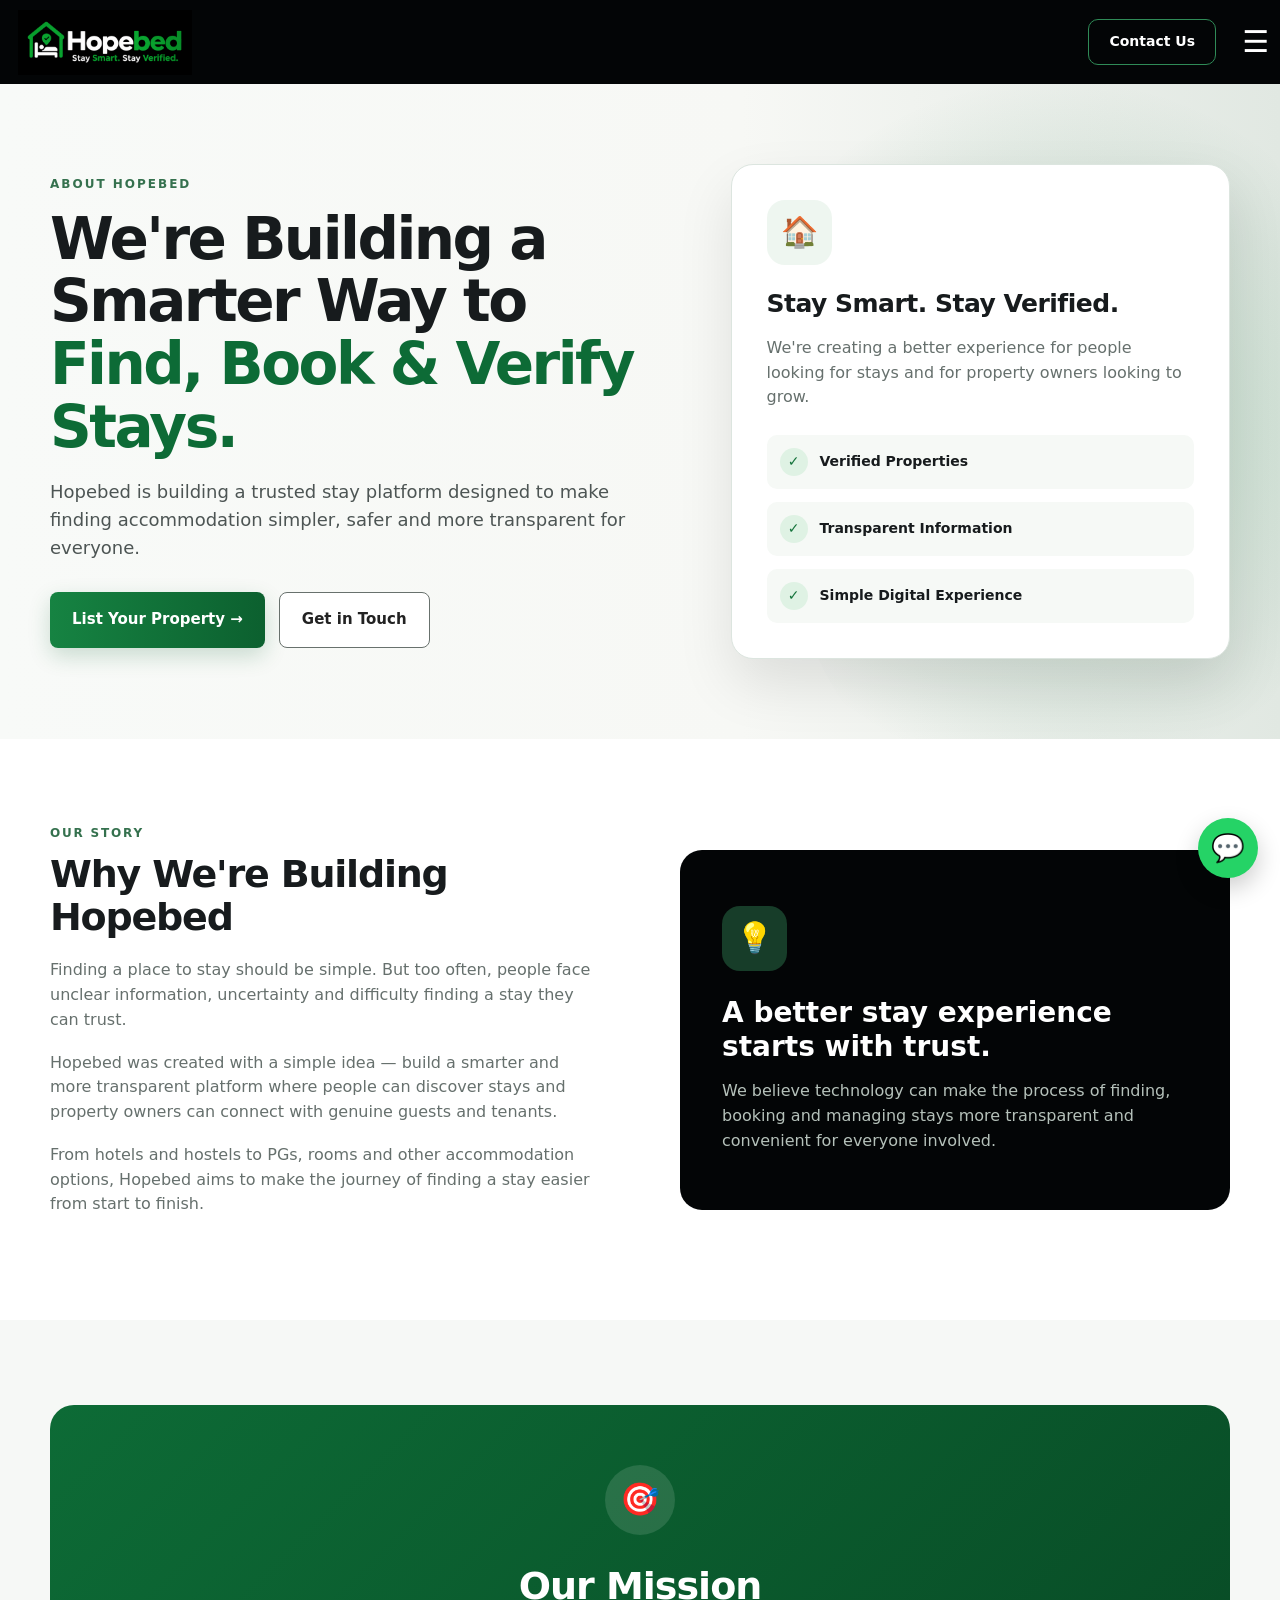
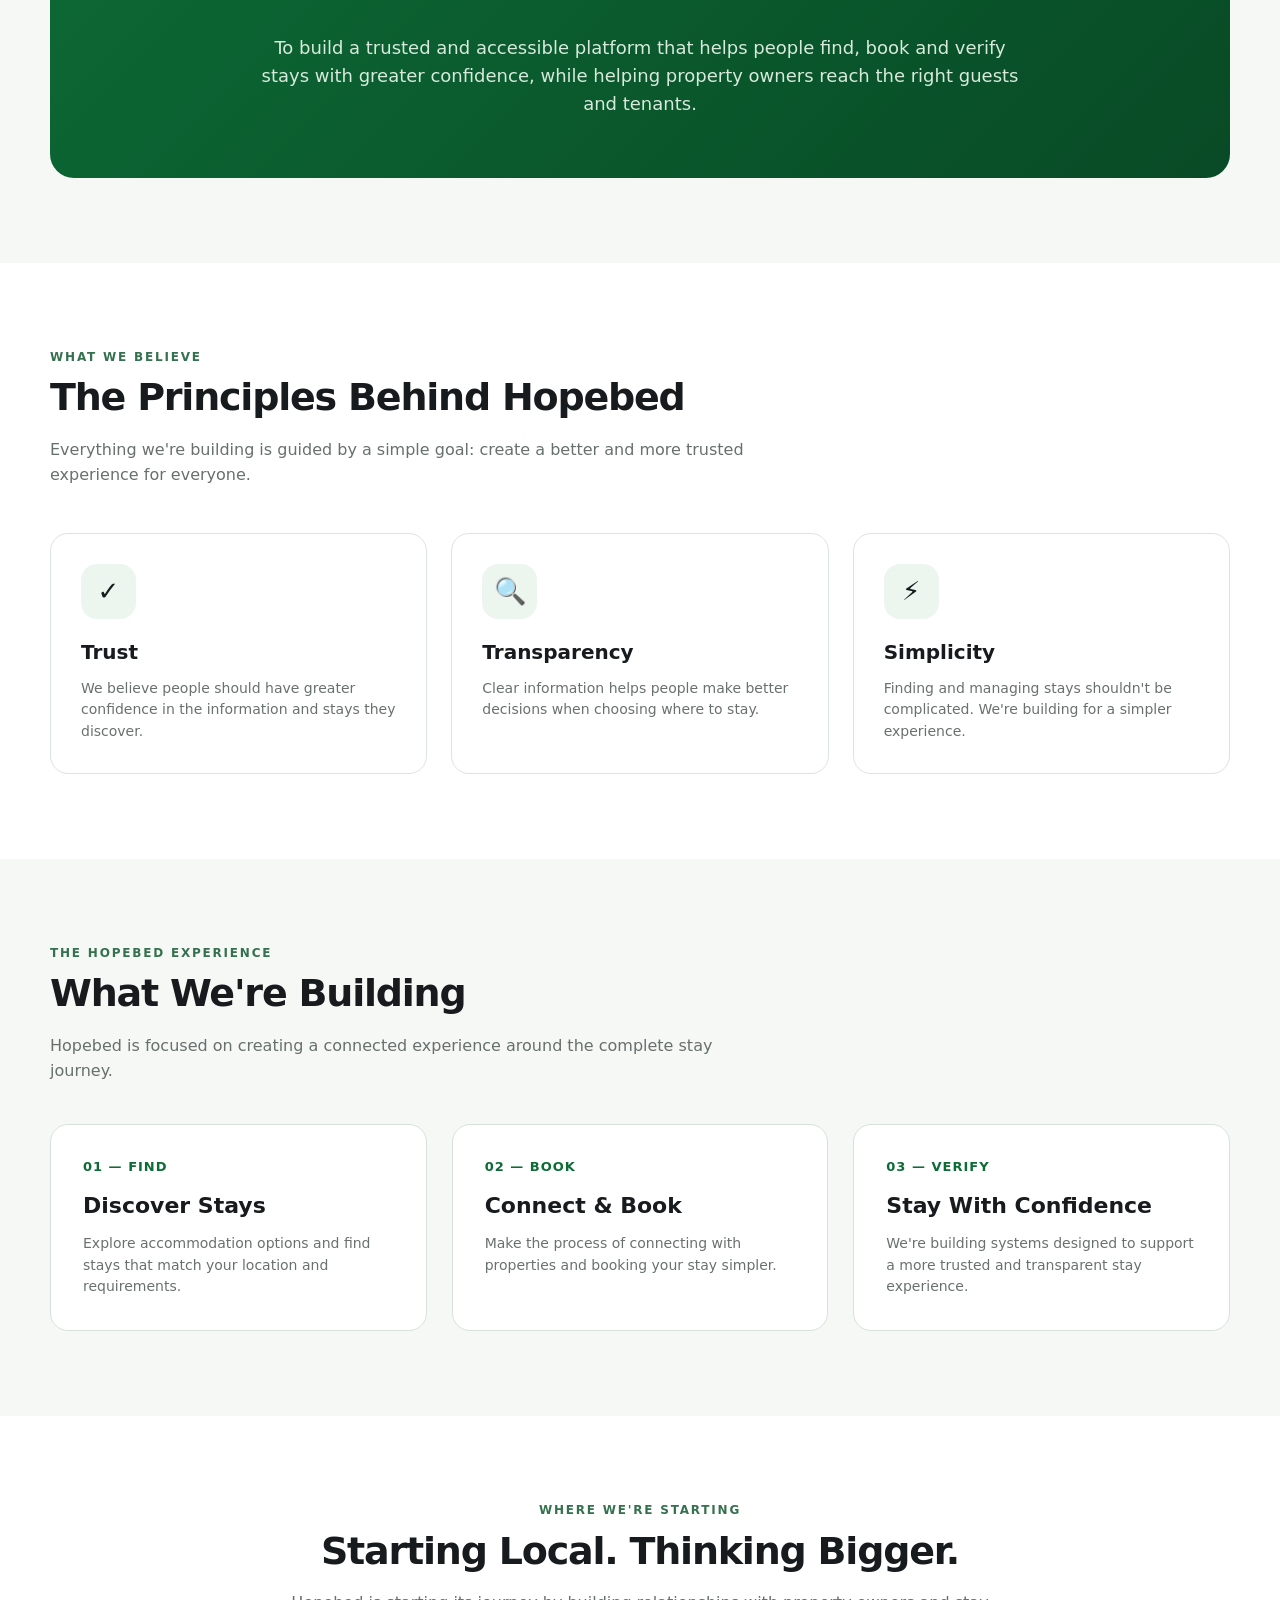
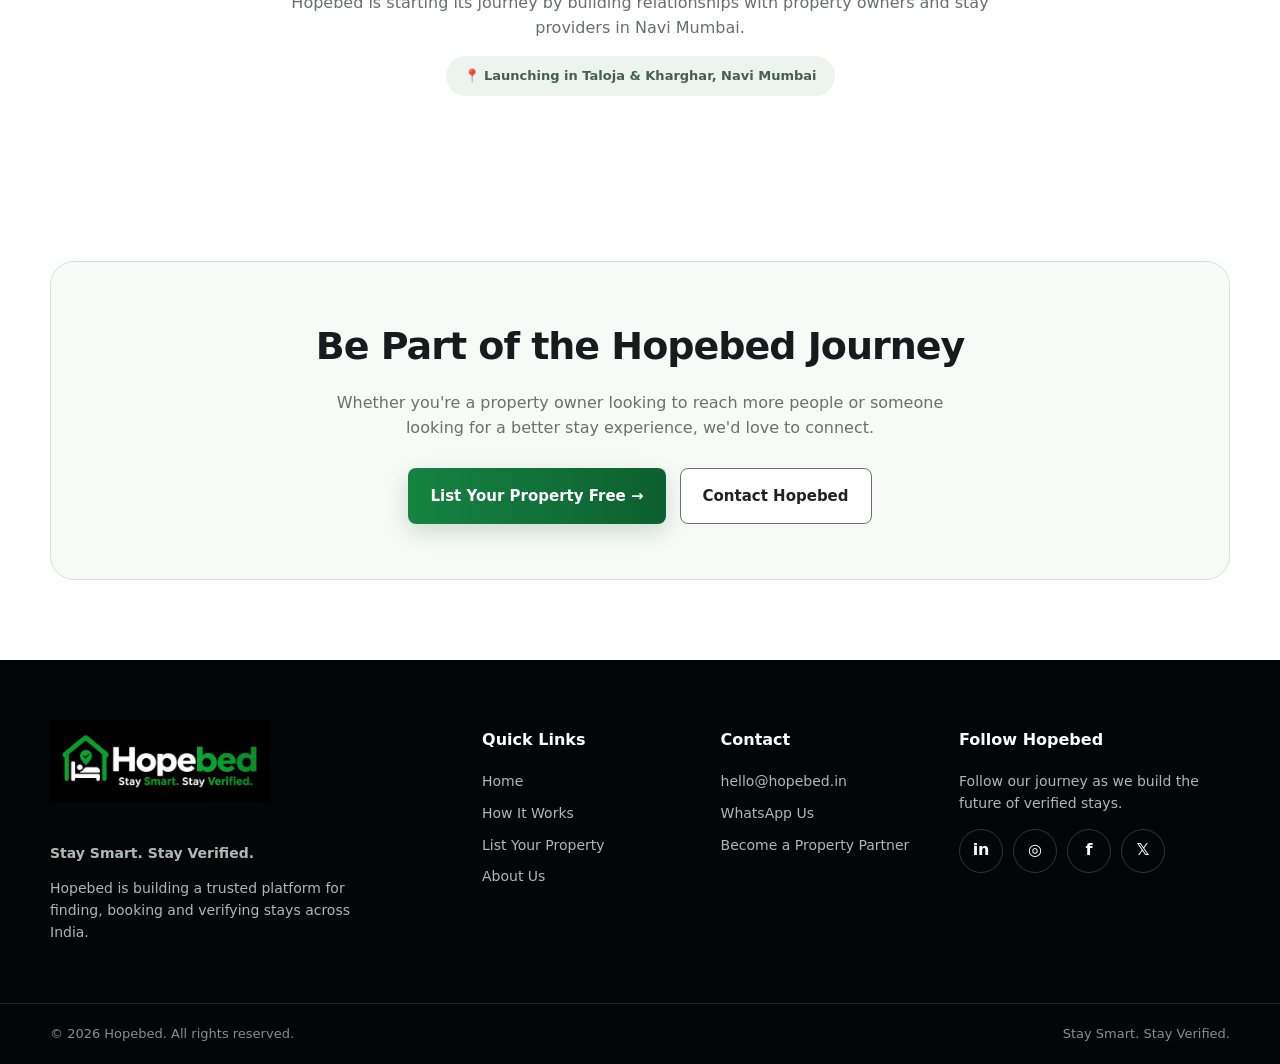
==== commit af259ff9: "Update about.html" ====
--- a/about.html
+++ b/about.html
@@ -1,15 +1,28 @@
 <!DOCTYPE html>
 <html lang="en">
+
 <head>
+
 <meta charset="UTF-8">
 <meta name="viewport" content="width=device-width, initial-scale=1.0">
 
-<title>Hopebed – Find, Book & Verify Verified Stays</title>
+<title>About Hopebed – Stay Smart. Stay Verified.</title>
+
+<meta
+  name="description"
+  content="Learn about Hopebed and our mission to build a smarter, safer and more transparent way to find, book and verify stays in India."
+>
 
 <style>
+
+/* ========================================
+   ROOT & RESET
+======================================== */
+
 :root{
   --green:#0d6b36;
-  --green2:#159447;
+  --green-dark:#084a25;
+  --green-light:#159447;
   --dark:#030506;
   --text:#171b1d;
   --muted:#66706d;
@@ -28,45 +41,62 @@
 
 body{
   margin:0;
-  font-family:Inter,Arial,sans-serif;
+  font-family:Inter,ui-sans-serif,system-ui,-apple-system,
+  BlinkMacSystemFont,"Segoe UI",Arial,sans-serif;
   color:var(--text);
   background:#fff;
   line-height:1.55;
 }
 
+body.menu-open{
+  overflow:hidden;
+}
+
 a{
   text-decoration:none;
   color:inherit;
 }
 
+button{
+  font:inherit;
+}
+
 .container{
   width:min(1180px,calc(100% - 40px));
   margin:auto;
 }
 
-/* ================= NAVBAR ================= */
+
+/* ========================================
+   NAVBAR
+======================================== */
 
 .nav{
   height:84px;
-  background:#030506;
+  background:var(--dark);
   color:#fff;
+
   display:flex;
   align-items:center;
+
   position:sticky;
   top:0;
+
   z-index:1000;
 }
 
 .nav-inner{
+  width:100%;
+
   display:flex;
   align-items:center;
   justify-content:space-between;
-  width:100%;
 }
 
 .brand{
   display:flex;
   align-items:center;
+
   height:70px;
 }
 
@@ -74,6 +104,7 @@
   width:210px;
   max-height:65px;
   height:auto;
+
   object-fit:contain;
   display:block;
 }
@@ -81,689 +112,934 @@
 .nav-actions{
   display:flex;
   align-items:center;
-  gap:18px;
+  gap:16px;
 }
 
 .contact{
+  min-height:46px;
+
+  display:flex;
+  align-items:center;
+
   border:1px solid #2f8b57;
   border-radius:10px;
-  padding:12px 20px;
+
+  padding:0 20px;
+
+  font-size:14px;
   font-weight:700;
-  transition:.2s;
+
+  transition:.2s ease;
 }
 
 .contact:hover{
-  background:#0d6b36;
-}
-
-/* ================= HAMBURGER ================= */
+  background:var(--green);
+}
+
+
+/* ========================================
+   HAMBURGER BUTTON
+======================================== */
 
 .menu-btn{
   width:48px;
   height:48px;
+
   border:0;
   background:transparent;
+
   color:#fff;
-  cursor:pointer;
-  font-size:32px;
+
   display:flex;
   align-items:center;
   justify-content:center;
-}
-
-/* ================= MOBILE MENU ================= */
+
+  cursor:pointer;
+
+  font-size:30px;
+}
+
+
+/* ========================================
+   MOBILE MENU OVERLAY
+======================================== */
+
+.mobile-menu-overlay{
+  position:fixed;
+  inset:0;
+
+  background:rgba(0,0,0,.45);
+
+  opacity:0;
+  visibility:hidden;
+
+  transition:
+    opacity .3s ease,
+    visibility .3s ease;
+
+  z-index:1998;
+}
+
+.mobile-menu-overlay.active{
+  opacity:1;
+  visibility:visible;
+}
+
+
+/* ========================================
+   MOBILE MENU
+======================================== */
 
 .mobile-menu{
   position:fixed;
-  top:84px;
-  left:0;
-  width:100%;
-  background:#030506;
-  color:#fff;
-  z-index:999;
-
-  transform:translateY(-120%);
+
+  top:0;
+  right:0;
+
+  width:min(420px,100%);
+  height:100vh;
+
+  background:#ffffff;
+
+  z-index:2000;
+
+  display:flex;
+  flex-direction:column;
+
+  padding:0 24px 24px;
+
   opacity:0;
   visibility:hidden;
 
-  transition:.3s ease;
+  transform:translateX(45px);
+
+  transition:
+    transform .35s cubic-bezier(.22,.61,.36,1),
+    opacity .25s ease,
+    visibility .35s ease;
+
+  box-shadow:
+    -20px 0 50px rgba(0,0,0,.18);
 }
 
 .mobile-menu.active{
-  transform:translateY(0);
   opacity:1;
   visibility:visible;
-}
-
-.mobile-menu .container{
-  padding:20px 0 25px;
+  transform:translateX(0);
+}
+
+
+/* ========================================
+   MENU HEADER
+======================================== */
+
+.mobile-menu-header{
+  min-height:84px;
+
+  display:flex;
+  align-items:center;
+  justify-content:space-between;
+
+  border-bottom:1px solid #e7ece8;
+
+  flex-shrink:0;
+}
+
+.mobile-menu-brand{
+  display:flex;
+  align-items:center;
+
+  min-height:56px;
+
+  max-width:210px;
+}
+
+.mobile-menu-logo{
+  width:180px;
+  max-height:58px;
+  height:auto;
+
+  object-fit:contain;
+  display:block;
+}
+
+
+/* ========================================
+   CLOSE BUTTON
+======================================== */
+
+.mobile-menu-close{
+  width:48px;
+  height:48px;
+
+  border:none;
+
+  background:#f3f6f4;
+
+  border-radius:50%;
+
+  color:#171b1d;
+
+  font-size:30px;
+  line-height:1;
+
+  cursor:pointer;
+
+  display:flex;
+  align-items:center;
+  justify-content:center;
+
+  transition:.2s ease;
+
+  flex-shrink:0;
+}
+
+.mobile-menu-close:hover{
+  background:#e7eee9;
+  transform:rotate(90deg);
+}
+
+
+/* ========================================
+   MENU NAVIGATION
+======================================== */
+
+.mobile-menu-nav{
   display:flex;
   flex-direction:column;
-  gap:8px;
-}
-
-.mobile-menu a{
+
+  padding:28px 0;
+
+  gap:6px;
+}
+
+.mobile-menu-nav .menu-link{
+  min-height:52px;
+
+  display:flex;
+  align-items:center;
+
   padding:14px 16px;
-  border-bottom:1px solid rgba(255,255,255,.08);
+
+  border-radius:10px;
+
+  color:var(--text);
+
+  font-size:17px;
+  font-weight:600;
+
+  transition:
+    background .2s ease,
+    color .2s ease,
+    transform .2s ease;
+}
+
+.mobile-menu-nav .menu-link:hover{
+  background:#f3f7f4;
+  color:var(--green);
+  transform:translateX(4px);
+}
+
+.mobile-menu-nav .active-link{
+  background:#edf5ef;
+  color:var(--green);
+}
+
+
+/* ========================================
+   LIST PROPERTY CTA
+======================================== */
+
+.mobile-menu-nav .menu-list-property{
+  min-height:58px;
+
+  margin:12px 0;
+
+  padding:16px 18px;
+
+  background:
+    linear-gradient(
+      90deg,
+      #168342,
+      #0c602f
+    );
+
+  color:#ffffff;
+
+  border-radius:10px;
+
+  font-weight:800;
+
+  display:flex;
+  justify-content:space-between;
+
+  box-shadow:
+    0 10px 24px
+    rgba(13,107,54,.18);
+}
+
+.mobile-menu-nav .menu-list-property:hover{
+  color:#fff;
+  background:var(--green);
+  transform:translateY(-1px);
+}
+
+.menu-arrow{
+  font-size:22px;
+}
+
+
+/* ========================================
+   MENU ACTIONS
+======================================== */
+
+.mobile-menu-actions{
+  margin-top:auto;
+
+  padding-top:20px;
+
+  border-top:1px solid #e7ece8;
+}
+
+.menu-whatsapp{
+  min-height:54px;
+
+  width:100%;
+
+  display:flex;
+  align-items:center;
+  justify-content:center;
+
+  border:1px solid #d9e3dc;
+
+  border-radius:10px;
+
+  padding:14px 18px;
+
+  color:var(--text);
+
+  font-size:16px;
   font-weight:700;
-}
-
-.mobile-menu a:hover{
-  background:#0d6b36;
-}
-
-/* ================= HERO ================= */
-
-.hero{
-  min-height:580px;
+
+  transition:.2s ease;
+}
+
+.menu-whatsapp:hover{
+  background:#f3f7f4;
+  border-color:#b9d2c0;
+}
+
+
+/* ========================================
+   ABOUT HERO
+======================================== */
+
+.about-hero{
+  min-height:500px;
+
   position:relative;
   overflow:hidden;
 
-  background:linear-gradient(
-    90deg,
-    #f8faf8 0%,
-    #f7f8f5 58%,
-    #ddd9cf 100%
-  );
-}
-
-.hero:after{
+  background:
+    linear-gradient(
+      90deg,
+      #f8faf8 0%,
+      #f7f8f5 58%,
+      #e1e8e2 100%
+    );
+
+  display:flex;
+  align-items:center;
+}
+
+.about-hero:after{
   content:"";
+
   position:absolute;
-  right:-4%;
-  top:0;
-  width:44%;
-  height:100%;
-
+
+  right:-5%;
+  top:-10%;
+
+  width:45%;
+  height:125%;
+
+  border-radius:50%;
+
+  background:
+    radial-gradient(
+      circle,
+      rgba(21,148,71,.20),
+      rgba(13,107,54,.05) 55%,
+      transparent 70%
+    );
+}
+
+.about-hero-inner{
+  position:relative;
+  z-index:2;
+
+  display:grid;
+  grid-template-columns:1.1fr .9fr;
+
+  gap:70px;
+
+  align-items:center;
+
+  padding:80px 0;
+}
+
+.eyebrow{
+  font-size:12px;
+  font-weight:800;
+
+  letter-spacing:2px;
+
+  color:#35714e;
+}
+
+h1{
+  font-size:58px;
+
+  line-height:1.08;
+
+  letter-spacing:-2.5px;
+
+  margin:14px 0 20px;
+}
+
+h1 span{
+  color:var(--green);
+}
+
+.about-hero-copy{
+  font-size:18px;
+
+  color:#4d5554;
+
+  max-width:620px;
+}
+
+.hero-buttons{
+  display:flex;
+
+  gap:14px;
+
+  margin-top:30px;
+}
+
+
+/* ========================================
+   BUTTONS
+======================================== */
+
+.btn{
+  min-height:56px;
+
+  border-radius:8px;
+
+  padding:0 22px;
+
+  display:inline-flex;
+  align-items:center;
+  justify-content:center;
+
+  font-weight:800;
+
+  border:0;
+
+  cursor:pointer;
+
+  font-size:15px;
+
+  transition:.2s ease;
+}
+
+.btn-primary{
+  background:
+    linear-gradient(
+      90deg,
+      #168342,
+      #0c602f
+    );
+
+  color:#fff;
+
+  box-shadow:
+    0 8px 22px
+    rgba(17,102,50,.2);
+}
+
+.btn-outline{
+  background:#fff;
+
+  border:1px solid #68716d;
+
+  color:#222;
+}
+
+.btn:hover{
+  transform:translateY(-2px);
+}
+
+
+/* ========================================
+   HERO CARD
+======================================== */
+
+.about-visual{
+  position:relative;
+  z-index:2;
+
+  background:#ffffff;
+
+  border:1px solid #dce5df;
+
+  border-radius:22px;
+
+  padding:35px;
+
+  box-shadow:
+    0 25px 55px
+    rgba(0,0,0,.10);
+}
+
+.visual-top{
+  width:65px;
+  height:65px;
+
+  border-radius:18px;
+
+  background:#eef6f0;
+
+  display:grid;
+  place-items:center;
+
+  font-size:30px;
+
+  margin-bottom:20px;
+}
+
+.about-visual h3{
+  margin:0 0 12px;
+
+  font-size:25px;
+
+  letter-spacing:-.5px;
+}
+
+.about-visual p{
+  margin:0;
+
+  color:#66706d;
+}
+
+.visual-points{
+  display:flex;
+  flex-direction:column;
+
+  gap:13px;
+
+  margin-top:25px;
+}
+
+.visual-point{
+  display:flex;
+  align-items:center;
+
+  gap:12px;
+
+  padding:13px;
+
+  background:#f6f9f6;
+
+  border-radius:10px;
+
+  font-size:14px;
+  font-weight:700;
+}
+
+.visual-check{
+  width:28px;
+  height:28px;
+
+  border-radius:50%;
+
+  background:#dff2e4;
+
+  color:#14733b;
+
+  display:grid;
+  place-items:center;
+}
+
+
+/* ========================================
+   SECTION
+======================================== */
+
+.section{
+  padding:85px 0;
+}
+
+.section-soft{
+  background:#f6f8f6;
+}
+
+.section-label{
+  color:#35714e;
+
+  font-size:12px;
+  font-weight:800;
+
+  letter-spacing:1.8px;
+
+  text-transform:uppercase;
+
+  margin-bottom:10px;
+}
+
+.section-title{
+  font-size:38px;
+
+  line-height:1.15;
+
+  letter-spacing:-1.2px;
+
+  margin:0 0 18px;
+}
+
+.section-text{
+  color:#66706d;
+
+  font-size:16px;
+
+  max-width:720px;
+}
+
+
+/* ========================================
+   OUR STORY
+======================================== */
+
+.story-grid{
+  display:grid;
+
+  grid-template-columns:1fr 1fr;
+
+  gap:80px;
+
+  align-items:center;
+}
+
+.story-content p{
+  color:#66706d;
+
+  font-size:16px;
+
+  margin:0 0 18px;
+}
+
+.story-card{
+  background:var(--dark);
+
+  color:#fff;
+
+  border-radius:22px;
+
+  padding:42px;
+
+  min-height:360px;
+
+  display:flex;
+  flex-direction:column;
+  justify-content:center;
+}
+
+.story-card-icon{
+  width:65px;
+  height:65px;
+
+  background:#173d29;
+
+  border-radius:18px;
+
+  display:grid;
+  place-items:center;
+
+  font-size:30px;
+
+  margin-bottom:25px;
+}
+
+.story-card h3{
+  font-size:28px;
+
+  line-height:1.2;
+
+  margin:0 0 16px;
+}
+
+.story-card p{
+  color:#b5c1ba;
+
+  margin:0;
+}
+
+
+/* ========================================
+   MISSION
+======================================== */
+
+.mission-box{
   background:
     linear-gradient(
       135deg,
-      rgba(255,255,255,.2),
-      rgba(20,55,32,.1)
-    ),
-    linear-gradient(
-      90deg,
-      #b8aa98,
-      #e8e0d4 35%,
-      #8c7764
+      #0d6b36,
+      #084a25
     );
 
-  opacity:.55;
-}
-
-.hero-inner{
-  position:relative;
-  z-index:2;
+  color:#fff;
+
+  border-radius:24px;
+
+  padding:60px;
+
+  text-align:center;
+}
+
+.mission-icon{
+  width:70px;
+  height:70px;
+
+  margin:0 auto 22px;
+
+  border-radius:50%;
+
+  background:rgba(255,255,255,.12);
 
   display:grid;
-  grid-template-columns:1.05fr .95fr;
-
-  gap:48px;
-  padding:72px 0;
-}
-
-.eyebrow{
-  font-size:12px;
+  place-items:center;
+
+  font-size:32px;
+}
+
+.mission-box h2{
+  font-size:38px;
+
+  margin:0 0 18px;
+
+  letter-spacing:-1px;
+}
+
+.mission-box p{
+  max-width:760px;
+
+  margin:auto;
+
+  color:#d7eadc;
+
+  font-size:18px;
+}
+
+
+/* ========================================
+   VALUES
+======================================== */
+
+.values-grid{
+  display:grid;
+
+  grid-template-columns:repeat(3,1fr);
+
+  gap:24px;
+
+  margin-top:45px;
+}
+
+.value-card{
+  background:#fff;
+
+  border:1px solid #dce4df;
+
+  border-radius:18px;
+
+  padding:30px;
+
+  transition:.2s ease;
+}
+
+.value-card:hover{
+  transform:translateY(-5px);
+
+  box-shadow:
+    0 18px 35px
+    rgba(0,0,0,.08);
+}
+
+.value-icon{
+  width:55px;
+  height:55px;
+
+  border-radius:16px;
+
+  background:#edf5ef;
+
+  display:grid;
+  place-items:center;
+
+  font-size:26px;
+
+  margin-bottom:18px;
+}
+
+.value-card h3{
+  margin:0 0 10px;
+
+  font-size:20px;
+}
+
+.value-card p{
+  margin:0;
+
+  color:#69716e;
+
+  font-size:14px;
+}
+
+
+/* ========================================
+   WHAT WE'RE BUILDING
+======================================== */
+
+.build-grid{
+  display:grid;
+
+  grid-template-columns:repeat(3,1fr);
+
+  gap:25px;
+
+  margin-top:40px;
+}
+
+.build-card{
+  border:1px solid #d8e1dc;
+
+  border-radius:18px;
+
+  padding:32px;
+
+  background:#fff;
+}
+
+.build-number{
+  color:var(--green);
+
+  font-size:13px;
+
   font-weight:800;
-  letter-spacing:2px;
-  color:#35714e;
-}
-
-h1{
-  font-size:56px;
-  line-height:1.08;
-  letter-spacing:-2.5px;
-  margin:14px 0 20px;
-}
-
-h1 span{
-  color:var(--green);
-}
-
-.hero-copy{
-  font-size:17px;
-  color:#4d5554;
-  max-width:610px;
-}
-
-.hero-copy b{
-  color:#326e4a;
-}
-
-.hero-buttons{
-  display:flex;
-  gap:14px;
-  margin:28px 0;
-}
-
-.btn{
-  min-height:56px;
-  border-radius:8px;
-  padding:0 22px;
-
-  display:inline-flex;
-  align-items:center;
-  justify-content:center;
-
-  gap:10px;
-  font-weight:800;
-
-  border:0;
-  cursor:pointer;
-
-  font-size:15px;
-  transition:.2s;
-}
-
-.btn-primary{
-  background:linear-gradient(
-    90deg,
-    #168342,
-    #0c602f
-  );
-
-  color:#fff;
-
-  box-shadow:
-    0 8px 22px
-    rgba(17,102,50,.2);
-}
-
-.btn-outline{
-  border:1px solid #68716d;
-  background:#fff;
-  color:#222;
-}
-
-.btn:hover{
-  transform:translateY(-2px);
-}
-
-.hero-notes{
-  display:flex;
-  gap:18px;
-  flex-wrap:wrap;
-
-  font-size:12px;
-  color:#59615e;
-}
-
-.hero-notes span:before{
-  content:"✓";
-  color:#269657;
-  font-weight:bold;
-  margin-right:6px;
+
+  letter-spacing:1px;
+}
+
+.build-card h3{
+  margin:12px 0 10px;
+
+  font-size:22px;
+}
+
+.build-card p{
+  margin:0;
+
+  color:#69716e;
+
+  font-size:14px;
+}
+
+
+/* ========================================
+   LOCATION
+======================================== */
+
+.location-section{
+  text-align:center;
 }
 
 .location-pill{
   display:inline-flex;
   align-items:center;
 
-  margin-top:27px;
+  margin-top:15px;
 
   background:#edf3ee;
+
   border-radius:24px;
 
-  padding:9px 15px;
-
-  font-size:12px;
-  font-weight:700;
-  color:#45604f;
-}
-
-/* ================= FORM ================= */
-
-.lead-card{
-  align-self:center;
-
-  background:rgba(255,255,255,.97);
-
-  border-radius:17px;
-  overflow:hidden;
-
-  box-shadow:
-    0 25px 55px
-    rgba(0,0,0,.22);
-
-  max-width:440px;
-  justify-self:end;
-}
-
-.lead-head{
-  padding:23px 25px 18px;
-
-  background:
-    linear-gradient(
-      135deg,
-      #0d3c25,
-      #123e29
-    );
-
-  color:#fff;
-}
-
-.lead-head h2{
-  font-size:21px;
-  margin:0 0 3px;
-}
-
-.lead-head p{
-  margin:0;
-  color:#e8d16e;
+  padding:10px 18px;
+
   font-size:13px;
   font-weight:700;
-}
-
-.form{
-  padding:15px 16px 18px;
-}
-
-.field{
-  width:100%;
-  height:55px;
-
-  border:1px solid #d9dfdc;
-  border-radius:8px;
-
-  margin-bottom:11px;
-
-  display:flex;
-  align-items:center;
-
-  padding:0 15px;
-  gap:12px;
-}
-
-.field input,
-.field select{
-  width:100%;
-  height:100%;
-
-  border:0;
-  outline:0;
-
-  background:transparent;
-
-  font:inherit;
-}
-
-.field.select{
-  justify-content:space-between;
-}
-
-.error-msg{
-  display:none;
-
-  color:#d64545;
-
-  font-size:11px;
-  margin:-6px 0 10px;
-}
-
-.error-msg.show{
-  display:block;
-}
-
-.field.error{
-  border-color:#d64545;
-}
-
-.form .submit{
-  width:100%;
-}
-
-.toast{
-  display:none;
-
-  margin-top:12px;
-
-  background:#eaf6ee;
-
-  border:1px solid #b7ddc3;
-
-  color:#1b6b3a;
-
-  border-radius:8px;
-
-  padding:10px;
+
+  color:#45604f;
+}
+
+
+/* ========================================
+   CTA
+======================================== */
+
+.cta-section{
+  padding:80px 0;
+}
+
+.cta-box{
+  border:1px solid #d8e2dc;
+
+  border-radius:24px;
+
+  padding:55px;
 
   text-align:center;
 
-  font-size:12px;
-}
-
-.toast.show{
-  display:block;
-}
-
-.secure{
-  text-align:center;
-
-  font-size:11px;
-
+  background:#f8faf8;
+}
+
+.cta-box h2{
+  font-size:38px;
+
+  letter-spacing:-1px;
+
+  margin:0 0 15px;
+}
+
+.cta-box p{
   color:#69716e;
 
-  margin-top:12px;
-}
-
-/* ================= BENEFITS ================= */
-
-.section{
-  padding:40px 0;
-}
-
-.benefit-bar{
-  display:grid;
-
-  grid-template-columns:repeat(4,1fr);
-
-  gap:15px;
-
-  border:1px solid #e1e7e3;
-
-  border-radius:20px;
-
-  padding:25px;
-}
-
-.benefit{
-  display:grid;
-
-  grid-template-columns:45px 1fr;
-
-  gap:10px;
-}
-
-.benefit-icon{
-  width:42px;
-  height:42px;
-
-  border-radius:50%;
-
-  background:#f0f6f1;
-
-  display:grid;
-  place-items:center;
-
-  color:#14733b;
-
-  font-size:22px;
-}
-
-.benefit h3{
-  margin:0;
-  font-size:15px;
-}
-
-.benefit p{
-  margin:5px 0;
-
-  font-size:12px;
-
-  color:#66706c;
-}
-
-/* ================= HOW IT WORKS ================= */
-
-.how{
-  padding:30px 0 60px;
-  text-align:center;
-}
-
-.section-title{
-  font-size:30px;
-  margin-bottom:30px;
-}
-
-.steps{
-  display:grid;
-
-  grid-template-columns:
-    1fr auto
-    1fr auto
-    1fr;
-
-  align-items:center;
-
-  gap:20px;
-}
-
-.step{
-  border:1px solid #d8e0dc;
-
-  border-radius:18px;
-
-  padding:30px 20px;
-
-  background:#fff;
-}
-
-.step-icon{
-  width:64px;
-  height:64px;
-
-  border-radius:50%;
-
-  margin:auto;
-  margin-bottom:15px;
-
-  background:#eef5ef;
-
-  display:grid;
-  place-items:center;
-
-  font-size:30px;
-}
-
-.arrow{
-  font-size:30px;
-  color:#78a085;
-}
-
-.property-cta{
-  display:grid;
-
-  grid-template-columns:
-    145px
-    1fr
-    auto;
-
-  align-items:center;
-
-  gap:22px;
-
-  margin:35px 0;
-
-  border:1px solid #d9e3dc;
-
-  border-radius:18px;
-
-  overflow:hidden;
-
-  background:#f8faf7;
-}
-
-.building{
-  height:116px;
-
-  display:grid;
-  place-items:center;
-
-  font-size:65px;
-
-  background:#eff6ef;
-}
-
-.property-copy h3{
-  margin:0;
-}
-
-.property-copy p{
-  color:#68716e;
-}
-
-.owner-grid{
-  display:grid;
-
-  grid-template-columns:
-    repeat(4,1fr);
-
-  gap:25px;
-}
-
-.owner-icon{
-  font-size:30px;
-  color:#176f3b;
-}
-
-.owner-grid h4{
-  margin:8px 0 5px;
-}
-
-.owner-grid p{
-  margin:0;
-  color:#69716e;
-  font-size:13px;
-}
-
-/* ================= FOOTER ================= */
-
-.footer{
-  background:#030506;
-  color:#fff;
-
-  padding:60px 0 0;
-}
-
-.footer-grid{
-  display:grid;
-
-  grid-template-columns:
-    2fr
-    1fr
-    1fr
-    1.4fr;
-
-  gap:45px;
-
-  padding-bottom:45px;
-}
-
-/* FOOTER LOGO */
-
-.footer-logo{
-  width:220px;
-
-  max-width:100%;
-
-  height:auto;
-
-  object-fit:contain;
-
-  margin-bottom:18px;
-}
-
-.footer-brand p{
-  color:#aeb9b3;
-
-  max-width:330px;
-
-  font-size:14px;
-}
-
-.footer h3{
-  font-size:16px;
-
-  margin:8px 0 18px;
-}
-
-.footer-links{
-  display:flex;
-
-  flex-direction:column;
-
-  gap:10px;
-}
-
-.footer-links a{
-  color:#aeb9b3;
-
-  font-size:14px;
-
-  transition:.2s;
-}
-
-.footer-links a:hover{
-  color:#fff;
-}
-
-/* ================= SOCIAL MEDIA ================= */
-
-.social-links{
-  display:flex;
-
-  gap:10px;
-
-  flex-wrap:wrap;
-}
-
-.social-links a{
-  width:42px;
-  height:42px;
-
-  border:1px solid #2b3831;
-
-  border-radius:50%;
-
-  display:flex;
-
-  align-items:center;
+  max-width:650px;
+
+  margin:0 auto 28px;
+}
+
+.cta-buttons{
+  display:flex;
 
   justify-content:center;
 
-  color:#fff;
-
-  font-weight:bold;
-
-  transition:.2s;
-}
-
-.social-links a:hover{
-  background:#0d6b36;
-
-  border-color:#0d6b36;
-}
-
-/* ================= FOOTER BOTTOM ================= */
-
-.footer-bottom{
-  border-top:1px solid #1d2923;
-
-  padding:20px 0;
-
-  color:#849088;
-
-  font-size:13px;
-}
-
-.footer-bottom-inner{
-  display:flex;
-
-  justify-content:space-between;
-
-  gap:20px;
-}
-
-/* ================= WHATSAPP BUTTON ================= */
+  gap:14px;
+}
+
+
+/* ========================================
+   WHATSAPP FLOATING BUTTON
+======================================== */
 
 .whatsapp{
   position:fixed;
 
-  right:25px;
-  bottom:25px;
-
-  width:58px;
-  height:58px;
+  right:22px;
+  bottom:22px;
+
+  width:60px;
+  height:60px;
 
   border-radius:50%;
 
@@ -771,10 +1047,11 @@
 
   color:#fff;
 
-  display:grid;
-  place-items:center;
-
-  font-size:28px;
+  display:flex;
+  align-items:center;
+  justify-content:center;
+
+  font-size:27px;
 
   z-index:900;
 
@@ -783,7 +1060,129 @@
     rgba(0,0,0,.2);
 }
 
-/* ================= RESPONSIVE ================= */
+
+/* ========================================
+   FOOTER
+======================================== */
+
+.footer{
+  background:#030506;
+
+  color:#fff;
+
+  padding:60px 0 0;
+}
+
+.footer-grid{
+  display:grid;
+
+  grid-template-columns:
+    2fr 1fr 1fr 1.4fr;
+
+  gap:45px;
+
+  padding-bottom:45px;
+}
+
+.footer-logo{
+  width:220px;
+
+  max-width:100%;
+
+  height:auto;
+
+  object-fit:contain;
+
+  margin-bottom:18px;
+}
+
+.footer-brand p{
+  color:#aeb9b3;
+
+  max-width:330px;
+
+  font-size:14px;
+}
+
+.footer h3{
+  font-size:16px;
+
+  margin:8px 0 18px;
+}
+
+.footer-links{
+  display:flex;
+
+  flex-direction:column;
+
+  gap:10px;
+}
+
+.footer-links a{
+  color:#aeb9b3;
+
+  font-size:14px;
+
+  transition:.2s;
+}
+
+.footer-links a:hover{
+  color:#fff;
+}
+
+.social-links{
+  display:flex;
+
+  gap:10px;
+}
+
+.social-links a{
+  width:44px;
+  height:44px;
+
+  border:1px solid #2b3831;
+
+  border-radius:50%;
+
+  display:flex;
+  align-items:center;
+  justify-content:center;
+
+  color:#fff;
+
+  font-weight:700;
+
+  transition:.2s;
+}
+
+.social-links a:hover{
+  background:var(--green);
+
+  border-color:var(--green);
+}
+
+.footer-bottom{
+  border-top:1px solid #1d2923;
+
+  padding:20px 0;
+
+  color:#849088;
+
+  font-size:13px;
+}
+
+.footer-bottom-inner{
+  display:flex;
+
+  justify-content:space-between;
+
+  gap:20px;
+}
+
+
+/* ========================================
+   TABLET
+======================================== */
 
 @media(max-width:800px){
 
@@ -792,11 +1191,7 @@
   }
 
   .nav{
-    height:82px;
-  }
-
-  .mobile-menu{
-    top:82px;
+    height:78px;
   }
 
   .brand-logo{
@@ -804,95 +1199,147 @@
     max-height:58px;
   }
 
-  .hero-inner{
+  .about-hero-inner{
     grid-template-columns:1fr;
 
-    padding:48px 0;
+    gap:45px;
+
+    padding:60px 0;
   }
 
   h1{
-    font-size:43px;
-  }
-
-  .lead-card{
-    justify-self:center;
-
-    width:100%;
-  }
-
-  .benefit-bar{
-    grid-template-columns:
-      repeat(2,1fr);
-  }
-
-  .steps{
+    font-size:46px;
+  }
+
+  .about-visual{
+    max-width:550px;
+  }
+
+  .story-grid{
     grid-template-columns:1fr;
-  }
-
-  .arrow{
-    transform:rotate(90deg);
-  }
-
-  .property-cta{
+
+    gap:40px;
+  }
+
+  .values-grid{
+    grid-template-columns:repeat(2,1fr);
+  }
+
+  .build-grid{
     grid-template-columns:1fr;
-
-    text-align:center;
-
-    padding-bottom:20px;
-  }
-
-  .building{
-    height:100px;
-  }
-
-  .owner-grid{
-    grid-template-columns:
-      repeat(2,1fr);
   }
 
   .footer-grid{
-    grid-template-columns:
-      repeat(2,1fr);
+    grid-template-columns:repeat(2,1fr);
 
     gap:35px;
   }
 
 }
 
+
+/* ========================================
+   MOBILE
+======================================== */
+
 @media(max-width:500px){
+
+  .container{
+    width:calc(100% - 28px);
+  }
+
+  .nav{
+    height:74px;
+  }
 
   .contact{
     display:none;
   }
 
   .brand-logo{
-    width:175px;
-
-    max-height:55px;
-  }
-
-  .menu-btn{
-    font-size:30px;
+    width:170px;
+
+    max-height:52px;
+  }
+
+  .mobile-menu{
+    width:100%;
+
+    padding-left:20px;
+    padding-right:20px;
+  }
+
+  .mobile-menu-logo{
+    width:165px;
+  }
+
+  .about-hero{
+    min-height:auto;
   }
 
   h1{
     font-size:38px;
   }
 
+  .about-hero-copy{
+    font-size:16px;
+  }
+
   .hero-buttons{
     flex-direction:column;
   }
 
-  .btn{
+  .hero-buttons .btn{
     width:100%;
   }
 
-  .benefit-bar{
+  .section{
+    padding:65px 0;
+  }
+
+  .section-title{
+    font-size:31px;
+  }
+
+  .about-visual{
+    padding:25px;
+  }
+
+  .story-card{
+    padding:30px;
+    min-height:auto;
+  }
+
+  .mission-box{
+    padding:40px 22px;
+  }
+
+  .mission-box h2{
+    font-size:30px;
+  }
+
+  .mission-box p{
+    font-size:16px;
+  }
+
+  .values-grid{
     grid-template-columns:1fr;
   }
 
-  .owner-grid{
-    grid-template-columns:1fr;
+  .cta-box{
+    padding:38px 22px;
+  }
+
+  .cta-box h2{
+    font-size:30px;
+  }
+
+  .cta-buttons{
+    flex-direction:column;
+  }
+
+  .cta-buttons .btn{
+    width:100%;
   }
 
   .footer-grid{
@@ -906,18 +1353,24 @@
   }
 
 }
+
 </style>
+
 </head>
 
+
 <body>
 
-<!-- ================= NAVBAR ================= -->
+
+<!-- ========================================
+     NAVBAR
+======================================== -->
 
 <nav class="nav">
 
   <div class="container nav-inner">
 
-    <a href="#home" class="brand">
+    <a href="index.html" class="brand">
 
       <img
         src="./assets/Hopebed_logo.PNG"
@@ -927,15 +1380,18 @@
 
     </a>
 
+
     <div class="nav-actions">
 
-      <a href="#contact" class="contact">
+      <a href="contact.html" class="contact">
         Contact Us
       </a>
+
 
       <button
         class="menu-btn"
         id="menuBtn"
+        type="button"
         aria-label="Open menu"
         aria-expanded="false"
       >
@@ -948,976 +1404,981 @@
 
 </nav>
 
-<!-- ================= MOBILE MENU ================= -->
-
-<div class="mobile-menu" id="mobileMenu">
+
+<!-- ========================================
+     MOBILE MENU OVERLAY
+======================================== -->
+
+<div
+  class="mobile-menu-overlay"
+  id="menuOverlay"
+></div>
+
+
+<!-- ========================================
+     MOBILE MENU
+======================================== -->
+
+<div
+  class="mobile-menu"
+  id="mobileMenu"
+>
+
+
+  <div class="mobile-menu-header">
+
+    <a
+      href="index.html"
+      class="mobile-menu-brand"
+    >
+
+      <img
+        src="./assets/Hopebed_logo.PNG"
+        alt="Hopebed"
+        class="mobile-menu-logo"
+      >
+
+    </a>
+
+
+    <button
+      type="button"
+      class="mobile-menu-close"
+      id="menuClose"
+      aria-label="Close menu"
+    >
+      ×
+    </button>
+
+  </div>
+
+
+
+  <nav
+    class="mobile-menu-nav"
+    aria-label="Mobile navigation"
+  >
+
+    <a href="index.html" class="menu-link">
+      Home
+    </a>
+
+
+    <a href="index.html#how" class="menu-link">
+      Find a Stay
+    </a>
+
+
+    <a
+      href="index.html#list"
+      class="menu-link menu-list-property"
+    >
+
+      <span>
+        List Your Property
+      </span>
+
+      <span class="menu-arrow">
+        →
+      </span>
+
+    </a>
+
+
+    <a href="index.html#how" class="menu-link">
+      How It Works
+    </a>
+
+
+    <a
+      href="about.html"
+      class="menu-link active-link"
+    >
+      About Hopebed
+    </a>
+
+
+    <a href="contact.html" class="menu-link">
+      Contact
+    </a>
+
+  </nav>
+
+
+
+  <div class="mobile-menu-actions">
+
+    <a
+      href="https://wa.me/918291025730?text=Hi%20Hopebed%2C%20I%27d%20like%20to%20know%20more."
+      target="_blank"
+      rel="noopener"
+      class="menu-whatsapp"
+    >
+
+      Chat on WhatsApp
+
+    </a>
+
+  </div>
+
+</div>
+
+
+<!-- ========================================
+     MAIN
+======================================== -->
+
+<main>
+
+
+<!-- ========================================
+     ABOUT HERO
+======================================== -->
+
+<section class="about-hero">
+
+  <div class="container about-hero-inner">
+
+
+    <div>
+
+      <div class="eyebrow">
+        ABOUT HOPEBED
+      </div>
+
+
+      <h1>
+
+        We're Building a Smarter Way to
+
+        <span>
+          Find, Book & Verify Stays.
+        </span>
+
+      </h1>
+
+
+      <p class="about-hero-copy">
+
+        Hopebed is building a trusted stay platform designed to
+        make finding accommodation simpler, safer and more
+        transparent for everyone.
+
+      </p>
+
+
+      <div class="hero-buttons">
+
+        <a
+          href="index.html#list"
+          class="btn btn-primary"
+        >
+          List Your Property →
+        </a>
+
+
+        <a
+          href="contact.html"
+          class="btn btn-outline"
+        >
+          Get in Touch
+        </a>
+
+      </div>
+
+    </div>
+
+
+
+    <div class="about-visual">
+
+      <div class="visual-top">
+        🏠
+      </div>
+
+
+      <h3>
+        Stay Smart. Stay Verified.
+      </h3>
+
+
+      <p>
+
+        We're creating a better experience for people looking
+        for stays and for property owners looking to grow.
+
+      </p>
+
+
+      <div class="visual-points">
+
+
+        <div class="visual-point">
+
+          <div class="visual-check">
+            ✓
+          </div>
+
+          Verified Properties
+
+        </div>
+
+
+        <div class="visual-point">
+
+          <div class="visual-check">
+            ✓
+          </div>
+
+          Transparent Information
+
+        </div>
+
+
+        <div class="visual-point">
+
+          <div class="visual-check">
+            ✓
+          </div>
+
+          Simple Digital Experience
+
+        </div>
+
+
+      </div>
+
+    </div>
+
+
+  </div>
+
+</section>
+
+
+
+<!-- ========================================
+     OUR STORY
+======================================== -->
+
+<section class="section">
+
+  <div class="container story-grid">
+
+
+    <div class="story-content">
+
+      <div class="section-label">
+        OUR STORY
+      </div>
+
+
+      <h2 class="section-title">
+        Why We're Building Hopebed
+      </h2>
+
+
+      <p>
+
+        Finding a place to stay should be simple. But too often,
+        people face unclear information, uncertainty and difficulty
+        finding a stay they can trust.
+
+      </p>
+
+
+      <p>
+
+        Hopebed was created with a simple idea — build a smarter
+        and more transparent platform where people can discover
+        stays and property owners can connect with genuine guests
+        and tenants.
+
+      </p>
+
+
+      <p>
+
+        From hotels and hostels to PGs, rooms and other
+        accommodation options, Hopebed aims to make the journey
+        of finding a stay easier from start to finish.
+
+      </p>
+
+    </div>
+
+
+
+    <div class="story-card">
+
+      <div class="story-card-icon">
+        💡
+      </div>
+
+
+      <h3>
+        A better stay experience starts with trust.
+      </h3>
+
+
+      <p>
+
+        We believe technology can make the process of finding,
+        booking and managing stays more transparent and convenient
+        for everyone involved.
+
+      </p>
+
+    </div>
+
+
+  </div>
+
+</section>
+
+
+
+<!-- ========================================
+     MISSION
+======================================== -->
+
+<section class="section section-soft">
 
   <div class="container">
 
-    <a href="#home" class="menu-link">Home</a>
-
-    <a href="#how" class="menu-link">How It Works</a>
-
-    <a href="#list" class="menu-link">List Your Property</a>
-
-    <a href="#about" class="menu-link">About Hopebed</a>
-
-    <a href="#contact" class="menu-link">Contact Us</a>
+    <div class="mission-box">
+
+      <div class="mission-icon">
+        🎯
+      </div>
+
+
+      <h2>
+        Our Mission
+      </h2>
+
+
+      <p>
+
+        To build a trusted and accessible platform that helps
+        people find, book and verify stays with greater confidence,
+        while helping property owners reach the right guests and
+        tenants.
+
+      </p>
+
+    </div>
 
   </div>
 
-</div>
-
-<main id="home">
-
-<!-- ================= HERO ================= -->
-
-<section class="hero">
-
-<div class="container hero-inner">
-
-<div>
-
-<div class="eyebrow">
-WE'RE BUILDING HOPEBED
-</div>
-
-<h1>
-Find, Book & Verify<br>
-<span>
-Verified Stays<br>
-in India.
-</span>
-</h1>
-
-<p class="hero-copy">
-
-Hopebed is an upcoming stay platform designed to
-<b>Find, Book & Verify</b>
-stays in India — including hotels, PGs, hostels, rooms & homes.
-
-</p>
-
-<div class="hero-buttons">
-
-<a class="btn btn-primary" href="#list">
-⌂ &nbsp; List Your Property Free &nbsp; →
+</section>
+
+
+
+<!-- ========================================
+     VALUES
+======================================== -->
+
+<section class="section">
+
+  <div class="container">
+
+    <div class="section-label">
+      WHAT WE BELIEVE
+    </div>
+
+
+    <h2 class="section-title">
+      The Principles Behind Hopebed
+    </h2>
+
+
+    <p class="section-text">
+
+      Everything we're building is guided by a simple goal:
+      create a better and more trusted experience for everyone.
+
+    </p>
+
+
+    <div class="values-grid">
+
+
+      <article class="value-card">
+
+        <div class="value-icon">
+          ✓
+        </div>
+
+
+        <h3>
+          Trust
+        </h3>
+
+
+        <p>
+
+          We believe people should have greater confidence in
+          the information and stays they discover.
+
+        </p>
+
+      </article>
+
+
+
+      <article class="value-card">
+
+        <div class="value-icon">
+          🔍
+        </div>
+
+
+        <h3>
+          Transparency
+        </h3>
+
+
+        <p>
+
+          Clear information helps people make better decisions
+          when choosing where to stay.
+
+        </p>
+
+      </article>
+
+
+
+      <article class="value-card">
+
+        <div class="value-icon">
+          ⚡
+        </div>
+
+
+        <h3>
+          Simplicity
+        </h3>
+
+
+        <p>
+
+          Finding and managing stays shouldn't be complicated.
+          We're building for a simpler experience.
+
+        </p>
+
+      </article>
+
+
+    </div>
+
+  </div>
+
+</section>
+
+
+
+<!-- ========================================
+     WHAT WE ARE BUILDING
+======================================== -->
+
+<section class="section section-soft">
+
+  <div class="container">
+
+    <div class="section-label">
+      THE HOPEBED EXPERIENCE
+    </div>
+
+
+    <h2 class="section-title">
+      What We're Building
+    </h2>
+
+
+    <p class="section-text">
+
+      Hopebed is focused on creating a connected experience
+      around the complete stay journey.
+
+    </p>
+
+
+    <div class="build-grid">
+
+
+      <article class="build-card">
+
+        <div class="build-number">
+          01 — FIND
+        </div>
+
+
+        <h3>
+          Discover Stays
+        </h3>
+
+
+        <p>
+
+          Explore accommodation options and find stays that
+          match your location and requirements.
+
+        </p>
+
+      </article>
+
+
+
+      <article class="build-card">
+
+        <div class="build-number">
+          02 — BOOK
+        </div>
+
+
+        <h3>
+          Connect & Book
+        </h3>
+
+
+        <p>
+
+          Make the process of connecting with properties and
+          booking your stay simpler.
+
+        </p>
+
+      </article>
+
+
+
+      <article class="build-card">
+
+        <div class="build-number">
+          03 — VERIFY
+        </div>
+
+
+        <h3>
+          Stay With Confidence
+        </h3>
+
+
+        <p>
+
+          We're building systems designed to support a more
+          trusted and transparent stay experience.
+
+        </p>
+
+      </article>
+
+
+    </div>
+
+  </div>
+
+</section>
+
+
+
+<!-- ========================================
+     LAUNCHING
+======================================== -->
+
+<section class="section location-section">
+
+  <div class="container">
+
+    <div class="section-label">
+      WHERE WE'RE STARTING
+    </div>
+
+
+    <h2 class="section-title">
+      Starting Local. Thinking Bigger.
+    </h2>
+
+
+    <p class="section-text" style="margin:auto;">
+
+      Hopebed is starting its journey by building relationships
+      with property owners and stay providers in Navi Mumbai.
+
+    </p>
+
+
+    <div class="location-pill">
+
+      📍 Launching in Taloja & Kharghar, Navi Mumbai
+
+    </div>
+
+  </div>
+
+</section>
+
+
+
+<!-- ========================================
+     CTA
+======================================== -->
+
+<section class="cta-section">
+
+  <div class="container">
+
+    <div class="cta-box">
+
+      <h2>
+        Be Part of the Hopebed Journey
+      </h2>
+
+
+      <p>
+
+        Whether you're a property owner looking to reach more
+        people or someone looking for a better stay experience,
+        we'd love to connect.
+
+      </p>
+
+
+      <div class="cta-buttons">
+
+        <a
+          href="index.html#list"
+          class="btn btn-primary"
+        >
+          List Your Property Free →
+        </a>
+
+
+        <a
+          href="contact.html"
+          class="btn btn-outline"
+        >
+          Contact Hopebed
+        </a>
+
+      </div>
+
+    </div>
+
+  </div>
+
+</section>
+
+
+</main>
+
+
+
+<!-- ========================================
+     FLOATING WHATSAPP
+======================================== -->
+
+<a
+  href="https://wa.me/918291025730?text=Hi%20Hopebed%2C%20I%27d%20like%20to%20know%20more."
+  class="whatsapp"
+  target="_blank"
+  rel="noopener"
+  aria-label="Chat on WhatsApp"
+>
+  💬
 </a>
 
-<a class="btn btn-outline" href="#how">
-⌕ &nbsp; Find a Stay
-</a>
-
-</div>
-
-<div class="hero-notes">
-
-<span>Free to list</span>
-
-<span>No commission until your first booking</span>
-
-<span>Verified tenants</span>
-
-</div>
-
-<div class="location-pill">
-
-📍 &nbsp;
-Launching in Taloja & Kharghar, Navi Mumbai
-
-</div>
-
-</div>
-
-<!-- ================= PROPERTY FORM ================= -->
-
-<div class="lead-card" id="list">
-
-<div class="lead-head">
-
-<h2>
-List Your Property on Hopebed
-</h2>
-
-<p>
-Join our early property partner network.
-</p>
-
-</div>
-
-<form class="form" id="leadForm" novalidate>
-
-<div class="field">
-
-👤
-
-<input
-type="text"
-id="fName"
-placeholder="Your Name"
->
-
-</div>
-
-<div class="error-msg" id="err-fName">
-Please enter your name.
-</div>
-
-<div class="field">
-
-📱
-
-<input
-type="tel"
-id="fPhone"
-placeholder="WhatsApp Number"
-inputmode="numeric"
->
-
-</div>
-
-<div class="error-msg" id="err-fPhone">
-Please enter a valid 10-digit number.
-</div>
-
-<div class="field select">
-
-<select id="fRole">
-
-<option value="">
-I am a...
-</option>
-
-<option value="Property Owner">
-Property Owner
-</option>
-
-<option value="Tenant / Guest">
-Tenant / Guest
-</option>
-
-<option value="Broker / Agent">
-Broker / Agent
-</option>
-
-</select>
-
-</div>
-
-<div class="error-msg" id="err-fRole">
-Please select an option.
-</div>
-
-<div class="field">
-
-📍
-
-<input
-type="text"
-id="fLocation"
-placeholder="Property Location / Area (Optional)"
->
-
-</div>
-
-<button
-type="submit"
-class="btn btn-primary submit"
->
-
-Get Started Free →
-
-</button>
-
-<div
-class="toast"
-id="formToast"
->
-
-Thanks! Opening WhatsApp...
-
-</div>
-
-<div class="secure">
-
-🔒 Your details are safe with us.
-
-</div>
-
-</form>
-
-</div>
-
-</div>
-
-</section>
-
-<!-- ================= BENEFITS ================= -->
-
-<section class="section">
-
-<div class="container">
-
-<div class="benefit-bar">
-
-<div class="benefit">
-
-<div class="benefit-icon">✓</div>
-
-<div>
-
-<h3>
-100% Verified Properties
-</h3>
-
-<p>
-Every property is verified for your safety and peace of mind.
-</p>
-
-</div>
-
-</div>
-
-<div class="benefit">
-
-<div class="benefit-icon">₹</div>
-
-<div>
-
-<h3>
-Transparent Information
-</h3>
-
-<p>
-Clear details and pricing. No hidden surprises.
-</p>
-
-</div>
-
-</div>
-
-<div class="benefit">
-
-<div class="benefit-icon">♡</div>
-
-<div>
-
-<h3>
-Dedicated Support
-</h3>
-
-<p>
-We're here to help you at every step.
-</p>
-
-</div>
-
-</div>
-
-<div class="benefit">
-
-<div class="benefit-icon">★</div>
-
-<div>
-
-<h3>
-Better for Everyone
-</h3>
-
-<p>
-Great experience for owners and tenants alike.
-</p>
-
-</div>
-
-</div>
-
-</div>
-
-</div>
-
-</section>
-
-<!-- ================= HOW IT WORKS ================= -->
-
-<section
-class="how"
-id="how"
->
-
-<div class="container">
-
-<h2 class="section-title">
-How Hopebed Works
-</h2>
-
-<div class="steps">
-
-<article class="step">
-
-<div class="step-icon">
-🔍
-</div>
-
-<h3>
-Find
-</h3>
-
-<p>
-Verified properties that fit your needs.
-</p>
-
-</article>
-
-<div class="arrow">
-→
-</div>
-
-<article class="step">
-
-<div class="step-icon">
-📅
-</div>
-
-<h3>
-Book
-</h3>
-
-<p>
-Hassle-free booking in simple steps.
-</p>
-
-</article>
-
-<div class="arrow">
-→
-</div>
-
-<article class="step">
-
-<div class="step-icon">
-✓
-</div>
-
-<h3>
-Verify
-</h3>
-
-<p>
-Digital verification for your safety.
-</p>
-
-</article>
-
-</div>
-
-<!-- ================= PROPERTY CTA ================= -->
-
-<div class="property-cta">
-
-<div class="building">
-🏢
-</div>
-
-<div class="property-copy">
-
-<h3>
-Have a property to list?
-</h3>
-
-<p>
-Reach students and professionals looking for verified stays.
-</p>
-
-</div>
-
-<a
-class="btn btn-primary"
-href="#list"
->
-
-List Your Property Free →
-
-</a>
-
-</div>
-
-<!-- ================= OWNER BENEFITS ================= -->
-
-<div class="owner-grid">
-
-<div>
-
-<div class="owner-icon">
-📈
-</div>
-
-<h4>
-More Visibility
-</h4>
-
-<p>
-Get your property seen by verified tenants.
-</p>
-
-</div>
-
-<div>
-
-<div class="owner-icon">
-👥
-</div>
-
-<h4>
-Quality Tenants
-</h4>
-
-<p>
-Attract genuine tenants for long-term stays.
-</p>
-
-</div>
-
-<div>
-
-<div class="owner-icon">
-⚙️
-</div>
-
-<h4>
-Simple Management
-</h4>
-
-<p>
-Easy listing and inquiries in one place.
-</p>
-
-</div>
-
-<div>
-
-<div class="owner-icon">
-🚀
-</div>
-
-<h4>
-Grow Your Business
-</h4>
-
-<p>
-Increase occupancy and maximise earnings.
-</p>
-
-</div>
-
-</div>
-
-</div>
-
-</section>
-
-<!-- ================= ABOUT ================= -->
-
-<section
-class="section"
-id="about"
->
-
-<div
-class="container"
-style="text-align:center;max-width:800px;"
->
-
-<h2 class="section-title">
-About Hopebed
-</h2>
-
-<p
-style="
-color:#66706d;
-font-size:16px;
-"
->
-
-Hopebed is building a smarter and more trusted way to find,
-book and verify stays in India. Our mission is to make stays
-safer, simpler and more transparent for everyone.
-
-</p>
-
-</div>
-
-</section>
-
-</main>
-
-<!-- ================= FLOATING WHATSAPP ================= -->
-
-<a
-class="whatsapp"
-href="https://wa.me/918291025730?text=Hi%20Hopebed%2C%20I%27d%20like%20to%20know%20more%20about%20Hopebed."
-target="_blank"
-rel="noopener"
-aria-label="Chat with Hopebed on WhatsApp"
->
-
-💬
-
-</a>
-
-<!-- ================= FOOTER ================= -->
-
-<footer
-class="footer"
-id="contact"
->
-
-<div class="container footer-grid">
-
-<!-- BRAND -->
-
-<div class="footer-brand">
-
-<img
-src="./assets/Hopebed_logo.PNG"
-alt="Hopebed - Stay Smart. Stay Verified."
-class="footer-logo"
->
-
-<p>
-<strong>
-Stay Smart. Stay Verified.
-</strong>
-</p>
-
-<p>
-
-Hopebed is building a trusted platform for finding,
-booking and verifying stays across India.
-
-</p>
-
-</div>
-
-<!-- QUICK LINKS -->
-
-<div>
-
-<h3>
-Quick Links
-</h3>
-
-<div class="footer-links">
-
-<a href="#home">
-Home
-</a>
-
-<a href="#how">
-How It Works
-</a>
-
-<a href="#list">
-List Your Property
-</a>
-
-<a href="#about">
-About Us
-</a>
-
-</div>
-
-</div>
-
-<!-- CONTACT -->
-
-<div>
-
-<h3>
-Contact
-</h3>
-
-<div class="footer-links">
-
-<a href="mailto:hello@hopebed.in">
-hello@hopebed.in
-</a>
-
-<a
-href="https://wa.me/918291025730"
-target="_blank"
-rel="noopener"
->
-
-WhatsApp Us
-
-</a>
-
-<a href="#list">
-Become a Property Partner
-</a>
-
-<a href="#home">
-Navi Mumbai, India
-</a>
-
-</div>
-
-</div>
-
-<!-- SOCIAL MEDIA -->
-
-<div>
-
-<h3>
-Follow Hopebed
-</h3>
-
-<p
-style="
-color:#aeb9b3;
-font-size:14px;
-"
->
-
-Follow our journey as we build the future
-of verified stays.
-
-</p>
-
-<div class="social-links">
-
-<!-- Replace # with your real social media links -->
-
-<a
-href="#"
-target="_blank"
-aria-label="Hopebed LinkedIn"
->
-in
-</a>
-
-<a
-href="#"
-target="_blank"
-aria-label="Hopebed Instagram"
->
-◎
-</a>
-
-<a
-href="#"
-target="_blank"
-aria-label="Hopebed Facebook"
->
-f
-</a>
-
-<a
-href="#"
-target="_blank"
-aria-label="Hopebed X"
->
-𝕏
-</a>
-
-</div>
-
-</div>
-
-</div>
-
-<!-- FOOTER BOTTOM -->
-
-<div class="footer-bottom">
-
-<div class="container footer-bottom-inner">
-
-<div>
-© 2026 Hopebed. All rights reserved.
-</div>
-
-<div>
-Stay Smart. Stay Verified.
-</div>
-
-</div>
-
-</div>
+
+
+<!-- ========================================
+     FOOTER
+======================================== -->
+
+<footer class="footer">
+
+
+  <div class="container footer-grid">
+
+
+    <!-- BRAND -->
+
+    <div class="footer-brand">
+
+      <img
+        src="./assets/Hopebed_logo.PNG"
+        alt="Hopebed"
+        class="footer-logo"
+      >
+
+
+      <p>
+
+        <strong>
+          Stay Smart. Stay Verified.
+        </strong>
+
+      </p>
+
+
+      <p>
+
+        Hopebed is building a trusted platform for finding,
+        booking and verifying stays across India.
+
+      </p>
+
+    </div>
+
+
+
+    <!-- QUICK LINKS -->
+
+    <div>
+
+      <h3>
+        Quick Links
+      </h3>
+
+
+      <div class="footer-links">
+
+        <a href="index.html">
+          Home
+        </a>
+
+
+        <a href="index.html#how">
+          How It Works
+        </a>
+
+
+        <a href="index.html#list">
+          List Your Property
+        </a>
+
+
+        <a href="about.html">
+          About Us
+        </a>
+
+      </div>
+
+    </div>
+
+
+
+    <!-- CONTACT -->
+
+    <div>
+
+      <h3>
+        Contact
+      </h3>
+
+
+      <div class="footer-links">
+
+        <a href="mailto:hello@hopebed.in">
+          hello@hopebed.in
+        </a>
+
+
+        <a
+          href="https://wa.me/918291025730"
+          target="_blank"
+          rel="noopener"
+        >
+          WhatsApp Us
+        </a>
+
+
+        <a href="index.html#list">
+          Become a Property Partner
+        </a>
+
+      </div>
+
+    </div>
+
+
+
+    <!-- SOCIAL -->
+
+    <div>
+
+      <h3>
+        Follow Hopebed
+      </h3>
+
+
+      <p style="color:#aeb9b3;font-size:14px;">
+
+        Follow our journey as we build the future
+        of verified stays.
+
+      </p>
+
+
+      <div class="social-links">
+
+        <a href="#" aria-label="LinkedIn">
+          in
+        </a>
+
+
+        <a href="#" aria-label="Instagram">
+          ◎
+        </a>
+
+
+        <a href="#" aria-label="Facebook">
+          f
+        </a>
+
+
+        <a href="#" aria-label="X">
+          𝕏
+        </a>
+
+      </div>
+
+    </div>
+
+
+  </div>
+
+
+
+  <!-- FOOTER BOTTOM -->
+
+  <div class="footer-bottom">
+
+    <div class="container footer-bottom-inner">
+
+      <div>
+        © 2026 Hopebed. All rights reserved.
+      </div>
+
+
+      <div>
+        Stay Smart. Stay Verified.
+      </div>
+
+    </div>
+
+  </div>
+
 
 </footer>
 
-<!-- ================= JAVASCRIPT ================= -->
+
+
+<!-- ========================================
+     JAVASCRIPT
+======================================== -->
 
 <script>
 
-/* ================= MOBILE MENU ================= */
-
-const menuBtn =
-document.getElementById("menuBtn");
-
-const mobileMenu =
-document.getElementById("mobileMenu");
-
-
-menuBtn.addEventListener(
-"click",
-function(){
-
-  mobileMenu.classList.toggle("active");
-
-  const isOpen =
-  mobileMenu.classList.contains("active");
-
-
-  menuBtn.setAttribute(
-    "aria-expanded",
-    isOpen
-  );
-
-
-  menuBtn.innerHTML =
-  isOpen ? "✕" : "☰";
-
-}
-);
-
-
-/* ================= CLOSE MENU ================= */
-
-document
-.querySelectorAll(".menu-link")
-.forEach(function(link){
-
-  link.addEventListener(
-  "click",
-  function(){
-
-    mobileMenu
-    .classList
-    .remove("active");
-
-
-    menuBtn.innerHTML =
-    "☰";
-
+document.addEventListener("DOMContentLoaded", function(){
+
+  const menuBtn =
+    document.getElementById("menuBtn");
+
+  const mobileMenu =
+    document.getElementById("mobileMenu");
+
+  const menuClose =
+    document.getElementById("menuClose");
+
+  const menuOverlay =
+    document.getElementById("menuOverlay");
+
+  const menuLinks =
+    document.querySelectorAll(
+      ".mobile-menu .menu-link"
+    );
+
+
+  function openMenu(){
+
+    mobileMenu.classList.add("active");
+
+    menuOverlay.classList.add("active");
+
+    document.body.classList.add("menu-open");
+
+    menuBtn.setAttribute(
+      "aria-expanded",
+      "true"
+    );
+
+  }
+
+
+  function closeMenu(){
+
+    mobileMenu.classList.remove("active");
+
+    menuOverlay.classList.remove("active");
+
+    document.body.classList.remove("menu-open");
 
     menuBtn.setAttribute(
       "aria-expanded",
       "false"
     );
 
+  }
+
+
+  menuBtn.addEventListener(
+    "click",
+    openMenu
+  );
+
+
+  menuClose.addEventListener(
+    "click",
+    closeMenu
+  );
+
+
+  menuOverlay.addEventListener(
+    "click",
+    closeMenu
+  );
+
+
+  menuLinks.forEach(function(link){
+
+    link.addEventListener(
+      "click",
+      closeMenu
+    );
+
   });
 
+
+  document.addEventListener(
+    "keydown",
+    function(event){
+
+      if(event.key === "Escape"){
+
+        closeMenu();
+
+      }
+
+    }
+  );
+
 });
 
-
-/* ================= WHATSAPP NUMBER ================= */
-
-/*
-IMPORTANT:
-
-Use country code + phone number
-WITHOUT the + symbol.
-
-Your Hopebed WhatsApp:
-+91 82910 25730
-
-Correct format:
-918291025730
-*/
-
-const WHATSAPP_NUMBER = "918291025730";
-
-
-/* ================= PROPERTY FORM ================= */
-
-const form =
-document.getElementById("leadForm");
-
-
-const toast =
-document.getElementById("formToast");
-
-
-function showError(
-field,
-error,
-show
-){
-
-  field.classList.toggle(
-    "error",
-    show
-  );
-
-  error.classList.toggle(
-    "show",
-    show
-  );
-
-}
-
-
-/* ================= FORM SUBMIT ================= */
-
-form.addEventListener(
-"submit",
-function(e){
-
-  e.preventDefault();
-
-
-  const name =
-  document.getElementById("fName");
-
-
-  const phone =
-  document.getElementById("fPhone");
-
-
-  const role =
-  document.getElementById("fRole");
-
-
-  const location =
-  document.getElementById("fLocation");
-
-
-  const nameOk =
-  name.value.trim().length > 1;
-
-
-  const phoneDigits =
-  phone.value.replace(/\D/g,"");
-
-
-  const phoneOk =
-  phoneDigits.length === 10;
-
-
-  const roleOk =
-  role.value !== "";
-
-
-  showError(
-
-    name.parentElement,
-
-    document.getElementById(
-      "err-fName"
-    ),
-
-    !nameOk
-
-  );
-
-
-  showError(
-
-    phone.parentElement,
-
-    document.getElementById(
-      "err-fPhone"
-    ),
-
-    !phoneOk
-
-  );
-
-
-  showError(
-
-    role.parentElement,
-
-    document.getElementById(
-      "err-fRole"
-    ),
-
-    !roleOk
-
-  );
-
-
-  if(
-    !nameOk ||
-    !phoneOk ||
-    !roleOk
-  ){
-
-    toast.classList.remove("show");
-
-    return;
-
-  }
-
-
-  /* ================= WHATSAPP MESSAGE ================= */
-
-  let message =
-    "Hi Hopebed! 👋\n\n" +
-
-    "I would like to get started with Hopebed.\n\n" +
-
-    "Name: " +
-    name.value.trim() +
-
-    "\n" +
-
-    "WhatsApp: " +
-    phone.value.trim() +
-
-    "\n" +
-
-    "I am a: " +
-    role.value;
-
-
-  if(
-    location.value.trim()
-  ){
-
-    message +=
-      "\nProperty Area: " +
-      location.value.trim();
-
-  }
-
-
-  message +=
-    "\n\nLooking forward to connecting with the Hopebed team!";
-
-
-  toast.classList.add("show");
-
-
-  const whatsappURL =
-
-    "https://wa.me/" +
-
-    WHATSAPP_NUMBER +
-
-    "?text=" +
-
-    encodeURIComponent(message);
-
-
-  /* OPEN WHATSAPP */
-
-  window.open(
-
-    whatsappURL,
-
-    "_blank"
-
-  );
-
-
-}
-
-);
-
 </script>
+
 
 </body>
 </html>
